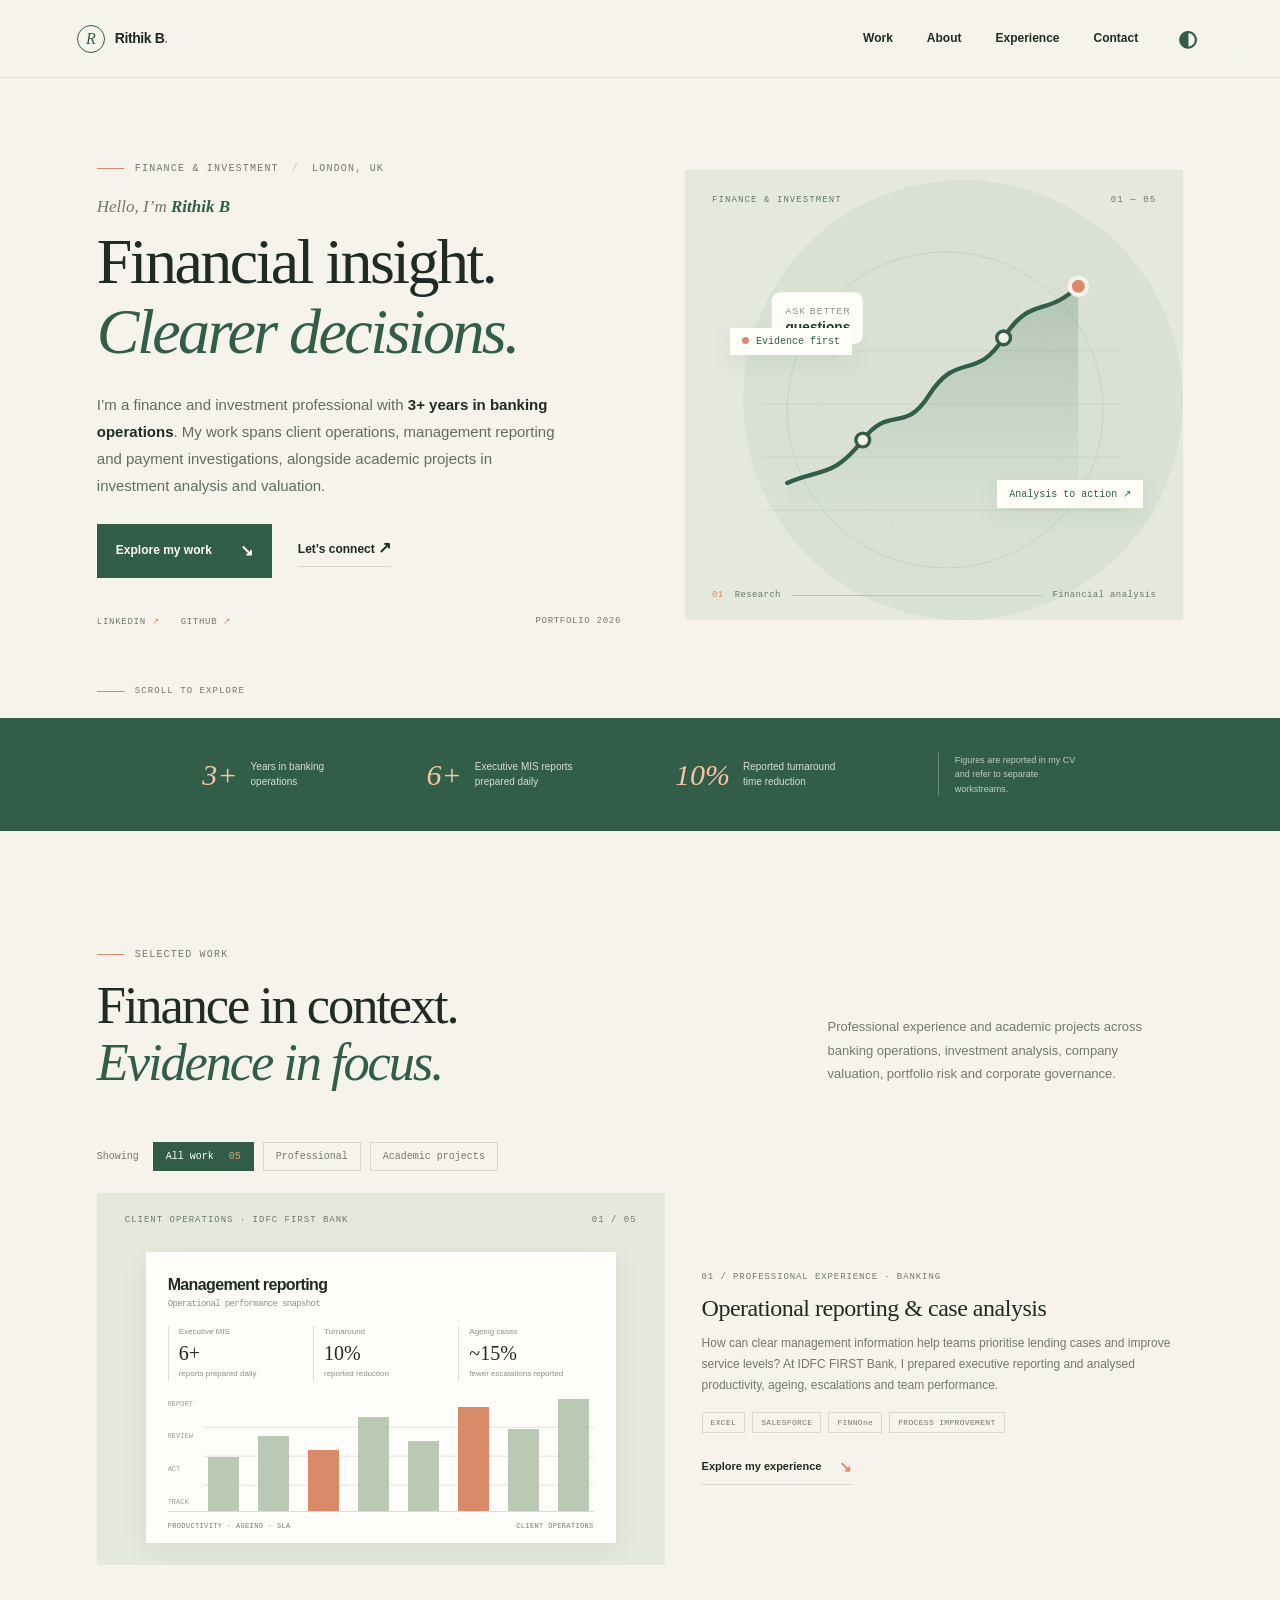
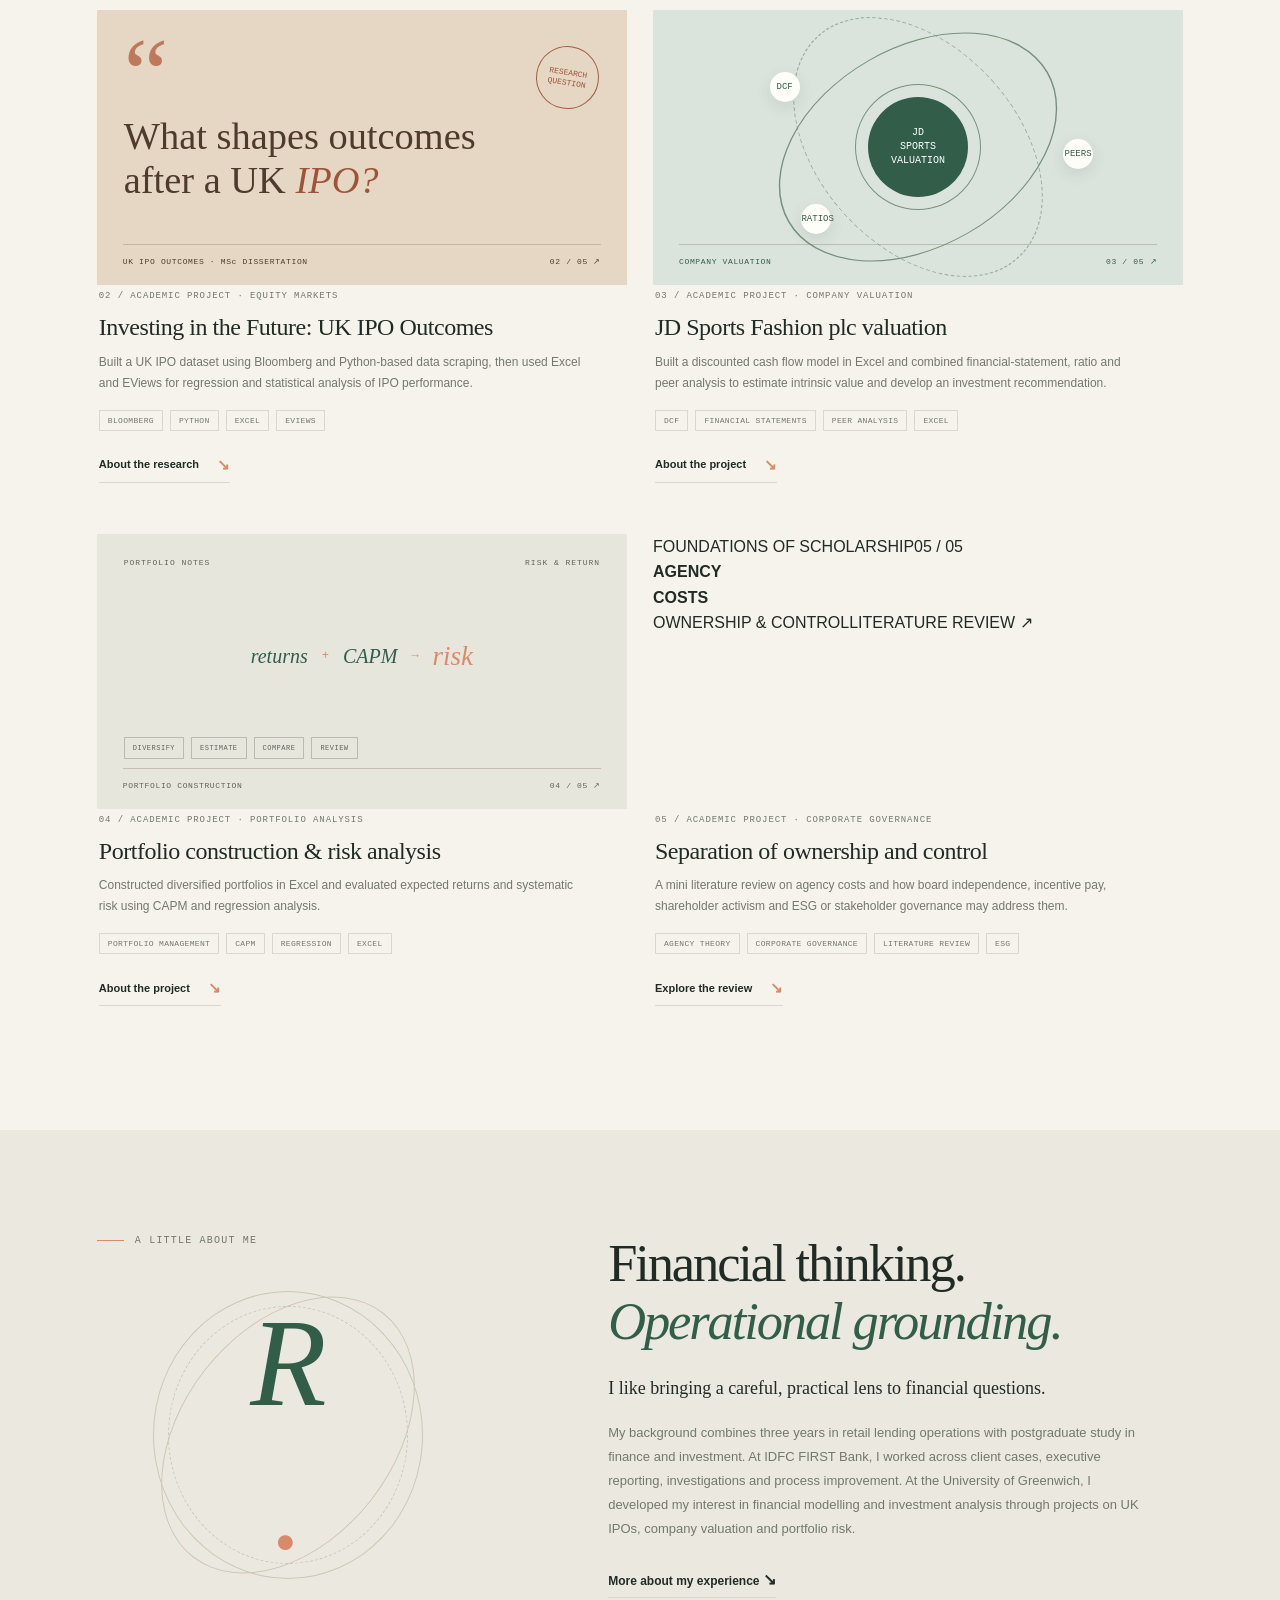
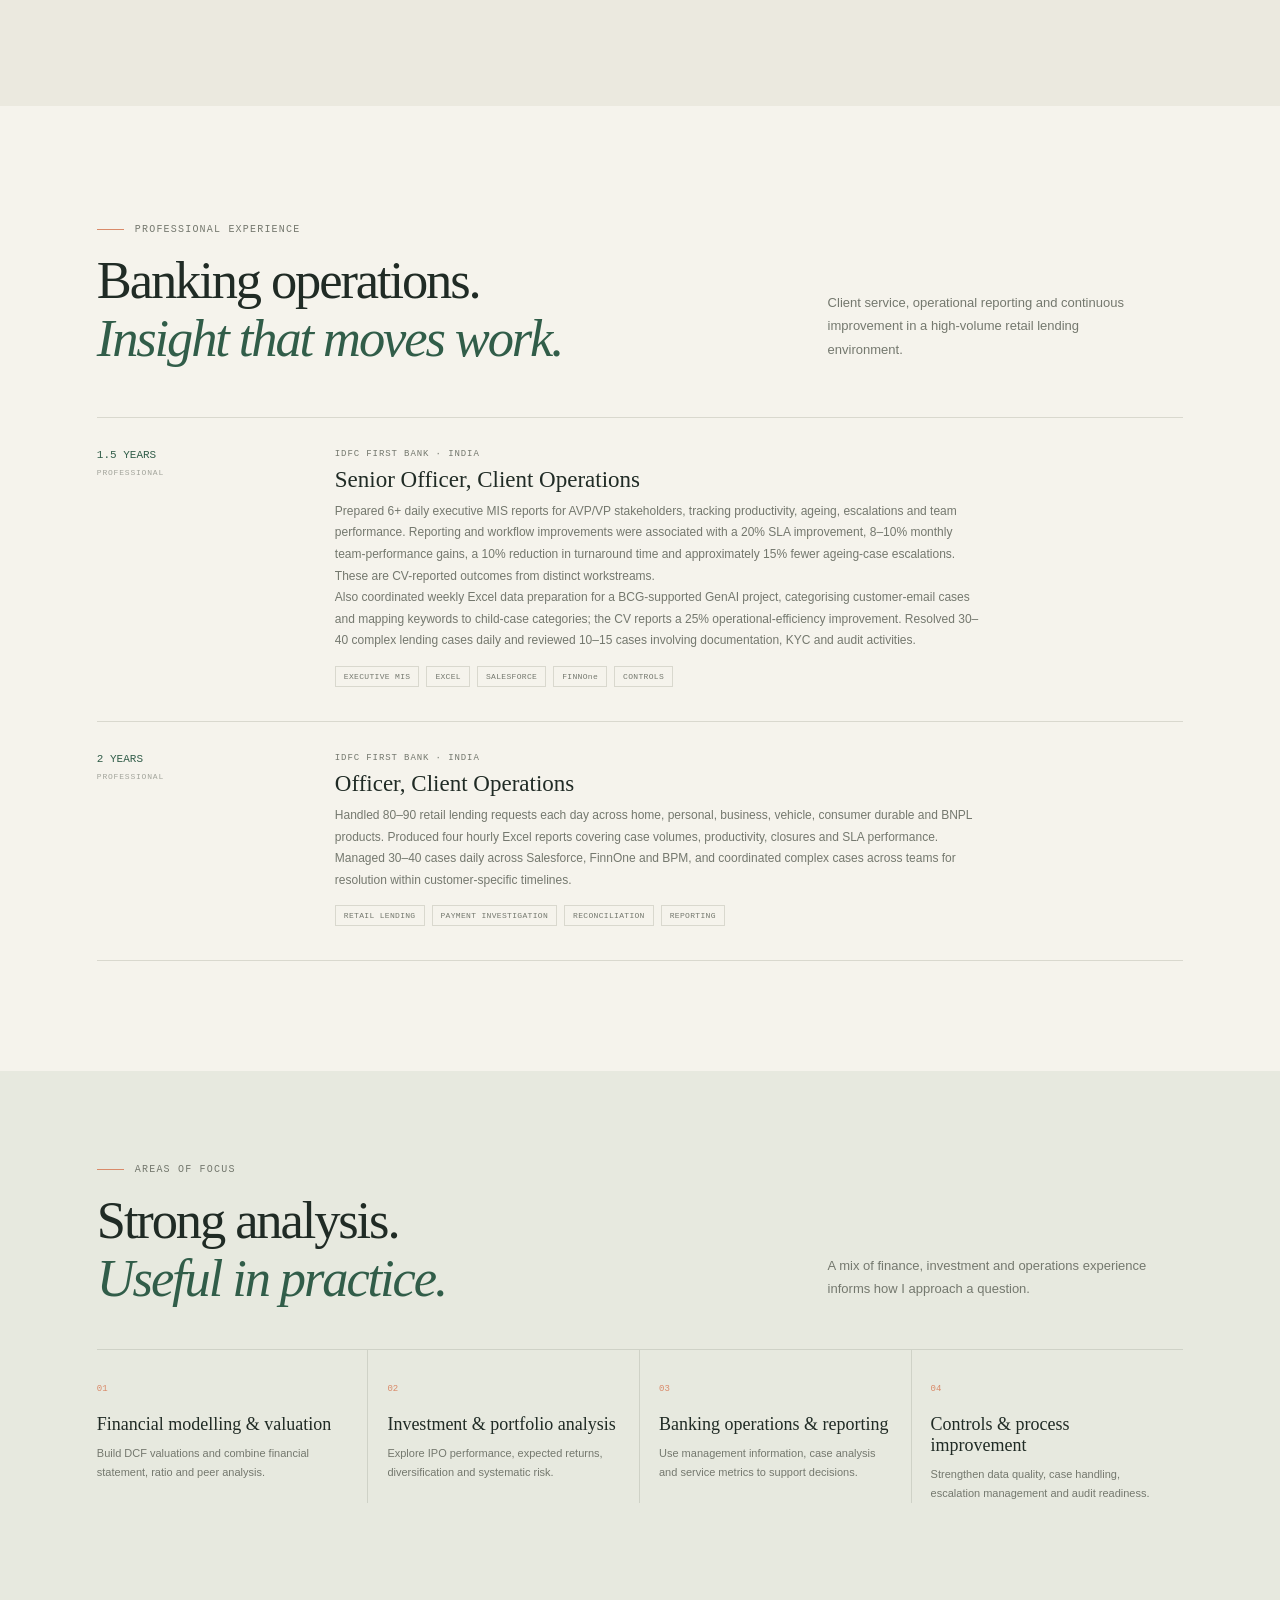
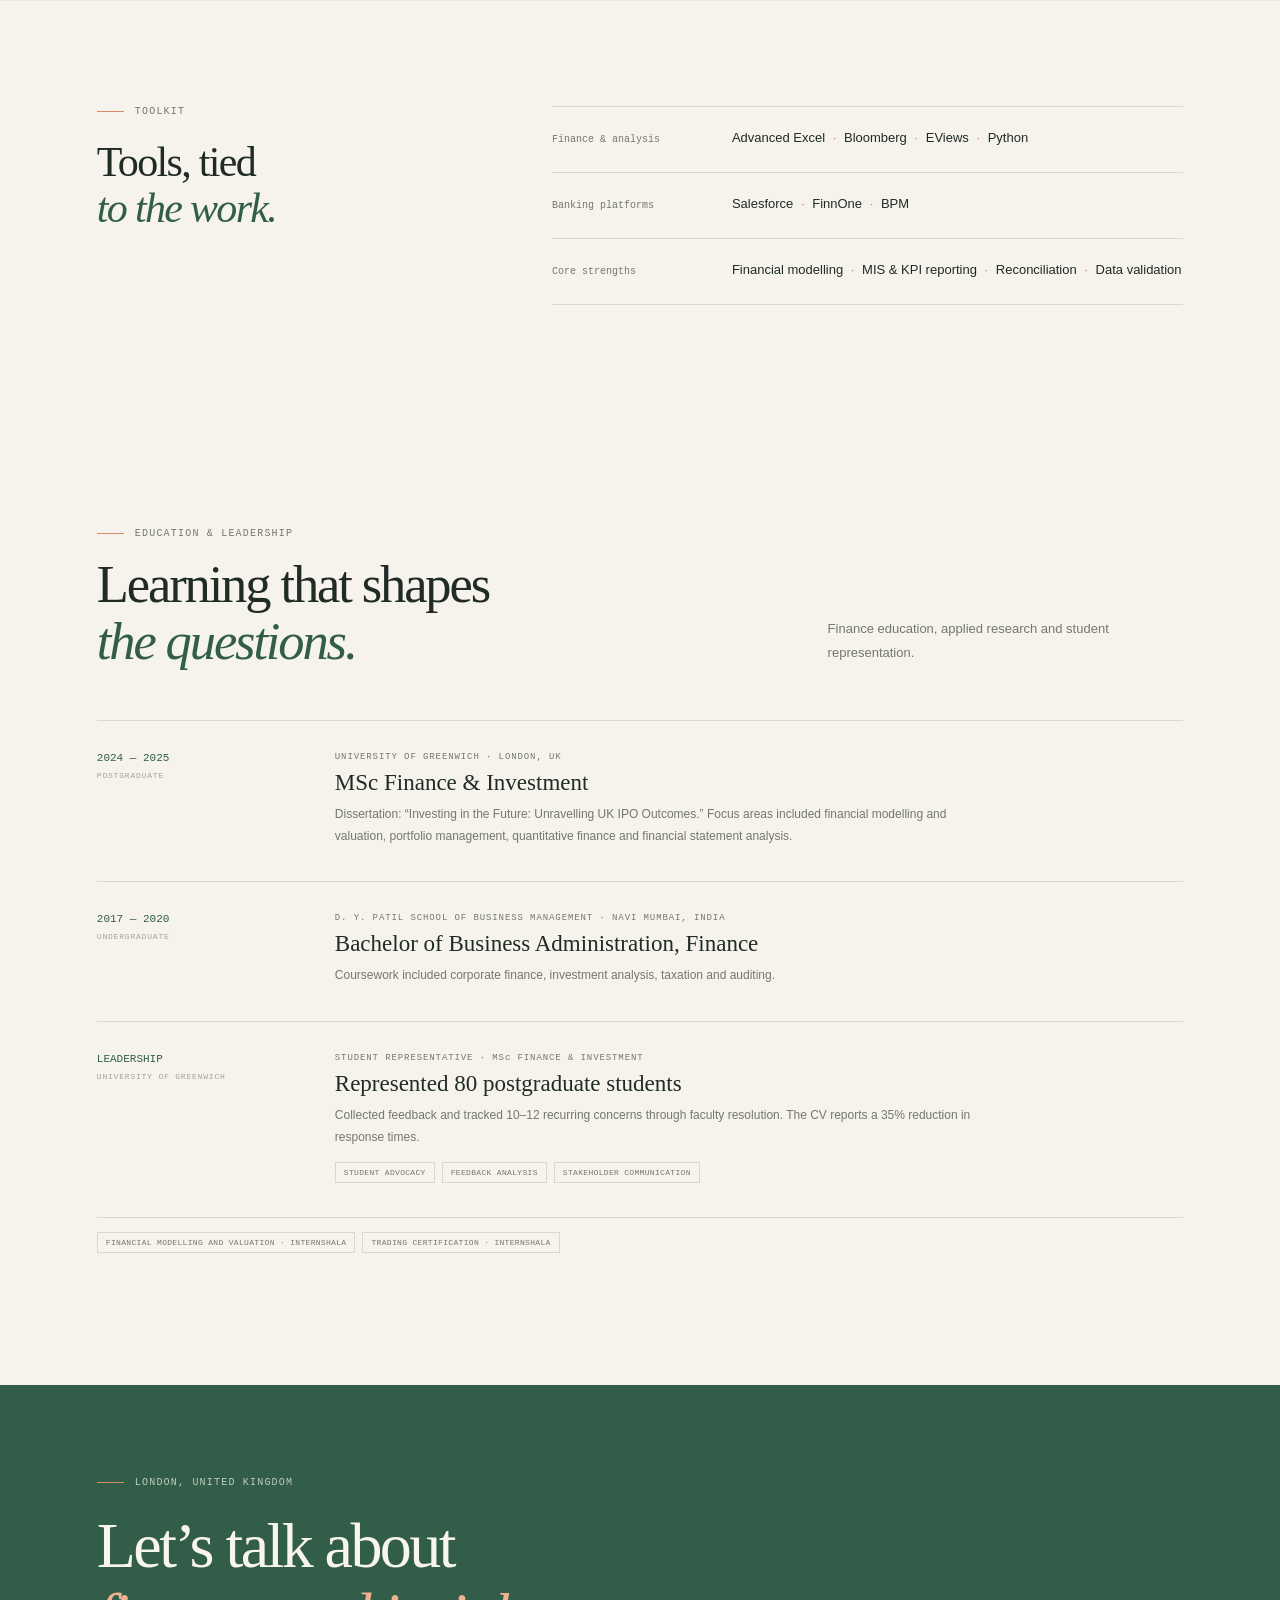
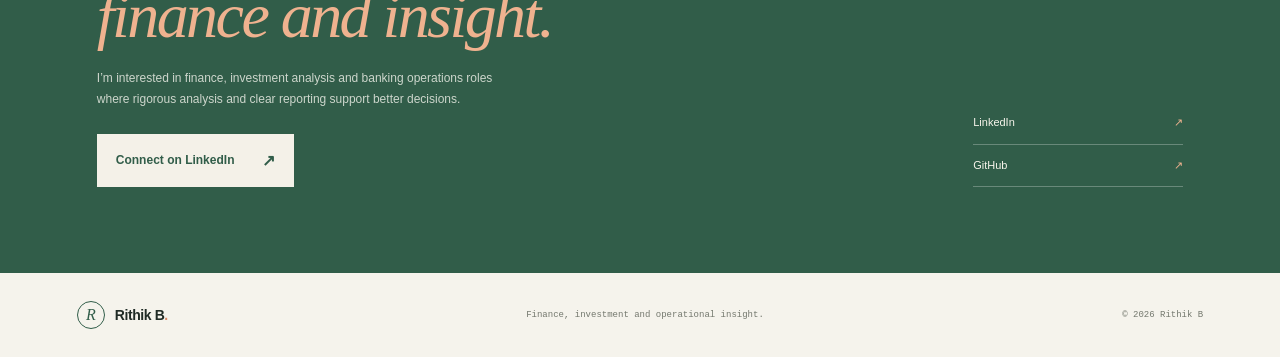
==== index.html @ cd656a94 "Add corporate governance coursework to portfolio" ====
<!doctype html>
<html lang="en">
  <head>
    <meta charset="utf-8" />
    <meta name="viewport" content="width=device-width, initial-scale=1" />
    <meta name="theme-color" content="#f5f3ec" />
    <meta name="description" content="Rithik B — finance, investment analysis and banking operations portfolio." />
    <title>Rithik B — Finance &amp; Investment</title>
    <link rel="stylesheet" href="styles.css" />
    <script src="script.js" defer></script>
  </head>
  <body>
    <a class="skip-link" href="#main">Skip to content</a>
    <header class="site-header">
      <a class="wordmark" href="#home" aria-label="Rithik B home"><span class="wordmark-mark">R</span><span>Rithik B<span class="wordmark-dot">.</span></span></a>
      <button class="menu-toggle" type="button" aria-expanded="false" aria-controls="site-nav" aria-label="Open navigation"><span></span><span></span></button>
      <nav class="site-nav" id="site-nav" aria-label="Main navigation">
        <a href="#work">Work</a><a href="#about">About</a><a href="#experience">Experience</a><a href="#contact">Contact</a>
        <button class="theme-toggle" type="button" aria-label="Switch to dark theme" title="Switch theme"><span class="theme-icon" aria-hidden="true">◐</span></button>
      </nav>
    </header>

    <main id="main">
      <section class="hero section-wrap" id="home">
        <div class="hero-copy">
          <p class="eyebrow"><span class="eyebrow-line"></span> FINANCE &amp; INVESTMENT <span class="eyebrow-separator">/</span> LONDON, UK</p>
          <p class="hero-kicker">Hello, I’m <span>Rithik B</span></p>
          <h1>Financial insight.<br /><em>Clearer decisions.</em></h1>
          <p class="hero-description">I’m a finance and investment professional with <strong>3+ years in banking operations</strong>. My work spans client operations, management reporting and payment investigations, alongside academic projects in investment analysis and valuation.</p>
          <div class="hero-actions"><a class="button button-dark" href="#work">Explore my work <span aria-hidden="true">↘</span></a><a class="text-link" href="#contact">Let’s connect <span aria-hidden="true">↗</span></a></div>
          <div class="hero-socials"><a href="https://www.linkedin.com/in/rithik-besare-7a39161ab" target="_blank" rel="noreferrer">LinkedIn <span aria-hidden="true">↗</span></a><a href="https://github.com/rithikbesare-code" target="_blank" rel="noreferrer">GitHub <span aria-hidden="true">↗</span></a><span>Portfolio <span id="current-year">2026</span></span></div>
        </div>
        <div class="hero-art" aria-label="Illustrated chart representing financial analysis" role="img">
          <div class="art-topline"><span>FINANCE &amp; INVESTMENT</span><span>01 — 05</span></div>
          <div class="art-label art-label-one"><span class="art-label-dot"></span>Evidence first</div>
          <div class="art-label art-label-two">Analysis to action <span aria-hidden="true">↗</span></div>
          <svg class="chart-art" viewBox="0 0 580 440" fill="none" xmlns="http://www.w3.org/2000/svg" aria-hidden="true">
            <circle cx="303" cy="220" r="184" stroke="currentColor" stroke-opacity=".14" />
            <circle cx="303" cy="220" r="145" stroke="currentColor" stroke-opacity=".12" stroke-dasharray="2 8" />
            <path d="M91 337H508M91 275H508M91 213H508M91 151H508" stroke="currentColor" stroke-opacity=".11" />
            <path d="M119 305C158 288 173 299 207 255C239 213 255 249 284 203C318 150 338 188 371 136C403 86 419 113 458 76" stroke="#315d49" stroke-width="5" stroke-linecap="round" />
            <path d="M119 305C158 288 173 299 207 255C239 213 255 249 284 203C318 150 338 188 371 136C403 86 419 113 458 76V340H119V305Z" fill="url(#fill)" />
            <circle cx="207" cy="255" r="8" fill="#f5f3ec" stroke="#315d49" stroke-width="4" />
            <circle cx="371" cy="136" r="8" fill="#f5f3ec" stroke="#315d49" stroke-width="4" />
            <circle cx="458" cy="76" r="10" fill="#d98a69" stroke="#f5f3ec" stroke-width="5" />
            <rect x="101" y="83" width="106" height="60" rx="10" fill="#fffdf8" />
            <text x="117" y="108" fill="#8a8b80" font-size="10" font-family="sans-serif" letter-spacing="1.4">ASK BETTER</text>
            <text x="117" y="129" fill="#23372f" font-size="16" font-family="sans-serif" font-weight="600">questions</text>
            <defs><linearGradient id="fill" x1="290" y1="76" x2="290" y2="340" gradientUnits="userSpaceOnUse"><stop stop-color="#315d49" stop-opacity=".22"/><stop offset="1" stop-color="#315d49" stop-opacity="0"/></linearGradient></defs>
          </svg>
          <div class="art-caption"><span class="caption-number">01</span><span>Research</span><span class="caption-rule"></span><span>Financial analysis</span></div>
        </div>
        <a class="scroll-cue" href="#work"><span class="scroll-line"></span>Scroll to explore</a>
      </section>

      <section class="proof-strip" aria-label="Experience at a glance">
        <div class="proof-item"><span class="proof-value">3+</span><span class="proof-label">Years in banking<br />operations</span></div>
        <div class="proof-item"><span class="proof-value">6+</span><span class="proof-label">Executive MIS reports<br />prepared daily</span></div>
        <div class="proof-item"><span class="proof-value">10%</span><span class="proof-label">Reported turnaround<br />time reduction</span></div>
        <p class="proof-note">Figures are reported in my CV and refer to separate workstreams.</p>
      </section>

      <section class="section section-wrap work-section" id="work">
        <div class="section-heading"><div><p class="eyebrow"><span class="eyebrow-line"></span> SELECTED WORK</p><h2>Finance in context.<br /><em>Evidence in focus.</em></h2></div><p class="section-intro">Professional experience and academic projects across banking operations, investment analysis, company valuation, portfolio risk and corporate governance.</p></div>
        <div class="filter-row" role="group" aria-label="Filter projects"><span>Showing</span><button class="filter-chip is-active" type="button" data-filter="all" aria-pressed="true">All work <span>05</span></button><button class="filter-chip" type="button" data-filter="business" aria-pressed="false">Professional</button><button class="filter-chip" type="button" data-filter="technical" aria-pressed="false">Academic projects</button></div>
        <div class="project-grid">
          <article class="project-card project-feature" data-category="business">
            <a class="project-visual visual-retail" href="#experience" aria-label="Read about banking operations and reporting experience">
              <div class="visual-head"><span>CLIENT OPERATIONS · IDFC FIRST BANK</span><span>01 / 05</span></div><div class="visual-dashboard"><div class="dash-title">Management reporting<span>Operational performance snapshot</span></div><div class="dash-metrics"><div><small>Executive MIS</small><b>6+</b><i>reports prepared daily</i></div><div><small>Turnaround</small><b>10%</b><i>reported reduction</i></div><div><small>Ageing cases</small><b>~15%</b><i>fewer escalations reported</i></div></div><div class="dash-chart"><div class="chart-axis"><span>REPORT</span><span>REVIEW</span><span>ACT</span><span>TRACK</span></div><div class="bar-set"><i style="--h:48%"></i><i style="--h:67%"></i><i style="--h:54%"></i><i style="--h:84%"></i><i style="--h:62%"></i><i style="--h:93%"></i><i style="--h:73%"></i><i style="--h:100%"></i></div></div><div class="dash-footer"><span>PRODUCTIVITY · AGEING · SLA</span><span>CLIENT OPERATIONS</span></div></div>
            </a>
            <div class="project-copy"><p class="project-meta">01 / PROFESSIONAL EXPERIENCE · BANKING</p><h3>Operational reporting &amp; case analysis</h3><p>How can clear management information help teams prioritise lending cases and improve service levels? At IDFC FIRST Bank, I prepared executive reporting and analysed productivity, ageing, escalations and team performance.</p><div class="tag-row"><span>EXCEL</span><span>SALESFORCE</span><span>FINNOne</span><span>PROCESS IMPROVEMENT</span></div><a class="project-link" href="#experience">Explore my experience <span aria-hidden="true">↘</span></a></div>
          </article>
          <article class="project-card" data-category="technical"><a class="project-visual visual-customer" href="#education" aria-label="Read about the UK IPO outcomes academic project"><div class="quote-mark">“</div><p class="quote-preview">What shapes outcomes<br />after a UK <em>IPO?</em></p><div class="quote-bottom"><span>UK IPO OUTCOMES · MSc DISSERTATION</span><span>02 / 05 ↗</span></div><div class="quote-stamp">RESEARCH<br />QUESTION</div></a><div class="project-copy"><p class="project-meta">02 / ACADEMIC PROJECT · EQUITY MARKETS</p><h3>Investing in the Future: UK IPO Outcomes</h3><p>Built a UK IPO dataset using Bloomberg and Python-based data scraping, then used Excel and EViews for regression and statistical analysis of IPO performance.</p><div class="tag-row"><span>BLOOMBERG</span><span>PYTHON</span><span>EXCEL</span><span>EVIEWS</span></div><a class="project-link" href="#education">About the research <span aria-hidden="true">↘</span></a></div></article>
          <article class="project-card" data-category="technical"><a class="project-visual visual-data" href="#education" aria-label="Read about the JD Sports valuation project"><div class="data-orbit orbit-a"></div><div class="data-orbit orbit-b"></div><div class="data-core">JD<br />SPORTS<br />VALUATION</div><span class="data-node node-a">DCF</span><span class="data-node node-b">PEERS</span><span class="data-node node-c">RATIOS</span><div class="quote-bottom"><span>COMPANY VALUATION</span><span>03 / 05 ↗</span></div></a><div class="project-copy"><p class="project-meta">03 / ACADEMIC PROJECT · COMPANY VALUATION</p><h3>JD Sports Fashion plc valuation</h3><p>Built a discounted cash flow model in Excel and combined financial-statement, ratio and peer analysis to estimate intrinsic value and develop an investment recommendation.</p><div class="tag-row"><span>DCF</span><span>FINANCIAL STATEMENTS</span><span>PEER ANALYSIS</span><span>EXCEL</span></div><a class="project-link" href="#education">About the project <span aria-hidden="true">↘</span></a></div></article>
          <article class="project-card" data-category="technical"><a class="project-visual visual-model" href="#education" aria-label="Read about the portfolio construction and risk analysis project"><div class="model-label">PORTFOLIO NOTES <span>RISK &amp; RETURN</span></div><div class="model-equation"><span>returns</span><b>+</b><span>CAPM</span><b>→</b><em>risk</em></div><div class="model-grid"><span>DIVERSIFY</span><span>ESTIMATE</span><span>COMPARE</span><span>REVIEW</span></div><div class="quote-bottom"><span>PORTFOLIO CONSTRUCTION</span><span>04 / 05 ↗</span></div></a><div class="project-copy"><p class="project-meta">04 / ACADEMIC PROJECT · PORTFOLIO ANALYSIS</p><h3>Portfolio construction &amp; risk analysis</h3><p>Constructed diversified portfolios in Excel and evaluated expected returns and systematic risk using CAPM and regression analysis.</p><div class="tag-row"><span>PORTFOLIO MANAGEMENT</span><span>CAPM</span><span>REGRESSION</span><span>EXCEL</span></div><a class="project-link" href="#education">About the project <span aria-hidden="true">↘</span></a></div></article>
          <article class="project-card" data-category="technical">
            <a class="project-visual visual-governance" href="projects/agency-costs/" aria-label="Read the literature review on ownership, control and agency costs">
              <div class="governance-head"><span>FOUNDATIONS OF SCHOLARSHIP</span><span>05 / 05</span></div>
              <div class="governance-orbit"><i></i><i></i><b>AGENCY<br />COSTS</b></div>
              <div class="governance-footer"><span>OWNERSHIP &amp; CONTROL</span><span>LITERATURE REVIEW ↗</span></div>
            </a>
            <div class="project-copy"><p class="project-meta">05 / ACADEMIC PROJECT · CORPORATE GOVERNANCE</p><h3>Separation of ownership and control</h3><p>A mini literature review on agency costs and how board independence, incentive pay, shareholder activism and ESG or stakeholder governance may address them.</p><div class="tag-row"><span>AGENCY THEORY</span><span>CORPORATE GOVERNANCE</span><span>LITERATURE REVIEW</span><span>ESG</span></div><a class="project-link" href="projects/agency-costs/">Explore the review <span aria-hidden="true">↘</span></a></div>
          </article>
        </div>
      </section>

      <section class="about-band" id="about"><div class="section-wrap about-inner"><div class="about-aside"><p class="eyebrow"><span class="eyebrow-line"></span> A LITTLE ABOUT ME</p><div class="about-monogram" aria-hidden="true">R<span>.</span></div></div><div class="about-copy"><h2>Financial thinking.<br /><em>Operational grounding.</em></h2><p class="about-lead">I like bringing a careful, practical lens to financial questions.</p><p>My background combines three years in retail lending operations with postgraduate study in finance and investment. At IDFC FIRST Bank, I worked across client cases, executive reporting, investigations and process improvement. At the University of Greenwich, I developed my interest in financial modelling and investment analysis through projects on UK IPOs, company valuation and portfolio risk.</p><a class="text-link" href="#experience">More about my experience <span aria-hidden="true">↘</span></a></div></div></section>

      <section class="section section-wrap experience-section" id="experience"><div class="section-heading"><div><p class="eyebrow"><span class="eyebrow-line"></span> PROFESSIONAL EXPERIENCE</p><h2>Banking operations.<br /><em>Insight that moves work.</em></h2></div><p class="section-intro">Client service, operational reporting and continuous improvement in a high-volume retail lending environment.</p></div><div class="timeline">
        <article class="timeline-entry"><div class="timeline-date">1.5 YEARS<span>PROFESSIONAL</span></div><div class="timeline-body"><p class="timeline-type">IDFC FIRST BANK · INDIA</p><h3>Senior Officer, Client Operations</h3><p>Prepared 6+ daily executive MIS reports for AVP/VP stakeholders, tracking productivity, ageing, escalations and team performance. Reporting and workflow improvements were associated with a 20% SLA improvement, 8–10% monthly team-performance gains, a 10% reduction in turnaround time and approximately 15% fewer ageing-case escalations. These are CV-reported outcomes from distinct workstreams.</p><p>Also coordinated weekly Excel data preparation for a BCG-supported GenAI project, categorising customer-email cases and mapping keywords to child-case categories; the CV reports a 25% operational-efficiency improvement. Resolved 30–40 complex lending cases daily and reviewed 10–15 cases involving documentation, KYC and audit activities.</p><div class="tag-row"><span>EXECUTIVE MIS</span><span>EXCEL</span><span>SALESFORCE</span><span>FINNOne</span><span>CONTROLS</span></div></div></article>
        <article class="timeline-entry"><div class="timeline-date">2 YEARS<span>PROFESSIONAL</span></div><div class="timeline-body"><p class="timeline-type">IDFC FIRST BANK · INDIA</p><h3>Officer, Client Operations</h3><p>Handled 80–90 retail lending requests each day across home, personal, business, vehicle, consumer durable and BNPL products. Produced four hourly Excel reports covering case volumes, productivity, closures and SLA performance. Managed 30–40 cases daily across Salesforce, FinnOne and BPM, and coordinated complex cases across teams for resolution within customer-specific timelines.</p><div class="tag-row"><span>RETAIL LENDING</span><span>PAYMENT INVESTIGATION</span><span>RECONCILIATION</span><span>REPORTING</span></div></div></article>
      </div></section>

      <section class="capabilities-section"><div class="section-wrap"><div class="section-heading"><div><p class="eyebrow"><span class="eyebrow-line"></span> AREAS OF FOCUS</p><h2>Strong analysis.<br /><em>Useful in practice.</em></h2></div><p class="section-intro">A mix of finance, investment and operations experience informs how I approach a question.</p></div><div class="capability-grid"><article><span class="cap-number">01</span><h3>Financial modelling &amp; valuation</h3><p>Build DCF valuations and combine financial statement, ratio and peer analysis.</p></article><article><span class="cap-number">02</span><h3>Investment &amp; portfolio analysis</h3><p>Explore IPO performance, expected returns, diversification and systematic risk.</p></article><article><span class="cap-number">03</span><h3>Banking operations &amp; reporting</h3><p>Use management information, case analysis and service metrics to support decisions.</p></article><article><span class="cap-number">04</span><h3>Controls &amp; process improvement</h3><p>Strengthen data quality, case handling, escalation management and audit readiness.</p></article></div></div></section>

      <section class="toolkit-section section-wrap"><div class="toolkit-title"><p class="eyebrow"><span class="eyebrow-line"></span> TOOLKIT</p><h2>Tools, tied<br /><em>to the work.</em></h2></div><div class="toolkit-list"><div><h3>Finance &amp; analysis</h3><p>Advanced Excel <span>·</span> Bloomberg <span>·</span> EViews <span>·</span> Python</p></div><div><h3>Banking platforms</h3><p>Salesforce <span>·</span> FinnOne <span>·</span> BPM</p></div><div><h3>Core strengths</h3><p>Financial modelling <span>·</span> MIS &amp; KPI reporting <span>·</span> Reconciliation <span>·</span> Data validation</p></div></div></section>

      <section class="section section-wrap" id="education"><div class="section-heading"><div><p class="eyebrow"><span class="eyebrow-line"></span> EDUCATION &amp; LEADERSHIP</p><h2>Learning that shapes<br /><em>the questions.</em></h2></div><p class="section-intro">Finance education, applied research and student representation.</p></div><div class="timeline">
        <article class="timeline-entry"><div class="timeline-date">2024 — 2025<span>POSTGRADUATE</span></div><div class="timeline-body"><p class="timeline-type">UNIVERSITY OF GREENWICH · LONDON, UK</p><h3>MSc Finance &amp; Investment</h3><p>Dissertation: “Investing in the Future: Unravelling UK IPO Outcomes.” Focus areas included financial modelling and valuation, portfolio management, quantitative finance and financial statement analysis.</p></div></article>
        <article class="timeline-entry"><div class="timeline-date">2017 — 2020<span>UNDERGRADUATE</span></div><div class="timeline-body"><p class="timeline-type">D. Y. PATIL SCHOOL OF BUSINESS MANAGEMENT · NAVI MUMBAI, INDIA</p><h3>Bachelor of Business Administration, Finance</h3><p>Coursework included corporate finance, investment analysis, taxation and auditing.</p></div></article>
        <article class="timeline-entry"><div class="timeline-date">LEADERSHIP<span>UNIVERSITY OF GREENWICH</span></div><div class="timeline-body"><p class="timeline-type">STUDENT REPRESENTATIVE · MSc FINANCE &amp; INVESTMENT</p><h3>Represented 80 postgraduate students</h3><p>Collected feedback and tracked 10–12 recurring concerns through faculty resolution. The CV reports a 35% reduction in response times.</p><div class="tag-row"><span>STUDENT ADVOCACY</span><span>FEEDBACK ANALYSIS</span><span>STAKEHOLDER COMMUNICATION</span></div></div></article>
      </div><div class="tag-row education-certs"><span>FINANCIAL MODELLING AND VALUATION · INTERNSHALA</span><span>TRADING CERTIFICATION · INTERNSHALA</span></div></section>

      <section class="contact-section" id="contact"><div class="section-wrap contact-inner"><div><p class="eyebrow"><span class="eyebrow-line"></span> LONDON, UNITED KINGDOM</p><h2>Let’s talk about<br /><em>finance and insight.</em></h2><p>I’m interested in finance, investment analysis and banking operations roles where rigorous analysis and clear reporting support better decisions.</p><a class="button button-light" href="https://www.linkedin.com/in/rithik-besare-7a39161ab" target="_blank" rel="noreferrer">Connect on LinkedIn <span aria-hidden="true">↗</span></a></div><div class="contact-links"><a href="https://www.linkedin.com/in/rithik-besare-7a39161ab" target="_blank" rel="noreferrer">LinkedIn <span>↗</span></a><a href="https://github.com/rithikbesare-code" target="_blank" rel="noreferrer">GitHub <span>↗</span></a></div></div></section>
    </main>
    <footer class="site-footer"><a class="wordmark" href="#home"><span class="wordmark-mark">R</span><span>Rithik B<span class="wordmark-dot">.</span></span></a><p>Finance, investment and operational insight.</p><span>© <span id="footer-year">2026</span> Rithik B</span></footer>
  </body>
</html>
---- styles.css ----
:root{--paper:#f5f3ec;--paper-2:#ebe9df;--surface:#fffdf8;--ink:#202b25;--muted:#74786e;--green:#315d49;--green-dark:#203e31;--coral:#d98a69;--line:#d9d8ce;--shadow:0 16px 45px rgba(38,49,41,.08);--serif:'Playfair Display',Georgia,serif;--sans:'DM Sans',Arial,sans-serif;--mono:'DM Mono',monospace;color-scheme:light}
*{box-sizing:border-box}html{scroll-behavior:smooth;scroll-padding-top:88px}body{margin:0;background:var(--paper);color:var(--ink);font:16px/1.6 var(--sans);-webkit-font-smoothing:antialiased}a{color:inherit;text-decoration:none}button{font:inherit;color:inherit}.skip-link{position:absolute;top:-60px;left:18px;z-index:99;padding:10px 16px;background:var(--ink);color:white}.skip-link:focus{top:12px}.site-header{height:78px;padding:0 max(calc((100vw - 1240px)/2),6vw);display:flex;align-items:center;justify-content:space-between;border-bottom:1px solid rgba(217,216,206,.6);position:sticky;top:0;background:color-mix(in srgb,var(--paper) 92%,transparent);backdrop-filter:blur(16px);z-index:20}.wordmark{display:flex;align-items:center;gap:10px;font-size:14px;font-weight:700;letter-spacing:-.03em}.wordmark-mark{width:28px;height:28px;border:1px solid var(--green);color:var(--green);border-radius:50%;display:grid;place-items:center;font:italic 16px var(--serif)}.wordmark-dot{color:var(--coral)}.site-nav{display:flex;align-items:center;gap:34px;font-size:12px;font-weight:600}.site-nav>a{transition:color .2s}.site-nav>a:hover,.hero-socials a:hover,.text-link:hover{color:var(--green)}.theme-toggle,.menu-toggle{border:0;background:transparent;cursor:pointer}.theme-toggle{font-size:22px;padding:6px;color:var(--green)}.menu-toggle{display:none}.section-wrap{max-width:1240px;margin:0 auto;padding-left:6vw;padding-right:6vw}.hero{position:relative;min-height:640px;padding-top:78px;padding-bottom:84px;display:grid;grid-template-columns:1fr .95fr;align-items:center;gap:5vw}.eyebrow{font:10px var(--mono);letter-spacing:.12em;color:var(--muted);display:flex;align-items:center;gap:11px;margin:0 0 23px}.eyebrow-line{width:27px;height:1px;background:var(--coral);display:inline-block}.eyebrow-separator{color:#c0bfb5;margin:0 2px}.hero-kicker{font:italic 17px var(--serif);margin:0 0 10px;color:#73786f}.hero-kicker span{color:var(--green);font-weight:600}.hero h1,.section-heading h2,.about-copy h2,.toolkit-title h2,.contact-inner h2{font:500 clamp(45px,5vw,70px)/1.09 var(--serif);letter-spacing:-.04em;margin:0}.hero h1 em,.section-heading h2 em,.about-copy h2 em,.toolkit-title h2 em,.contact-inner h2 em{color:var(--green);font-weight:500}.hero-description{font-size:15px;color:#646b62;max-width:470px;margin:24px 0 25px;line-height:1.8}.hero-description strong{color:var(--ink);font-weight:600}.hero-actions{display:flex;align-items:center;gap:26px}.button{display:inline-flex;align-items:center;justify-content:center;gap:28px;padding:14px 19px;font-size:12px;font-weight:600;transition:transform .2s,background .2s}.button:hover{transform:translateY(-2px)}.button-dark{background:var(--green);color:#fffdf8}.button-dark:hover{background:var(--green-dark)}.button span,.text-link span{font-size:16px}.text-link{font-size:12px;font-weight:600;border-bottom:1px solid var(--line);padding-bottom:5px;transition:color .2s}.hero-socials{display:flex;align-items:center;gap:20px;margin-top:38px;font:9px var(--mono);text-transform:uppercase;letter-spacing:.08em;color:var(--muted)}.hero-socials a span{color:var(--coral)}.hero-socials>span{margin-left:auto}.hero-art{position:relative;min-height:450px;background:#e5e9dc;overflow:hidden;display:flex;align-items:center;justify-content:center;color:var(--green);isolation:isolate}.hero-art:before{content:'';position:absolute;width:440px;height:440px;border-radius:50%;background:#d9e2d2;top:10px;right:0;z-index:-1}.art-topline{position:absolute;top:25px;left:27px;right:27px;display:flex;justify-content:space-between;font:9px var(--mono);letter-spacing:.12em;color:#687869}.chart-art{width:100%;height:auto;max-height:390px;margin-top:30px}.art-label{position:absolute;z-index:2;background:var(--surface);padding:8px 12px;font:10px var(--mono);box-shadow:0 7px 24px #203e3114}.art-label-one{left:9%;top:35%}.art-label-dot{display:inline-block;width:7px;height:7px;border-radius:50%;background:var(--coral);margin-right:7px}.art-label-two{right:8%;bottom:25%;color:var(--green)}.art-caption{position:absolute;bottom:20px;left:27px;right:27px;display:flex;gap:11px;align-items:center;font:9px var(--mono);letter-spacing:.04em;color:#687869}.caption-number{color:var(--coral)}.caption-rule{height:1px;background:#b8c1b4;flex:1}.scroll-cue{position:absolute;left:6vw;bottom:22px;display:flex;align-items:center;gap:10px;text-transform:uppercase;letter-spacing:.12em;font:9px var(--mono);color:var(--muted)}.scroll-line{width:28px;height:1px;background:var(--coral)}.proof-strip{background:var(--green);color:#f7f5ed;display:flex;align-items:center;justify-content:center;gap:clamp(35px,8vw,115px);padding:26px 6vw;min-height:112px}.proof-item{display:flex;align-items:center;gap:13px}.proof-value{font:italic 30px var(--serif);color:#f4c4a7}.proof-label{font-size:10px;line-height:1.45;color:#d5dfd5}.proof-note{max-width:140px;border-left:1px solid #ffffff47;padding-left:16px;font-size:9px;line-height:1.6;color:#bfcdbf}.section{padding-top:118px;padding-bottom:118px}.section-heading{display:flex;align-items:flex-end;justify-content:space-between;gap:30px;margin-bottom:50px}.section-heading .eyebrow{margin-bottom:17px}.section-heading h2,.about-copy h2,.toolkit-title h2{font-size:clamp(38px,4.1vw,56px)}.section-intro{max-width:330px;margin:0 2vw 6px 0;font-size:13px;line-height:1.8;color:var(--muted)}.filter-row{display:flex;gap:9px;align-items:center;margin-bottom:22px;font:10px var(--mono);color:var(--muted)}.filter-row>span{margin-right:5px}.filter-chip{border:1px solid var(--line);background:transparent;padding:8px 12px;font:10px var(--mono);cursor:pointer;color:var(--muted);transition:all .2s}.filter-chip span{padding-left:9px;color:#dca185}.filter-chip.is-active,.filter-chip:hover{border-color:var(--green);background:var(--green);color:#fff}.project-grid{display:grid;grid-template-columns:1fr 1fr;gap:45px 26px}.project-card{min-width:0}.project-feature{grid-column:span 2;display:grid;grid-template-columns:1.08fr .92fr;gap:35px;align-items:center}.project-visual{position:relative;display:block;overflow:hidden;min-height:275px;transition:transform .3s,box-shadow .3s}.project-visual:hover{transform:translateY(-4px);box-shadow:var(--shadow)}.visual-retail{min-height:365px;background:#e5e9dc;padding:22px 28px}.visual-head{display:flex;justify-content:space-between;color:#6d796d;font:9px var(--mono);letter-spacing:.11em}.visual-dashboard{max-width:470px;margin:27px auto 0;background:#fffdf9;box-shadow:0 8px 25px #344b3913;padding:20px 22px 13px}.dash-title{font-size:16px;font-weight:700;letter-spacing:-.04em}.dash-title span{display:block;font:9px var(--mono);color:#8c9288;margin-top:2px}.dash-metrics{display:grid;grid-template-columns:repeat(3,1fr);margin:17px 0 18px;gap:10px}.dash-metrics>div{border-left:1px solid #daddd4;padding-left:10px}.dash-metrics small,.dash-metrics i{display:block;font-size:8px;color:#8c9288;font-style:normal}.dash-metrics b{font:500 20px var(--serif);display:block;margin:3px 0}.dash-chart{height:113px;display:flex;border-bottom:1px solid #daddd4;position:relative}.chart-axis{display:flex;flex-direction:column;justify-content:space-between;padding:1px 10px 5px 0;font:7px var(--mono);color:#9ca198}.bar-set{display:flex;align-items:end;justify-content:space-around;gap:9px;width:100%;background:repeating-linear-gradient(to bottom,transparent 0,transparent 27px,#eaede6 28px,#eaede6 29px)}.bar-set i{width:8%;height:var(--h);background:#b9c9b3;display:block;position:relative}.bar-set i:nth-child(3n){background:#d98a69}.dash-footer{display:flex;justify-content:space-between;padding-top:10px;color:#748071;font:7px var(--mono);letter-spacing:.05em}.project-copy{padding:6px 2px}.project-meta{font:9px var(--mono);letter-spacing:.1em;color:var(--muted);margin:0 0 12px}.project-copy h3{font:500 24px/1.2 var(--serif);letter-spacing:-.02em;margin:0 0 10px}.project-copy>p:not(.project-meta){font-size:12px;color:var(--muted);max-width:490px;margin:0 0 16px;line-height:1.75}.tag-row{display:flex;flex-wrap:wrap;gap:7px;margin:14px 0}.tag-row span{border:1px solid var(--line);padding:5px 8px;font:8px var(--mono);color:var(--muted);letter-spacing:.04em}.project-link{display:inline-flex;align-items:center;gap:18px;margin-top:8px;font-size:11px;font-weight:600;border-bottom:1px solid var(--line);padding-bottom:5px}.project-link span{color:var(--coral);font-size:15px}.visual-customer{background:#e6d7c5;padding:24px 27px;color:#4f3a2c}.quote-mark{font:100px/.8 var(--serif);color:#bd795a;height:60px}.quote-preview{font:500 clamp(27px,3vw,42px)/1.15 var(--serif);margin:20px 0}.quote-preview em{color:#9e543a}.quote-bottom{position:absolute;left:26px;right:26px;bottom:19px;border-top:1px solid #846b5b55;padding-top:12px;display:flex;justify-content:space-between;font:8px var(--mono);letter-spacing:.08em}.quote-stamp{position:absolute;right:28px;top:36px;width:63px;height:63px;border:1px solid #a15d42;border-radius:50%;display:grid;place-items:center;text-align:center;font:8px/1.2 var(--mono);color:#9e543a;transform:rotate(9deg)}.visual-data{background:#dbe4dc;color:var(--green);display:grid;place-items:center}.data-orbit{position:absolute;width:200px;height:200px;border:1px solid #77907d;border-radius:50%;transform:rotate(-30deg) scaleX(1.5)}.orbit-b{transform:rotate(48deg) scaleX(1.5);border-style:dashed;opacity:.6}.data-core{width:100px;height:100px;border-radius:50%;display:grid;place-items:center;text-align:center;background:var(--green);color:#fff;font:10px/1.4 var(--mono);z-index:1;box-shadow:0 0 0 12px #dbe4dc,0 0 0 13px #77907d}.data-node{position:absolute;background:#fffdf8;width:30px;height:30px;border-radius:50%;display:grid;place-items:center;font:9px var(--mono);box-shadow:0 5px 15px #203e311c}.node-a{top:62px;left:22%}.node-b{right:17%;top:47%}.node-c{bottom:51px;left:28%}.visual-model{background:#e7e6dd;padding:24px 27px;color:#5d655a}.model-label{display:flex;justify-content:space-between;font:8px var(--mono);letter-spacing:.12em}.model-equation{display:flex;align-items:center;justify-content:center;gap:14px;margin:74px auto 65px;font:italic 20px var(--serif);color:var(--green)}.model-equation b{font:12px var(--mono);color:#d98a69}.model-equation em{font:italic 27px var(--serif);color:#d98a69}.model-grid{display:flex;gap:7px}.model-grid span{border:1px solid #b9bbae;padding:6px 8px;font:7px var(--mono);letter-spacing:.07em}.about-band{background:var(--paper-2)}.about-inner{padding-top:105px;padding-bottom:108px;display:grid;grid-template-columns:.8fr 1.2fr;gap:10vw}.about-aside{position:relative}.about-monogram{width:min(270px,75%);aspect-ratio:1;border-radius:50%;border:1px solid #c7c9ba;display:grid;place-items:center;margin:45px auto 0;font:italic 125px var(--serif);color:var(--green);position:relative}.about-monogram:before,.about-monogram:after{content:'';position:absolute;inset:14px;border:1px dashed #c7c9ba;border-radius:50%}.about-monogram:after{inset:-12px 28px;transform:rotate(38deg);border-style:solid;border-color:#d1c5b5}.about-monogram span{color:var(--coral)}.about-copy h2{margin-bottom:25px}.about-copy>p{max-width:545px;font-size:13px;line-height:1.85;color:var(--muted)}.about-copy .about-lead{font:500 18px/1.55 var(--serif);color:var(--ink);max-width:440px}.about-copy .text-link{display:inline-block;margin-top:13px}.experience-section{padding-bottom:110px}.timeline{border-top:1px solid var(--line)}.timeline-entry{display:grid;grid-template-columns:200px 1fr;gap:38px;padding:31px 0 34px;border-bottom:1px solid var(--line)}.timeline-date{font:11px var(--mono);color:var(--green)}.timeline-date span{display:block;margin-top:7px;font-size:8px;letter-spacing:.1em;color:#a2a49b}.timeline-type{font:9px var(--mono);letter-spacing:.1em;color:var(--muted);margin:0 0 8px}.timeline-body h3{font:500 23px var(--serif);margin:0 0 8px}.timeline-body>p:not(.timeline-type){font-size:12px;color:var(--muted);max-width:650px;margin:0;line-height:1.8}.timeline-body .tag-row{margin-bottom:0}.capabilities-section{background:#e7e9df;padding:93px 0 98px}.capabilities-section .section-heading{margin-bottom:42px}.capability-grid{display:grid;grid-template-columns:repeat(4,1fr);border-top:1px solid #cfd2c7}.capability-grid article{padding:23px 18px 0 0;border-right:1px solid #cfd2c7}.capability-grid article+article{padding-left:19px}.capability-grid article:last-child{border-right:0}.cap-number{font:9px var(--mono);color:var(--coral)}.capability-grid h3{font:500 18px var(--serif);margin:16px 0 9px}.capability-grid p{font-size:11px;line-height:1.7;color:var(--muted);margin:0;max-width:230px}.toolkit-section{display:grid;grid-template-columns:.7fr 1.3fr;gap:9vw;padding-top:105px;padding-bottom:105px}.toolkit-title h2{font-size:42px}.toolkit-list>div{display:grid;grid-template-columns:180px 1fr;align-items:baseline;padding:17px 0;border-bottom:1px solid var(--line)}.toolkit-list>div:first-child{border-top:1px solid var(--line)}.toolkit-list h3{font:10px var(--mono);color:var(--muted);font-weight:400}.toolkit-list p{font-size:13px;margin:0}.toolkit-list p span{color:var(--coral);padding:0 4px}.contact-section{background:var(--green);color:#f8f5ec}.contact-inner{padding-top:92px;padding-bottom:86px;display:flex;justify-content:space-between;gap:50px}.contact-inner .eyebrow{color:#c1cbbf}.contact-inner h2{font-size:clamp(43px,5vw,65px);margin-bottom:17px}.contact-inner h2 em{color:#efb28f}.contact-inner>div:first-child>p:not(.eyebrow){max-width:430px;font-size:12px;color:#cdd6cc;line-height:1.8;margin:0 0 23px}.button-light{background:#f4f1e8;color:var(--green)}.contact-links{align-self:end;min-width:210px;display:flex;flex-direction:column}.contact-links a{display:flex;justify-content:space-between;padding:12px 0;border-bottom:1px solid #ffffff45;font-size:11px}.contact-links a span{color:#efb28f}.site-footer{min-height:84px;padding:19px max(calc((100vw - 1240px)/2),6vw);display:flex;align-items:center;justify-content:space-between;gap:15px;color:var(--muted)}.site-footer p,.site-footer>span{font:9px var(--mono)}.site-footer .wordmark{color:var(--ink)}[hidden]{display:none!important}
body[data-theme=dark]{--paper:#202a24;--paper-2:#28342c;--surface:#303b33;--ink:#f2f1e7;--muted:#b3b9ad;--green:#94b79a;--green-dark:#728e77;--line:#455047;--shadow:0 16px 45px rgba(0,0,0,.2);color-scheme:dark}body[data-theme=dark] .hero-art{background:#334238}body[data-theme=dark] .hero-art:before{background:#3b5141}body[data-theme=dark] .chart-art circle,body[data-theme=dark] .chart-art path{color:#acc6ac}body[data-theme=dark] .chart-art rect{fill:#394a3e}body[data-theme=dark] .chart-art text{fill:#e1e9de}body[data-theme=dark] .project-visual{filter:brightness(.87)}body[data-theme=dark] .visual-retail{background:#35473a}body[data-theme=dark] .visual-customer{background:#514239;color:#f4dfcf}body[data-theme=dark] .visual-data{background:#34463a}body[data-theme=dark] .visual-model{background:#3b4238}body[data-theme=dark] .visual-retail .visual-dashboard{background:#e9e8dd;color:#24342a}body[data-theme=dark] .data-core{background:#293d31;color:#f4f1e8}body[data-theme=dark] .data-node{background:#e8e9df;color:#24342a}body[data-theme=dark] .button-dark{color:#17251c}body[data-theme=dark] .button-light{color:#263a2e}body[data-theme=dark] .proof-strip{background:#18241d}body[data-theme=dark] .capabilities-section{background:#2c382f}body[data-theme=dark] .about-monogram{color:#a7c5a9}
@media(max-width:900px){.hero{grid-template-columns:1fr .85fr;gap:3vw}.hero-art{min-height:380px}.site-nav{gap:23px}.project-feature{gap:23px}.visual-retail{min-height:330px}.about-inner{gap:6vw}.capability-grid{grid-template-columns:repeat(2,1fr);row-gap:27px}.capability-grid article:nth-child(2){border-right:0}.capability-grid article:nth-child(3){padding-left:0}.toolkit-section{gap:5vw}}
@media(max-width:680px){html{scroll-padding-top:72px}.site-header{height:68px;padding:0 22px}.menu-toggle{display:grid;gap:5px;padding:10px}.menu-toggle span{width:19px;height:1px;background:var(--ink)}.site-nav{display:none;position:absolute;top:67px;left:0;right:0;padding:16px 22px 22px;background:var(--paper);border-bottom:1px solid var(--line);align-items:flex-start;flex-direction:column;gap:15px}.site-nav.is-open{display:flex}.theme-toggle{padding:0}.section-wrap{padding-left:22px;padding-right:22px}.hero{display:flex;flex-direction:column;align-items:stretch;padding-top:55px;padding-bottom:70px;gap:38px}.hero h1{font-size:50px}.hero-description{font-size:14px}.hero-art{min-height:310px}.chart-art{max-height:280px}.art-topline{top:17px;left:18px;right:18px}.art-caption{left:18px;right:18px;bottom:14px}.art-label-one{left:5%;top:33%}.art-label-two{right:5%;bottom:23%}.hero-socials{margin-top:28px;gap:15px}.hero-socials>span{display:none}.scroll-cue{left:22px;bottom:22px}.proof-strip{padding:22px;gap:15px;justify-content:space-between;flex-wrap:wrap}.proof-item{gap:7px}.proof-value{font-size:24px}.proof-label{font-size:8px}.proof-note{width:100%;max-width:none;border-left:0;border-top:1px solid #ffffff47;padding:10px 0 0;margin:0}.section{padding-top:78px;padding-bottom:78px}.section-heading{display:block;margin-bottom:34px}.section-heading h2,.about-copy h2{font-size:43px}.section-intro{margin:18px 0 0;font-size:12px}.filter-row{overflow:auto;white-space:nowrap;padding-bottom:5px}.filter-chip{padding:7px 9px}.project-grid{grid-template-columns:1fr;gap:34px}.project-feature{grid-column:auto;grid-template-columns:1fr;gap:16px}.visual-retail{min-height:300px;padding:18px}.visual-dashboard{margin-top:22px;padding:17px}.project-copy h3{font-size:22px}.project-visual{min-height:260px}.visual-retail{min-height:300px}.about-inner{display:block;padding-top:73px;padding-bottom:77px}.about-aside .eyebrow{margin-bottom:25px}.about-monogram{width:140px;margin:0 0 30px 6px;font-size:65px}.about-copy h2{margin-bottom:19px}.about-copy .about-lead{font-size:17px}.timeline-entry{grid-template-columns:1fr;gap:10px;padding:24px 0}.timeline-date span{display:inline;margin-left:8px}.timeline-body h3{font-size:21px}.capabilities-section{padding:72px 0}.capability-grid{grid-template-columns:1fr 1fr;row-gap:24px}.capability-grid article{padding-right:13px}.capability-grid article+article{padding-left:13px}.capability-grid article:nth-child(odd){padding-left:0}.capability-grid article:nth-child(even){border-right:0}.capability-grid h3{font-size:16px}.toolkit-section{display:block;padding-top:76px;padding-bottom:76px}.toolkit-title{margin-bottom:28px}.toolkit-title h2{font-size:40px}.toolkit-list>div{grid-template-columns:120px 1fr;gap:12px}.toolkit-list h3{font-size:9px}.toolkit-list p{font-size:11px}.contact-inner{display:block;padding-top:73px;padding-bottom:65px}.contact-inner h2{font-size:48px}.contact-inner>div:first-child>p:not(.eyebrow){max-width:350px}.contact-links{margin-top:33px}.site-footer{padding:21px 22px;flex-wrap:wrap}.site-footer p{width:100%;order:3;margin:0}.site-footer>span{font-size:8px}}
@media(prefers-reduced-motion:reduce){*,*::before,*::after{scroll-behavior:auto!important;transition:none!important}}
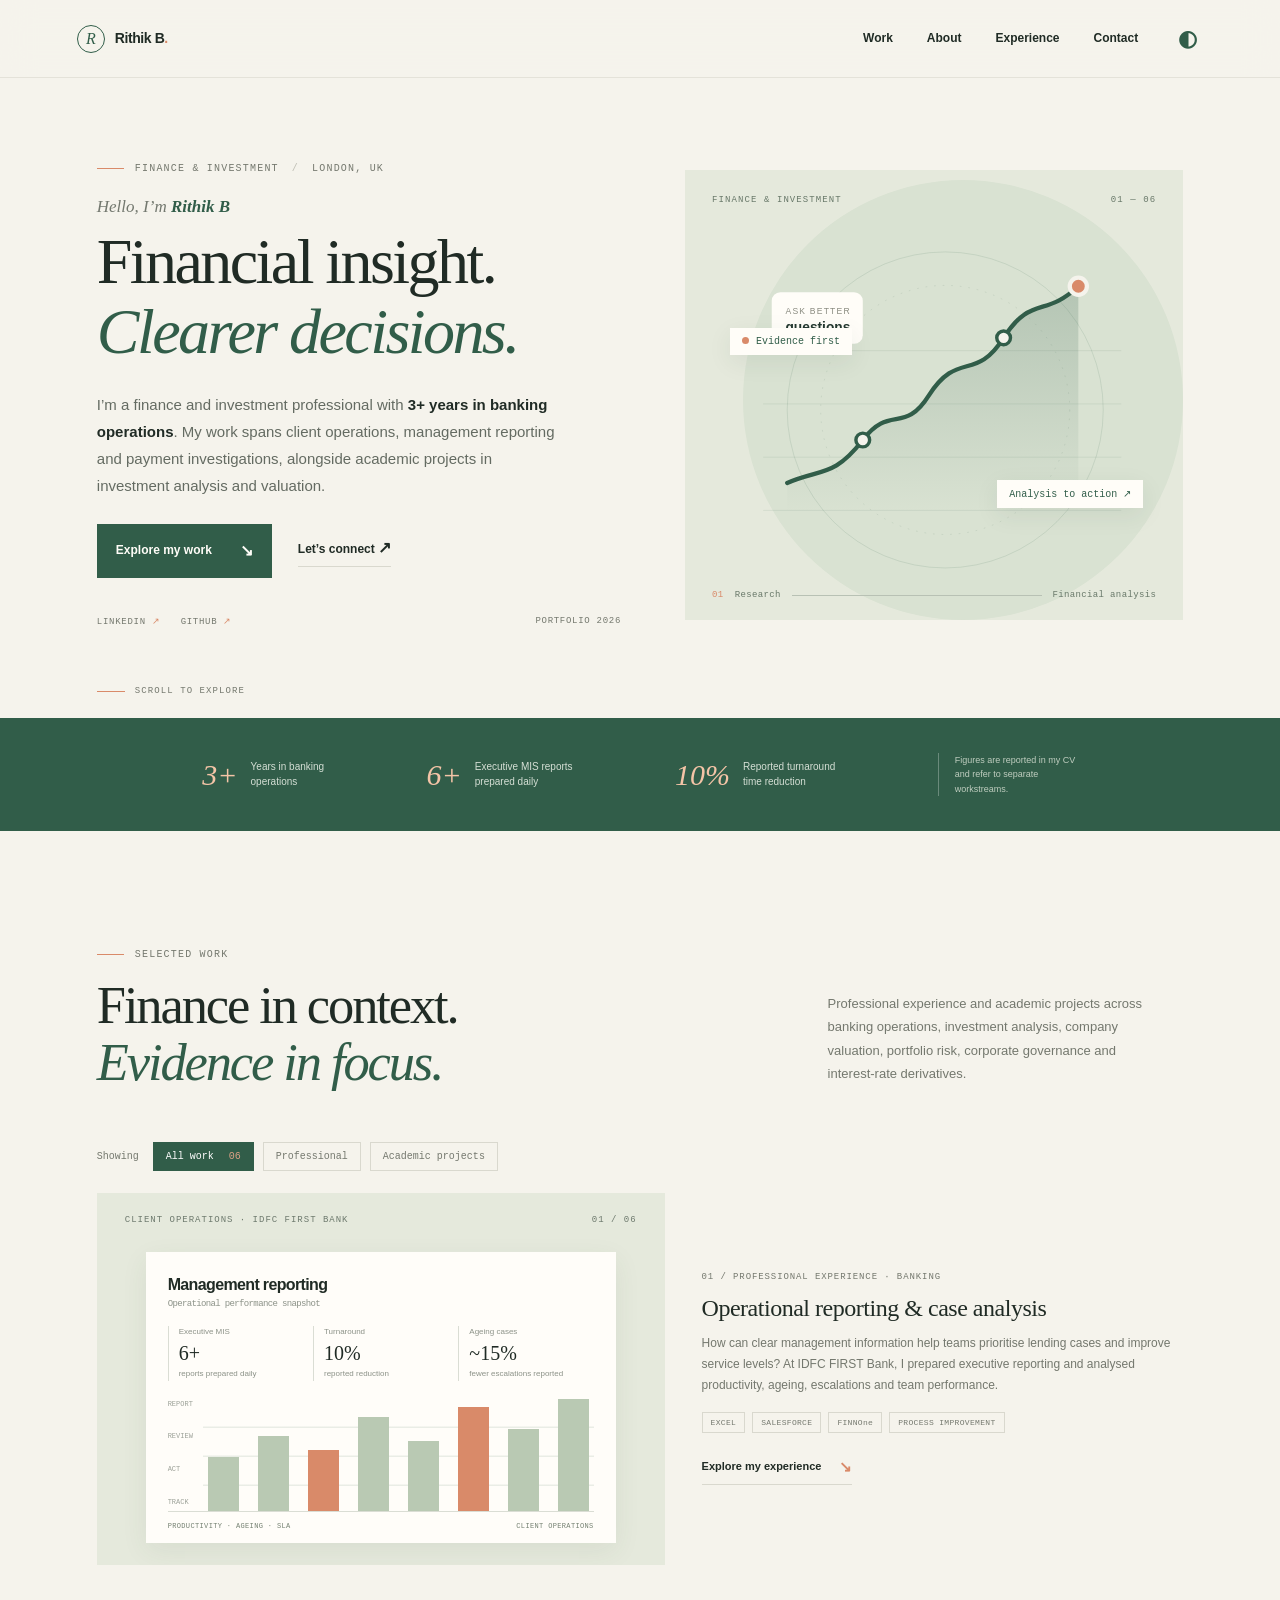
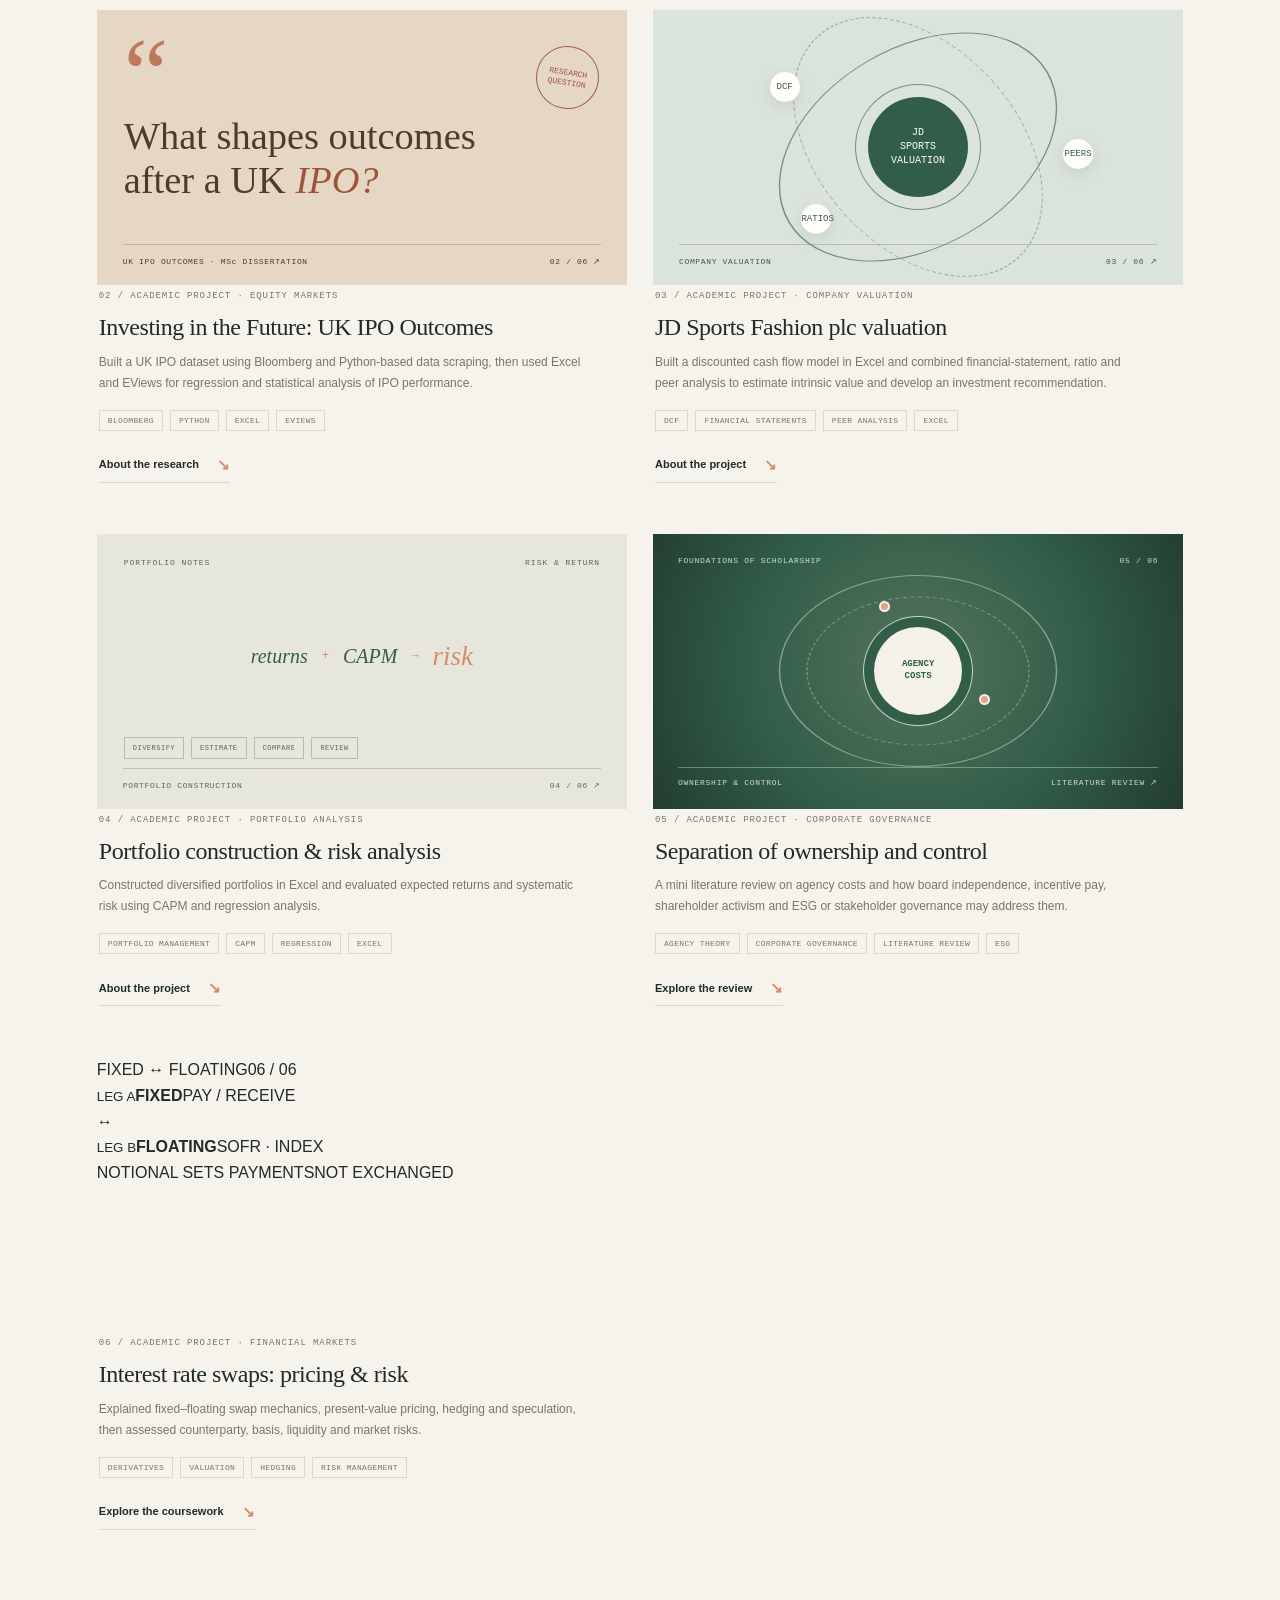
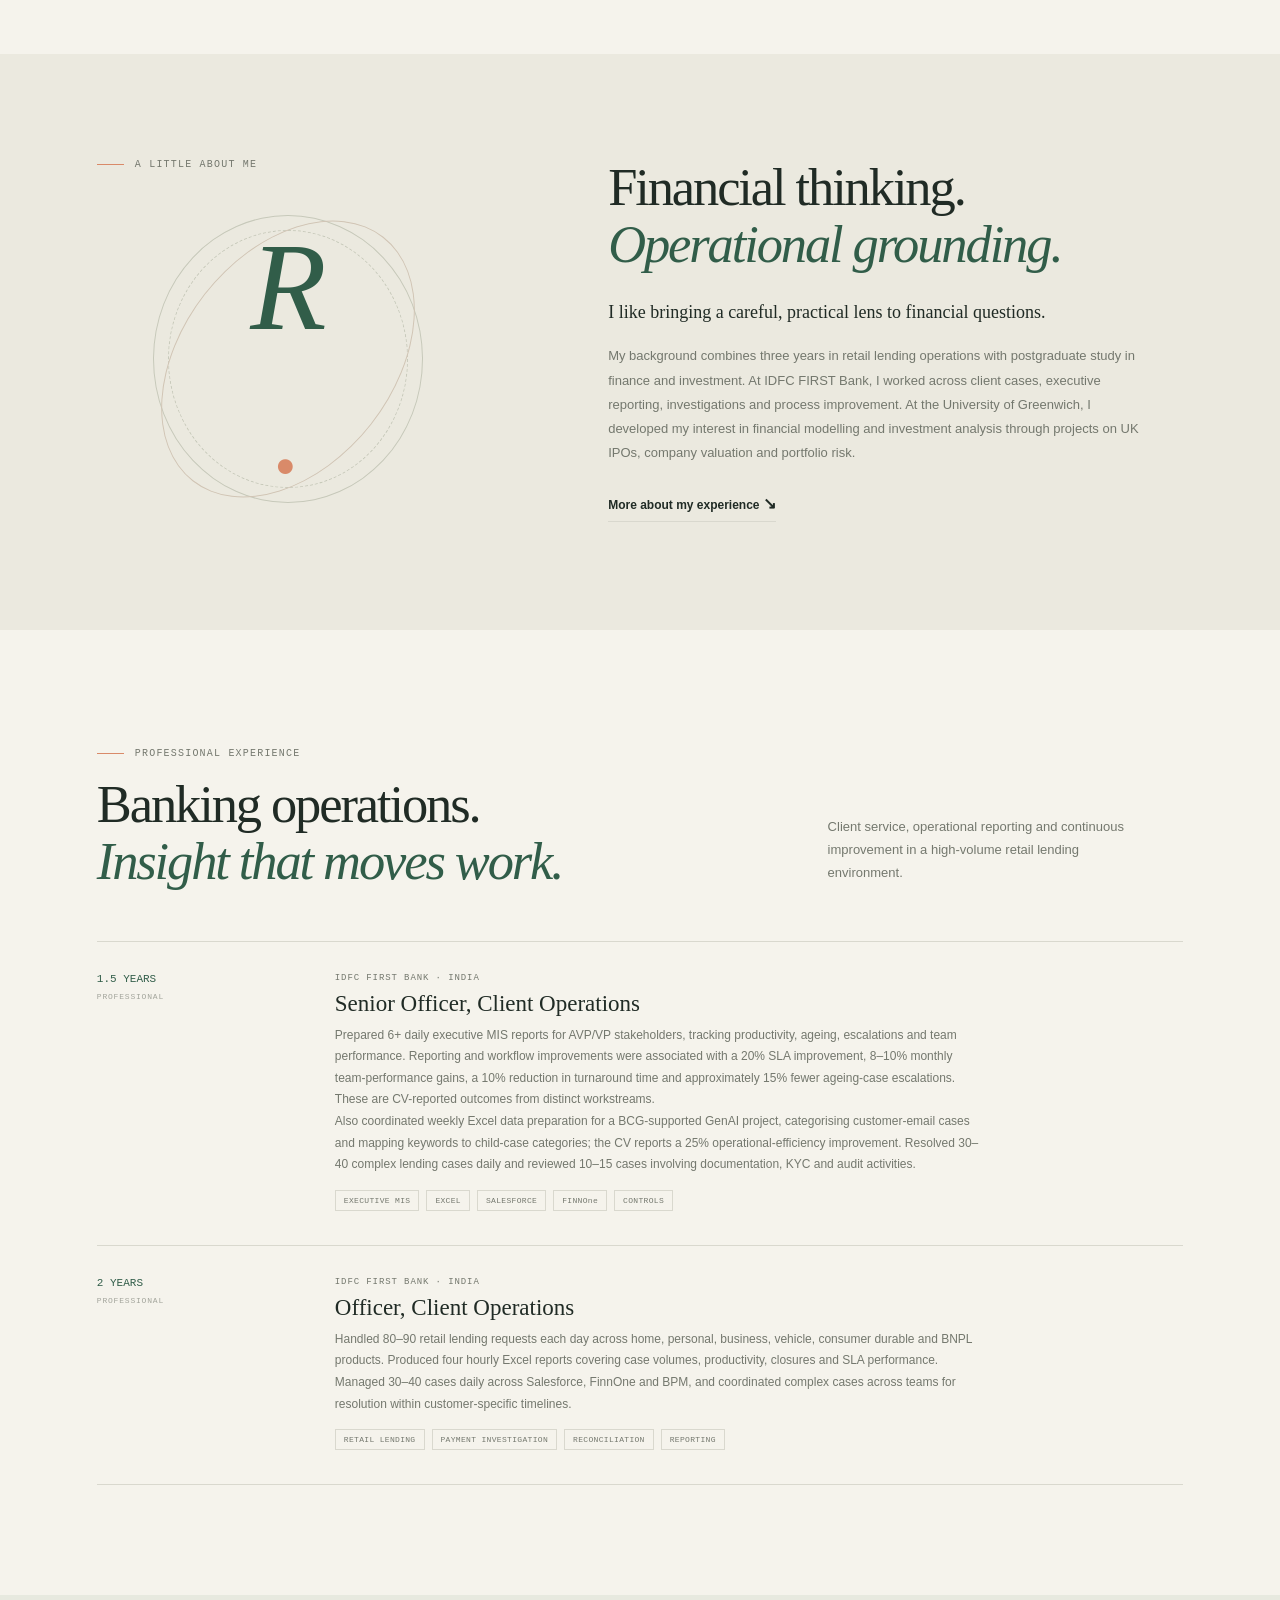
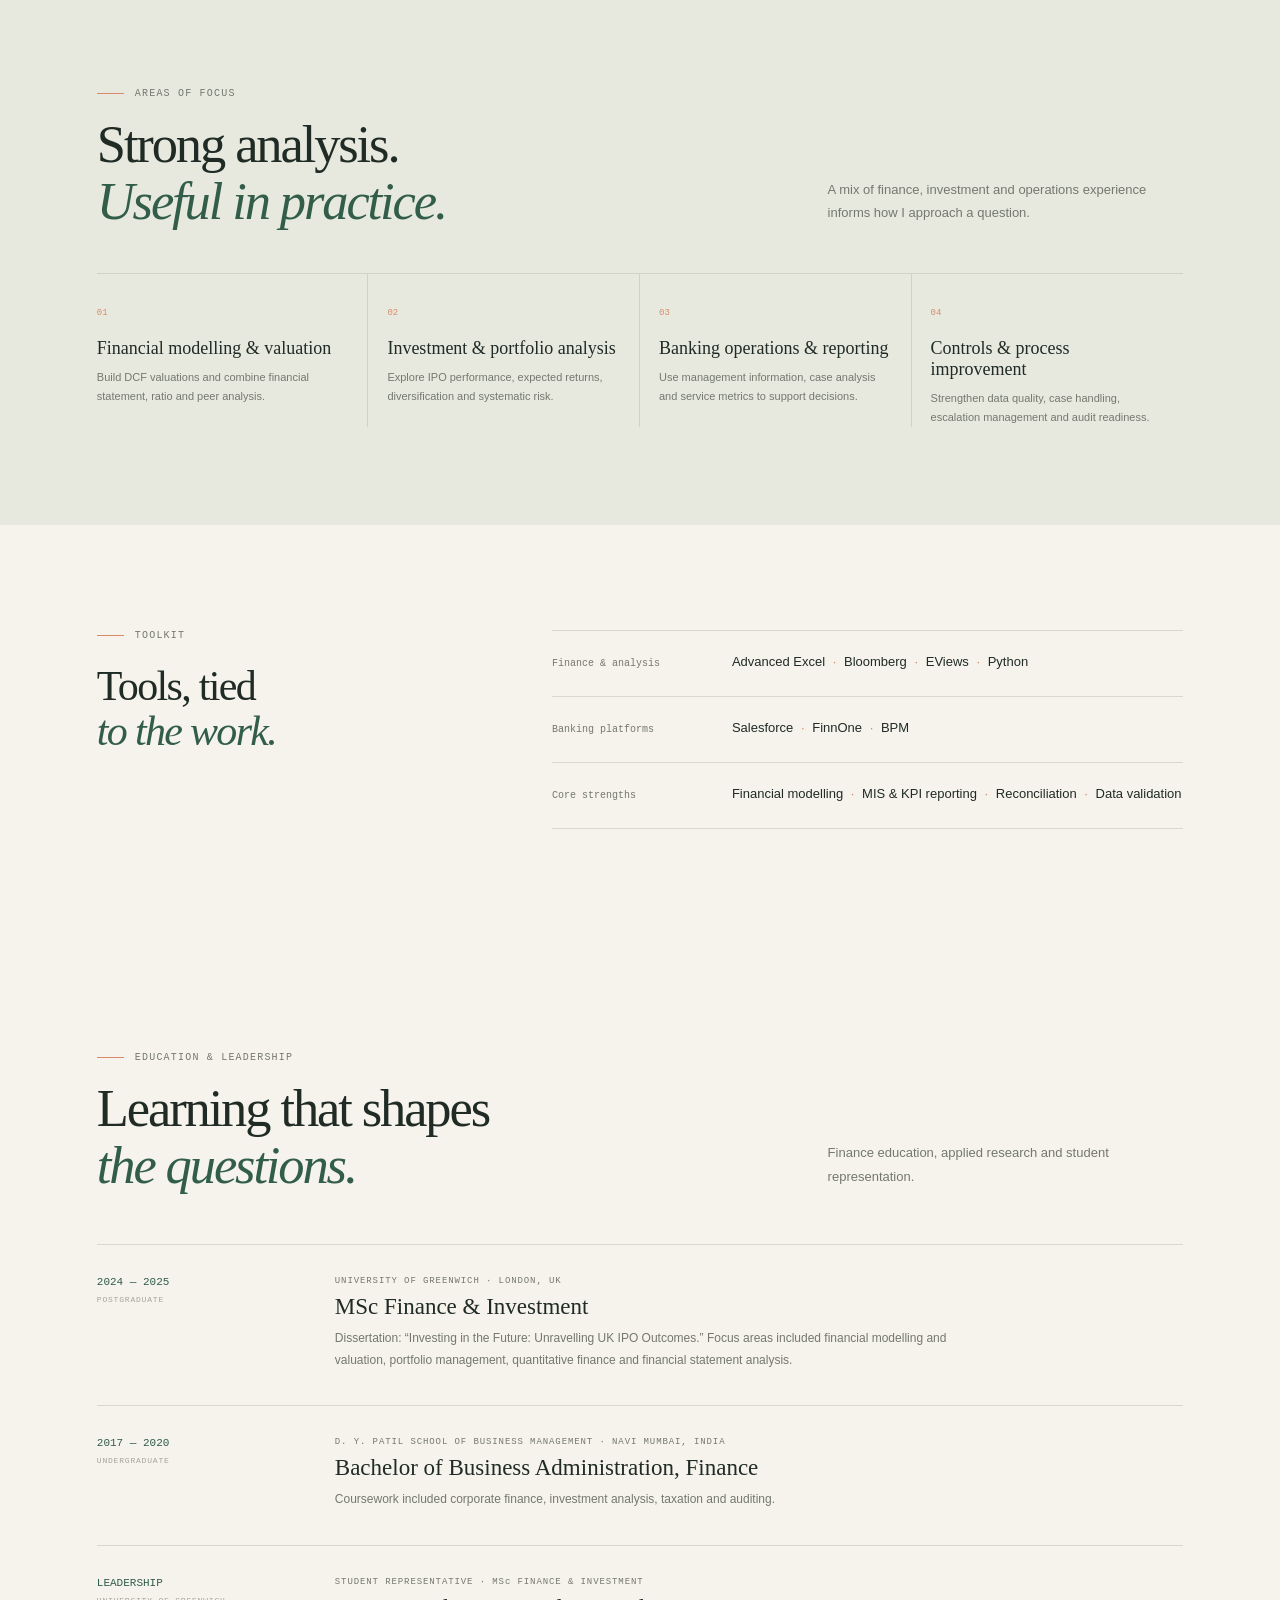
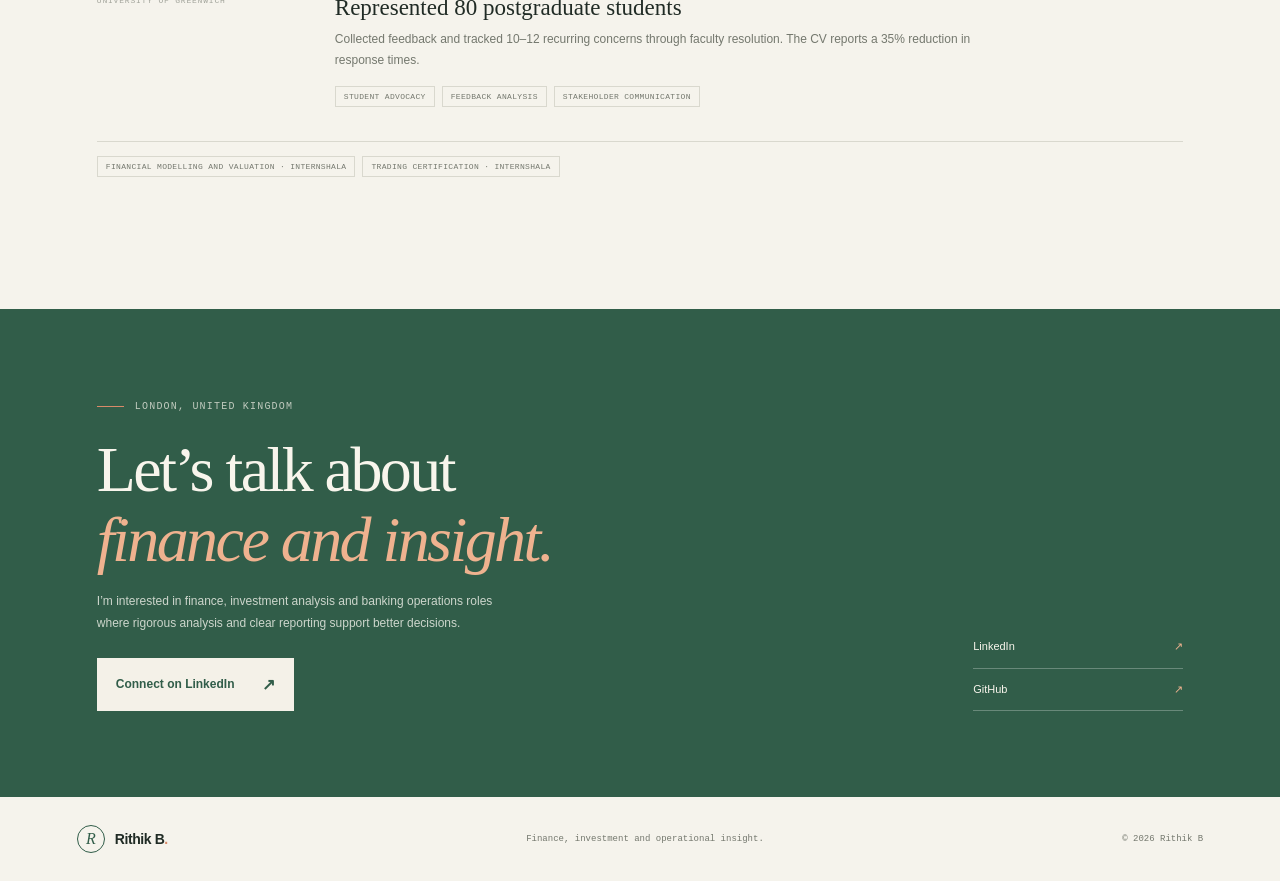
==== commit 2dd80899: "Add interest rate swaps coursework project" ====
--- a/index.html
+++ b/index.html
@@ -31,7 +31,7 @@
           <div class="hero-socials"><a href="https://www.linkedin.com/in/rithik-besare-7a39161ab" target="_blank" rel="noreferrer">LinkedIn <span aria-hidden="true">↗</span></a><a href="https://github.com/rithikbesare-code" target="_blank" rel="noreferrer">GitHub <span aria-hidden="true">↗</span></a><span>Portfolio <span id="current-year">2026</span></span></div>
         </div>
         <div class="hero-art" aria-label="Illustrated chart representing financial analysis" role="img">
-          <div class="art-topline"><span>FINANCE &amp; INVESTMENT</span><span>01 — 05</span></div>
+          <div class="art-topline"><span>FINANCE &amp; INVESTMENT</span><span>01 — 06</span></div>
           <div class="art-label art-label-one"><span class="art-label-dot"></span>Evidence first</div>
           <div class="art-label art-label-two">Analysis to action <span aria-hidden="true">↗</span></div>
           <svg class="chart-art" viewBox="0 0 580 440" fill="none" xmlns="http://www.w3.org/2000/svg" aria-hidden="true">
@@ -61,25 +61,33 @@
       </section>
 
       <section class="section section-wrap work-section" id="work">
-        <div class="section-heading"><div><p class="eyebrow"><span class="eyebrow-line"></span> SELECTED WORK</p><h2>Finance in context.<br /><em>Evidence in focus.</em></h2></div><p class="section-intro">Professional experience and academic projects across banking operations, investment analysis, company valuation, portfolio risk and corporate governance.</p></div>
-        <div class="filter-row" role="group" aria-label="Filter projects"><span>Showing</span><button class="filter-chip is-active" type="button" data-filter="all" aria-pressed="true">All work <span>05</span></button><button class="filter-chip" type="button" data-filter="business" aria-pressed="false">Professional</button><button class="filter-chip" type="button" data-filter="technical" aria-pressed="false">Academic projects</button></div>
+        <div class="section-heading"><div><p class="eyebrow"><span class="eyebrow-line"></span> SELECTED WORK</p><h2>Finance in context.<br /><em>Evidence in focus.</em></h2></div><p class="section-intro">Professional experience and academic projects across banking operations, investment analysis, company valuation, portfolio risk, corporate governance and interest-rate derivatives.</p></div>
+        <div class="filter-row" role="group" aria-label="Filter projects"><span>Showing</span><button class="filter-chip is-active" type="button" data-filter="all" aria-pressed="true">All work <span>06</span></button><button class="filter-chip" type="button" data-filter="business" aria-pressed="false">Professional</button><button class="filter-chip" type="button" data-filter="technical" aria-pressed="false">Academic projects</button></div>
         <div class="project-grid">
           <article class="project-card project-feature" data-category="business">
             <a class="project-visual visual-retail" href="#experience" aria-label="Read about banking operations and reporting experience">
-              <div class="visual-head"><span>CLIENT OPERATIONS · IDFC FIRST BANK</span><span>01 / 05</span></div><div class="visual-dashboard"><div class="dash-title">Management reporting<span>Operational performance snapshot</span></div><div class="dash-metrics"><div><small>Executive MIS</small><b>6+</b><i>reports prepared daily</i></div><div><small>Turnaround</small><b>10%</b><i>reported reduction</i></div><div><small>Ageing cases</small><b>~15%</b><i>fewer escalations reported</i></div></div><div class="dash-chart"><div class="chart-axis"><span>REPORT</span><span>REVIEW</span><span>ACT</span><span>TRACK</span></div><div class="bar-set"><i style="--h:48%"></i><i style="--h:67%"></i><i style="--h:54%"></i><i style="--h:84%"></i><i style="--h:62%"></i><i style="--h:93%"></i><i style="--h:73%"></i><i style="--h:100%"></i></div></div><div class="dash-footer"><span>PRODUCTIVITY · AGEING · SLA</span><span>CLIENT OPERATIONS</span></div></div>
+              <div class="visual-head"><span>CLIENT OPERATIONS · IDFC FIRST BANK</span><span>01 / 06</span></div><div class="visual-dashboard"><div class="dash-title">Management reporting<span>Operational performance snapshot</span></div><div class="dash-metrics"><div><small>Executive MIS</small><b>6+</b><i>reports prepared daily</i></div><div><small>Turnaround</small><b>10%</b><i>reported reduction</i></div><div><small>Ageing cases</small><b>~15%</b><i>fewer escalations reported</i></div></div><div class="dash-chart"><div class="chart-axis"><span>REPORT</span><span>REVIEW</span><span>ACT</span><span>TRACK</span></div><div class="bar-set"><i style="--h:48%"></i><i style="--h:67%"></i><i style="--h:54%"></i><i style="--h:84%"></i><i style="--h:62%"></i><i style="--h:93%"></i><i style="--h:73%"></i><i style="--h:100%"></i></div></div><div class="dash-footer"><span>PRODUCTIVITY · AGEING · SLA</span><span>CLIENT OPERATIONS</span></div></div>
             </a>
             <div class="project-copy"><p class="project-meta">01 / PROFESSIONAL EXPERIENCE · BANKING</p><h3>Operational reporting &amp; case analysis</h3><p>How can clear management information help teams prioritise lending cases and improve service levels? At IDFC FIRST Bank, I prepared executive reporting and analysed productivity, ageing, escalations and team performance.</p><div class="tag-row"><span>EXCEL</span><span>SALESFORCE</span><span>FINNOne</span><span>PROCESS IMPROVEMENT</span></div><a class="project-link" href="#experience">Explore my experience <span aria-hidden="true">↘</span></a></div>
           </article>
-          <article class="project-card" data-category="technical"><a class="project-visual visual-customer" href="#education" aria-label="Read about the UK IPO outcomes academic project"><div class="quote-mark">“</div><p class="quote-preview">What shapes outcomes<br />after a UK <em>IPO?</em></p><div class="quote-bottom"><span>UK IPO OUTCOMES · MSc DISSERTATION</span><span>02 / 05 ↗</span></div><div class="quote-stamp">RESEARCH<br />QUESTION</div></a><div class="project-copy"><p class="project-meta">02 / ACADEMIC PROJECT · EQUITY MARKETS</p><h3>Investing in the Future: UK IPO Outcomes</h3><p>Built a UK IPO dataset using Bloomberg and Python-based data scraping, then used Excel and EViews for regression and statistical analysis of IPO performance.</p><div class="tag-row"><span>BLOOMBERG</span><span>PYTHON</span><span>EXCEL</span><span>EVIEWS</span></div><a class="project-link" href="#education">About the research <span aria-hidden="true">↘</span></a></div></article>
-          <article class="project-card" data-category="technical"><a class="project-visual visual-data" href="#education" aria-label="Read about the JD Sports valuation project"><div class="data-orbit orbit-a"></div><div class="data-orbit orbit-b"></div><div class="data-core">JD<br />SPORTS<br />VALUATION</div><span class="data-node node-a">DCF</span><span class="data-node node-b">PEERS</span><span class="data-node node-c">RATIOS</span><div class="quote-bottom"><span>COMPANY VALUATION</span><span>03 / 05 ↗</span></div></a><div class="project-copy"><p class="project-meta">03 / ACADEMIC PROJECT · COMPANY VALUATION</p><h3>JD Sports Fashion plc valuation</h3><p>Built a discounted cash flow model in Excel and combined financial-statement, ratio and peer analysis to estimate intrinsic value and develop an investment recommendation.</p><div class="tag-row"><span>DCF</span><span>FINANCIAL STATEMENTS</span><span>PEER ANALYSIS</span><span>EXCEL</span></div><a class="project-link" href="#education">About the project <span aria-hidden="true">↘</span></a></div></article>
-          <article class="project-card" data-category="technical"><a class="project-visual visual-model" href="#education" aria-label="Read about the portfolio construction and risk analysis project"><div class="model-label">PORTFOLIO NOTES <span>RISK &amp; RETURN</span></div><div class="model-equation"><span>returns</span><b>+</b><span>CAPM</span><b>→</b><em>risk</em></div><div class="model-grid"><span>DIVERSIFY</span><span>ESTIMATE</span><span>COMPARE</span><span>REVIEW</span></div><div class="quote-bottom"><span>PORTFOLIO CONSTRUCTION</span><span>04 / 05 ↗</span></div></a><div class="project-copy"><p class="project-meta">04 / ACADEMIC PROJECT · PORTFOLIO ANALYSIS</p><h3>Portfolio construction &amp; risk analysis</h3><p>Constructed diversified portfolios in Excel and evaluated expected returns and systematic risk using CAPM and regression analysis.</p><div class="tag-row"><span>PORTFOLIO MANAGEMENT</span><span>CAPM</span><span>REGRESSION</span><span>EXCEL</span></div><a class="project-link" href="#education">About the project <span aria-hidden="true">↘</span></a></div></article>
+          <article class="project-card" data-category="technical"><a class="project-visual visual-customer" href="#education" aria-label="Read about the UK IPO outcomes academic project"><div class="quote-mark">“</div><p class="quote-preview">What shapes outcomes<br />after a UK <em>IPO?</em></p><div class="quote-bottom"><span>UK IPO OUTCOMES · MSc DISSERTATION</span><span>02 / 06 ↗</span></div><div class="quote-stamp">RESEARCH<br />QUESTION</div></a><div class="project-copy"><p class="project-meta">02 / ACADEMIC PROJECT · EQUITY MARKETS</p><h3>Investing in the Future: UK IPO Outcomes</h3><p>Built a UK IPO dataset using Bloomberg and Python-based data scraping, then used Excel and EViews for regression and statistical analysis of IPO performance.</p><div class="tag-row"><span>BLOOMBERG</span><span>PYTHON</span><span>EXCEL</span><span>EVIEWS</span></div><a class="project-link" href="#education">About the research <span aria-hidden="true">↘</span></a></div></article>
+          <article class="project-card" data-category="technical"><a class="project-visual visual-data" href="#education" aria-label="Read about the JD Sports valuation project"><div class="data-orbit orbit-a"></div><div class="data-orbit orbit-b"></div><div class="data-core">JD<br />SPORTS<br />VALUATION</div><span class="data-node node-a">DCF</span><span class="data-node node-b">PEERS</span><span class="data-node node-c">RATIOS</span><div class="quote-bottom"><span>COMPANY VALUATION</span><span>03 / 06 ↗</span></div></a><div class="project-copy"><p class="project-meta">03 / ACADEMIC PROJECT · COMPANY VALUATION</p><h3>JD Sports Fashion plc valuation</h3><p>Built a discounted cash flow model in Excel and combined financial-statement, ratio and peer analysis to estimate intrinsic value and develop an investment recommendation.</p><div class="tag-row"><span>DCF</span><span>FINANCIAL STATEMENTS</span><span>PEER ANALYSIS</span><span>EXCEL</span></div><a class="project-link" href="#education">About the project <span aria-hidden="true">↘</span></a></div></article>
+          <article class="project-card" data-category="technical"><a class="project-visual visual-model" href="#education" aria-label="Read about the portfolio construction and risk analysis project"><div class="model-label">PORTFOLIO NOTES <span>RISK &amp; RETURN</span></div><div class="model-equation"><span>returns</span><b>+</b><span>CAPM</span><b>→</b><em>risk</em></div><div class="model-grid"><span>DIVERSIFY</span><span>ESTIMATE</span><span>COMPARE</span><span>REVIEW</span></div><div class="quote-bottom"><span>PORTFOLIO CONSTRUCTION</span><span>04 / 06 ↗</span></div></a><div class="project-copy"><p class="project-meta">04 / ACADEMIC PROJECT · PORTFOLIO ANALYSIS</p><h3>Portfolio construction &amp; risk analysis</h3><p>Constructed diversified portfolios in Excel and evaluated expected returns and systematic risk using CAPM and regression analysis.</p><div class="tag-row"><span>PORTFOLIO MANAGEMENT</span><span>CAPM</span><span>REGRESSION</span><span>EXCEL</span></div><a class="project-link" href="#education">About the project <span aria-hidden="true">↘</span></a></div></article>
           <article class="project-card" data-category="technical">
             <a class="project-visual visual-governance" href="projects/agency-costs/" aria-label="Read the literature review on ownership, control and agency costs">
-              <div class="governance-head"><span>FOUNDATIONS OF SCHOLARSHIP</span><span>05 / 05</span></div>
+              <div class="governance-head"><span>FOUNDATIONS OF SCHOLARSHIP</span><span>05 / 06</span></div>
               <div class="governance-orbit"><i></i><i></i><b>AGENCY<br />COSTS</b></div>
               <div class="governance-footer"><span>OWNERSHIP &amp; CONTROL</span><span>LITERATURE REVIEW ↗</span></div>
             </a>
             <div class="project-copy"><p class="project-meta">05 / ACADEMIC PROJECT · CORPORATE GOVERNANCE</p><h3>Separation of ownership and control</h3><p>A mini literature review on agency costs and how board independence, incentive pay, shareholder activism and ESG or stakeholder governance may address them.</p><div class="tag-row"><span>AGENCY THEORY</span><span>CORPORATE GOVERNANCE</span><span>LITERATURE REVIEW</span><span>ESG</span></div><a class="project-link" href="projects/agency-costs/">Explore the review <span aria-hidden="true">↘</span></a></div>
+          </article>
+          <article class="project-card" data-category="technical">
+            <a class="project-visual visual-swap" href="projects/interest-rate-swaps/" aria-label="Read about interest rate swap structure, pricing and risk">
+              <div class="swap-head"><span>FIXED ↔ FLOATING</span><span>06 / 06</span></div>
+              <div class="swap-flow"><div class="swap-leg"><small>LEG A</small><b>FIXED</b><span>PAY / RECEIVE</span></div><div class="swap-arrow" aria-hidden="true">↔</div><div class="swap-leg"><small>LEG B</small><b>FLOATING</b><span>SOFR · INDEX</span></div></div>
+              <div class="swap-foot"><span>NOTIONAL SETS PAYMENTS</span><span>NOT EXCHANGED</span></div>
+            </a>
+            <div class="project-copy"><p class="project-meta">06 / ACADEMIC PROJECT · FINANCIAL MARKETS</p><h3>Interest rate swaps: pricing &amp; risk</h3><p>Explained fixed–floating swap mechanics, present-value pricing, hedging and speculation, then assessed counterparty, basis, liquidity and market risks.</p><div class="tag-row"><span>DERIVATIVES</span><span>VALUATION</span><span>HEDGING</span><span>RISK MANAGEMENT</span></div><a class="project-link" href="projects/interest-rate-swaps/">Explore the coursework <span aria-hidden="true">↘</span></a></div>
           </article>
         </div>
       </section>
--- a/styles.css
+++ b/styles.css
@@ -5,3 +5,13 @@
 @media(max-width:680px){html{scroll-padding-top:72px}.site-header{height:68px;padding:0 22px}.menu-toggle{display:grid;gap:5px;padding:10px}.menu-toggle span{width:19px;height:1px;background:var(--ink)}.site-nav{display:none;position:absolute;top:67px;left:0;right:0;padding:16px 22px 22px;background:var(--paper);border-bottom:1px solid var(--line);align-items:flex-start;flex-direction:column;gap:15px}.site-nav.is-open{display:flex}.theme-toggle{padding:0}.section-wrap{padding-left:22px;padding-right:22px}.hero{display:flex;flex-direction:column;align-items:stretch;padding-top:55px;padding-bottom:70px;gap:38px}.hero h1{font-size:50px}.hero-description{font-size:14px}.hero-art{min-height:310px}.chart-art{max-height:280px}.art-topline{top:17px;left:18px;right:18px}.art-caption{left:18px;right:18px;bottom:14px}.art-label-one{left:5%;top:33%}.art-label-two{right:5%;bottom:23%}.hero-socials{margin-top:28px;gap:15px}.hero-socials>span{display:none}.scroll-cue{left:22px;bottom:22px}.proof-strip{padding:22px;gap:15px;justify-content:space-between;flex-wrap:wrap}.proof-item{gap:7px}.proof-value{font-size:24px}.proof-label{font-size:8px}.proof-note{width:100%;max-width:none;border-left:0;border-top:1px solid #ffffff47;padding:10px 0 0;margin:0}.section{padding-top:78px;padding-bottom:78px}.section-heading{display:block;margin-bottom:34px}.section-heading h2,.about-copy h2{font-size:43px}.section-intro{margin:18px 0 0;font-size:12px}.filter-row{overflow:auto;white-space:nowrap;padding-bottom:5px}.filter-chip{padding:7px 9px}.project-grid{grid-template-columns:1fr;gap:34px}.project-feature{grid-column:auto;grid-template-columns:1fr;gap:16px}.visual-retail{min-height:300px;padding:18px}.visual-dashboard{margin-top:22px;padding:17px}.project-copy h3{font-size:22px}.project-visual{min-height:260px}.visual-retail{min-height:300px}.about-inner{display:block;padding-top:73px;padding-bottom:77px}.about-aside .eyebrow{margin-bottom:25px}.about-monogram{width:140px;margin:0 0 30px 6px;font-size:65px}.about-copy h2{margin-bottom:19px}.about-copy .about-lead{font-size:17px}.timeline-entry{grid-template-columns:1fr;gap:10px;padding:24px 0}.timeline-date span{display:inline;margin-left:8px}.timeline-body h3{font-size:21px}.capabilities-section{padding:72px 0}.capability-grid{grid-template-columns:1fr 1fr;row-gap:24px}.capability-grid article{padding-right:13px}.capability-grid article+article{padding-left:13px}.capability-grid article:nth-child(odd){padding-left:0}.capability-grid article:nth-child(even){border-right:0}.capability-grid h3{font-size:16px}.toolkit-section{display:block;padding-top:76px;padding-bottom:76px}.toolkit-title{margin-bottom:28px}.toolkit-title h2{font-size:40px}.toolkit-list>div{grid-template-columns:120px 1fr;gap:12px}.toolkit-list h3{font-size:9px}.toolkit-list p{font-size:11px}.contact-inner{display:block;padding-top:73px;padding-bottom:65px}.contact-inner h2{font-size:48px}.contact-inner>div:first-child>p:not(.eyebrow){max-width:350px}.contact-links{margin-top:33px}.site-footer{padding:21px 22px;flex-wrap:wrap}.site-footer p{width:100%;order:3;margin:0}.site-footer>span{font-size:8px}}
 @media(prefers-reduced-motion:reduce){*,*::before,*::after{scroll-behavior:auto!important;transition:none!important}}
 
+
+.visual-governance{background:radial-gradient(circle at 50% 47%,#55745d 0,#315d49 55%,#233d31 100%);padding:22px 25px;color:#f3f4e9;display:flex;flex-direction:column;justify-content:space-between;isolation:isolate}
+.visual-governance:before,.visual-governance:after{content:"";position:absolute;width:190px;height:190px;border:1px solid #d9e2d280;border-radius:50%;left:50%;top:50%;transform:translate(-50%,-50%) scaleX(1.45) rotate(27deg);z-index:-1}
+.visual-governance:after{width:147px;height:147px;border-style:dashed;transform:translate(-50%,-50%) scaleX(1.5) rotate(-35deg);opacity:.75}
+.governance-head,.governance-footer{position:relative;z-index:1;display:flex;justify-content:space-between;font:8px var(--mono);letter-spacing:.09em;color:#d1ddce}
+.governance-orbit{position:absolute;left:50%;top:50%;width:88px;height:88px;transform:translate(-50%,-50%);border-radius:50%;background:#f4f1e8;color:#315d49;display:grid;place-items:center;text-align:center;box-shadow:0 0 0 10px #315d49,0 0 0 11px #c9d5c5;font:9px/1.3 var(--mono);z-index:1}
+.governance-orbit i{position:absolute;width:11px;height:11px;border-radius:50%;background:#e5a184;border:2px solid #f4f1e8}
+.governance-orbit i:first-child{top:-26px;left:5px}.governance-orbit i:nth-child(2){right:-28px;bottom:10px}
+.governance-footer{border-top:1px solid #d9e2d266;padding-top:10px}
+body[data-theme=dark] .visual-governance{background:radial-gradient(circle at 50% 47%,#49664f 0,#2f4937 58%,#253a2d 100%)}
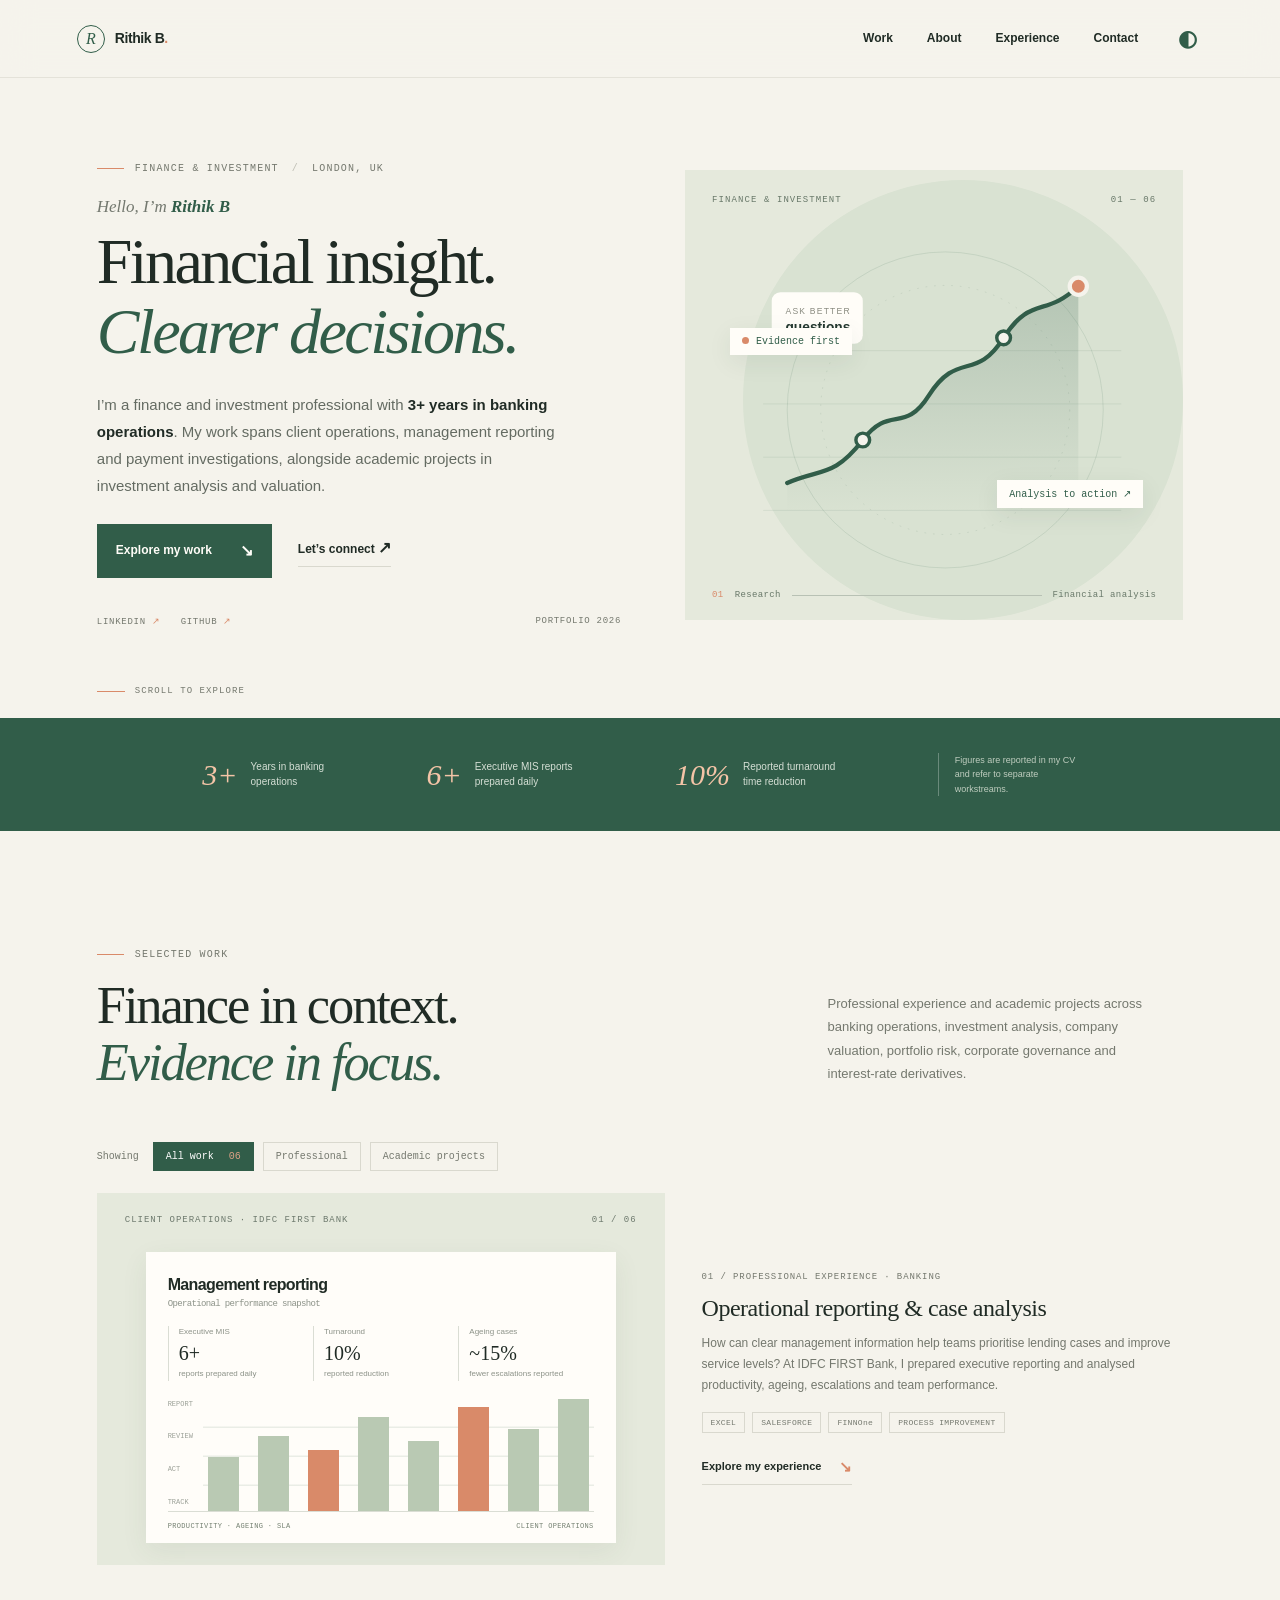
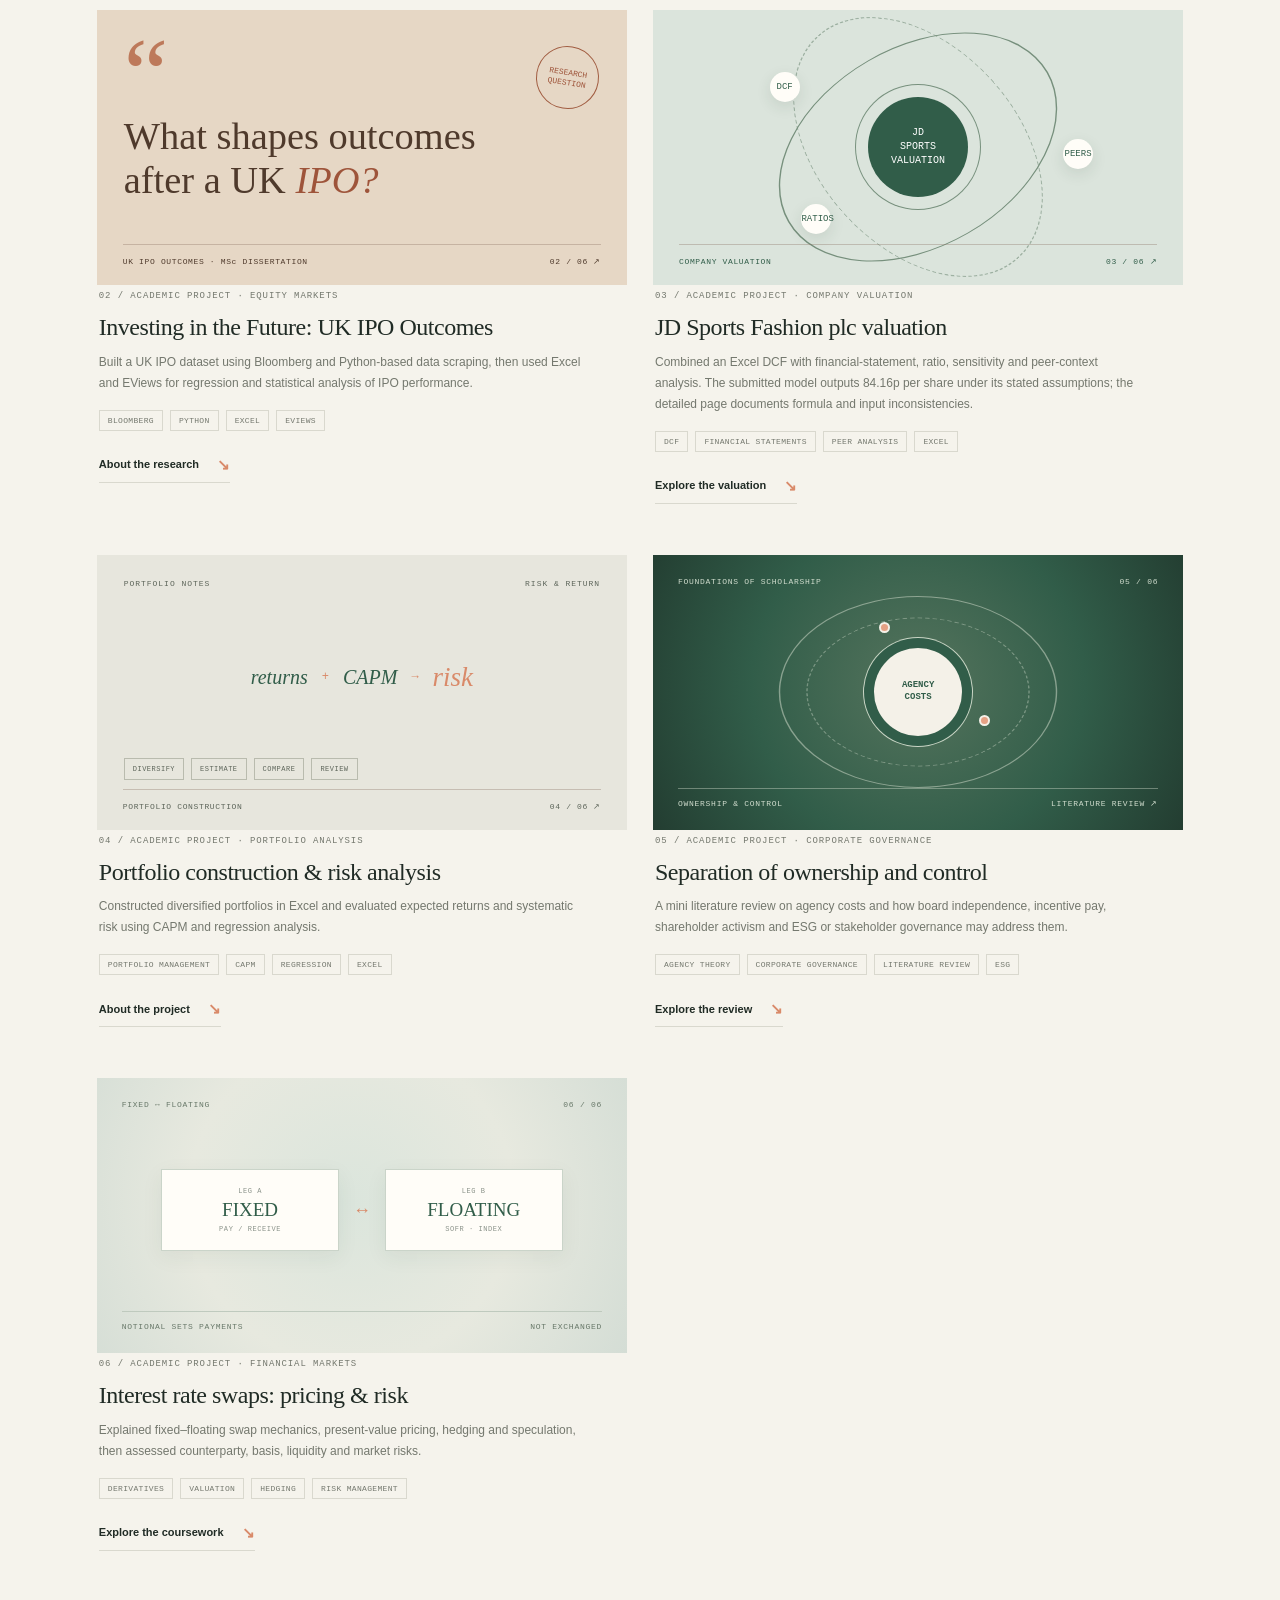
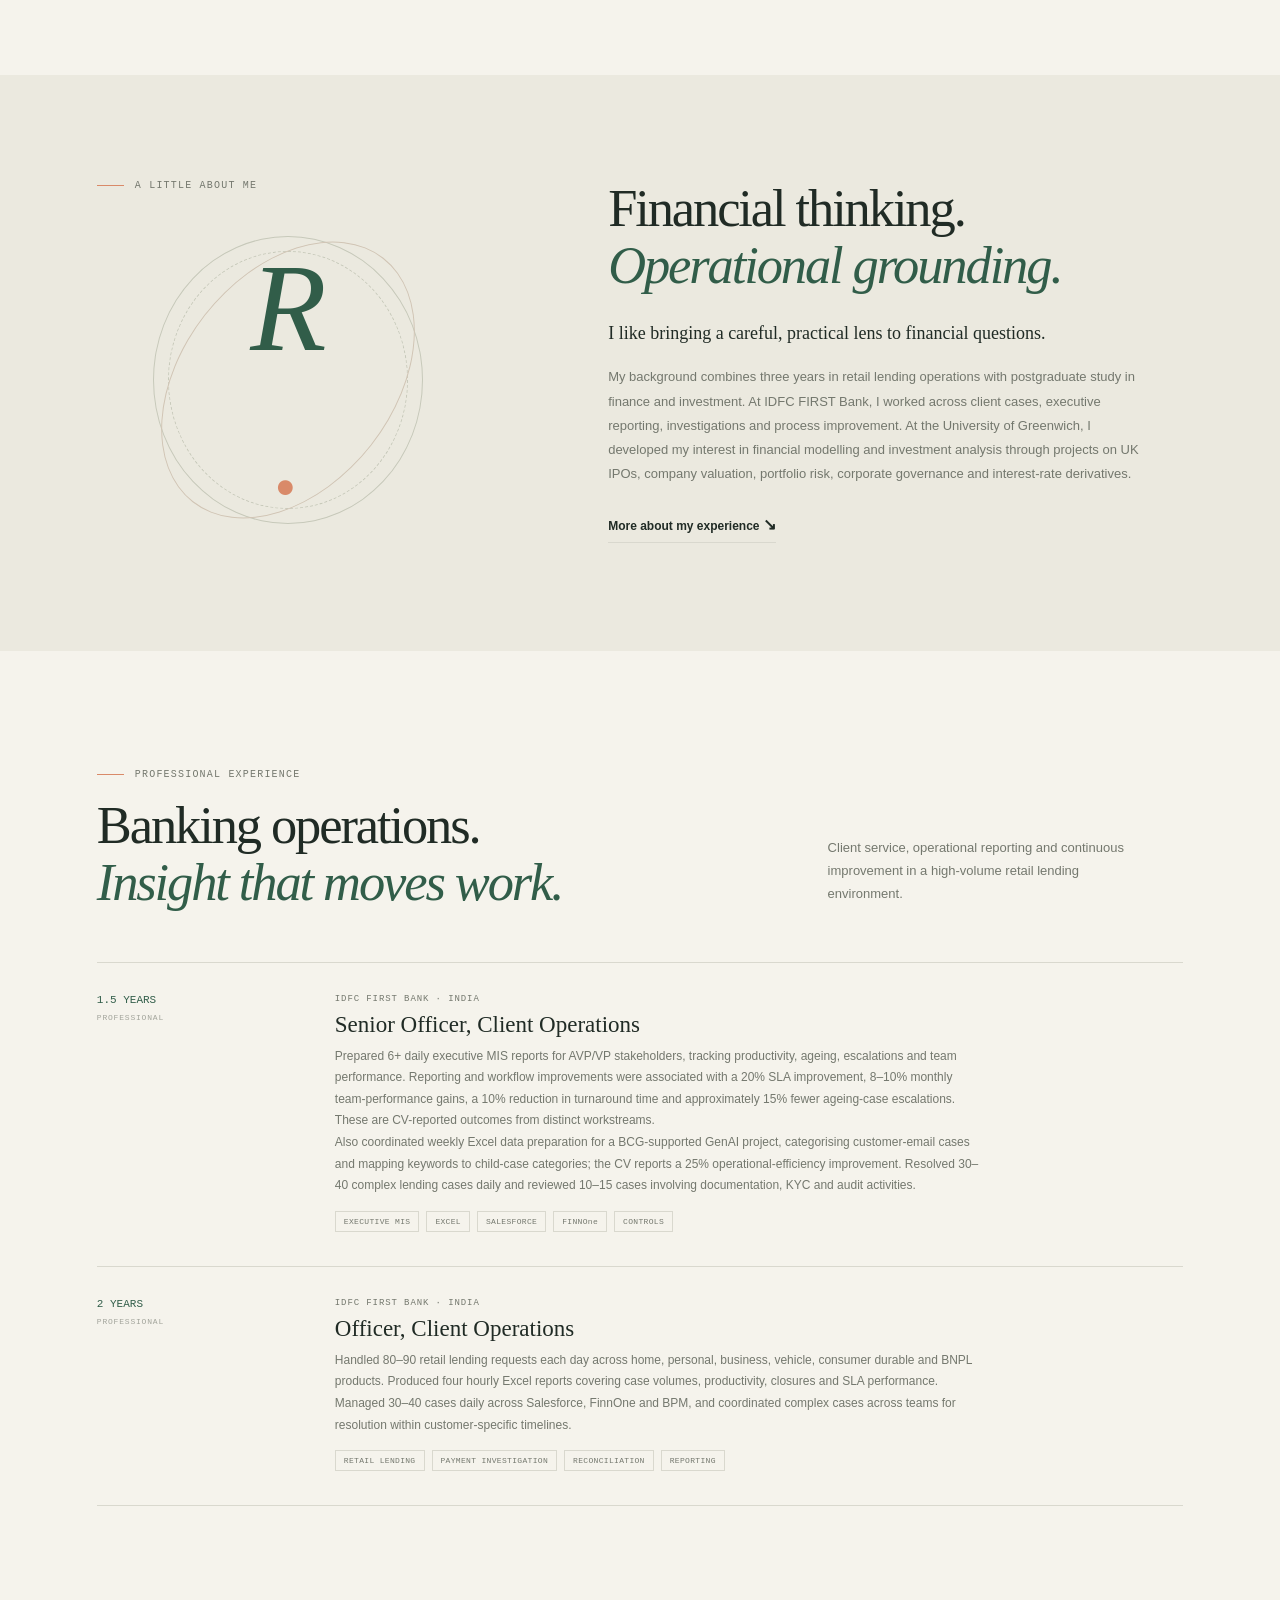
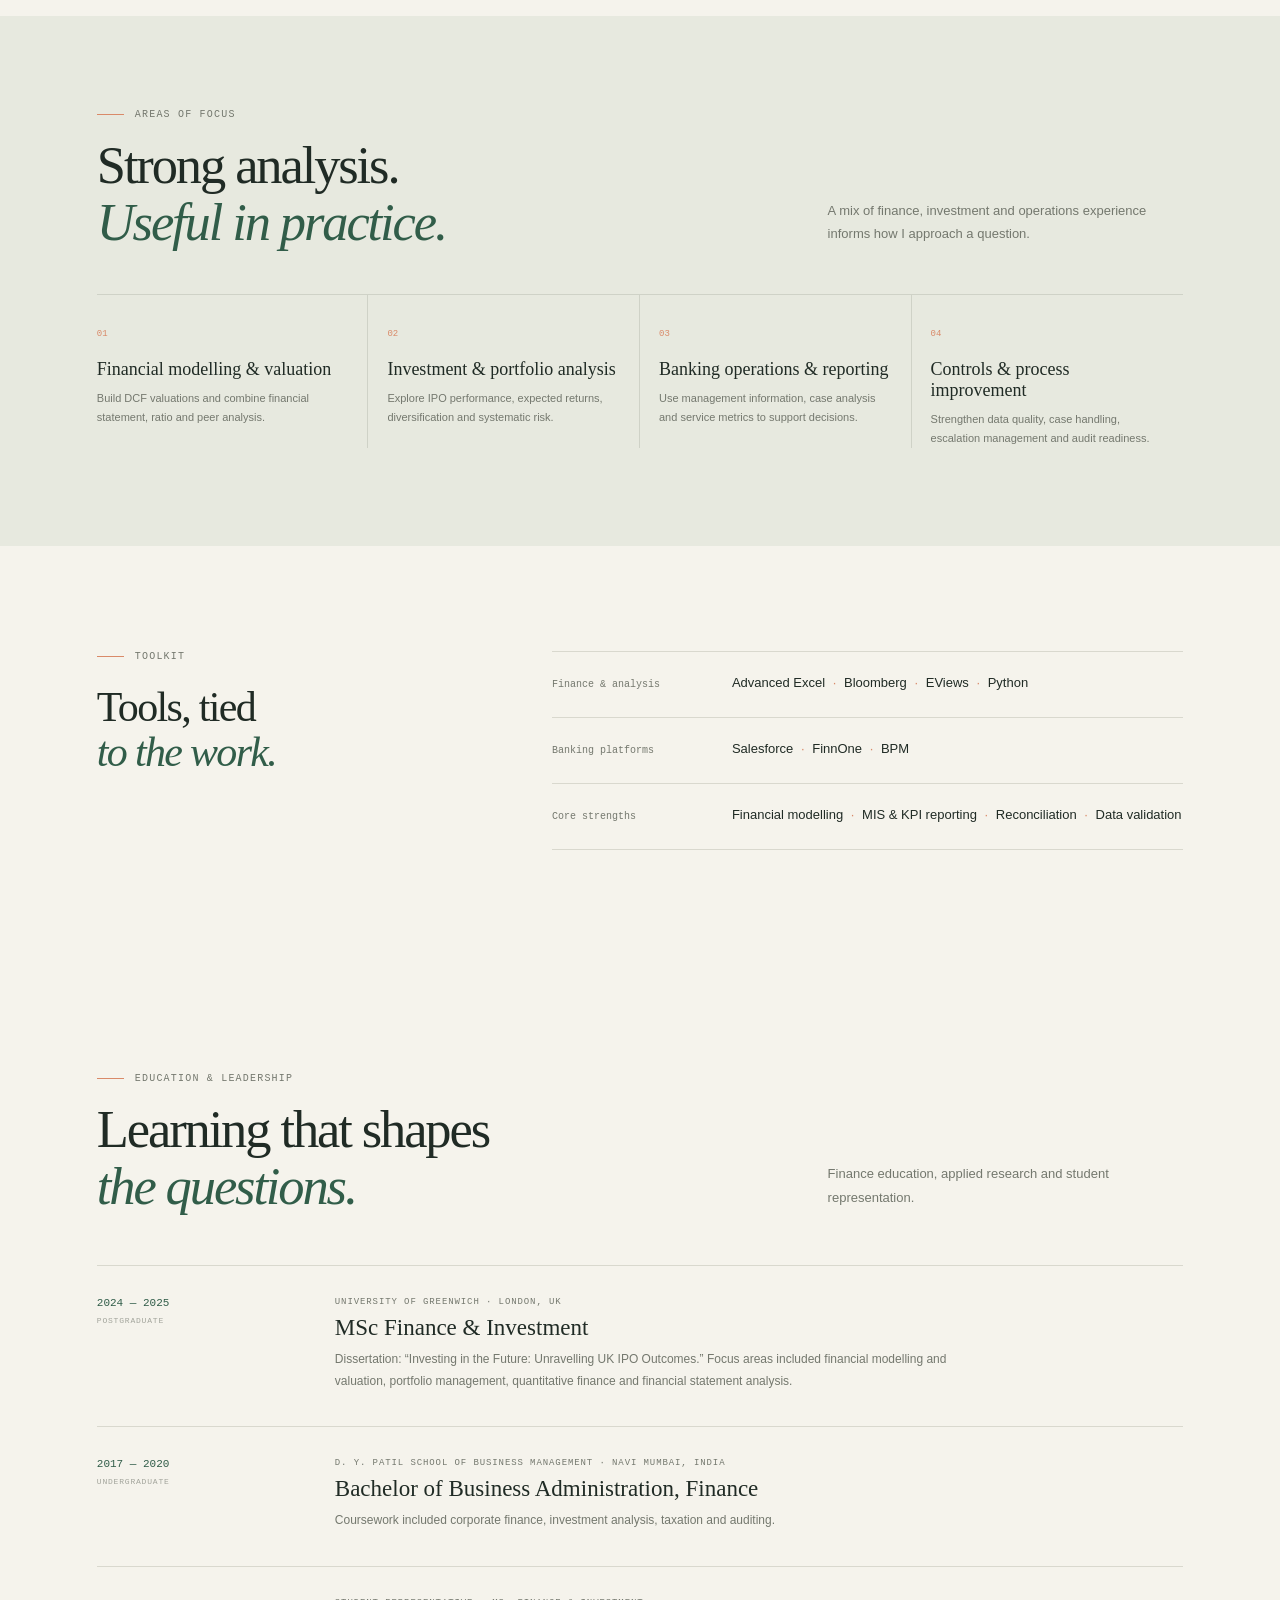
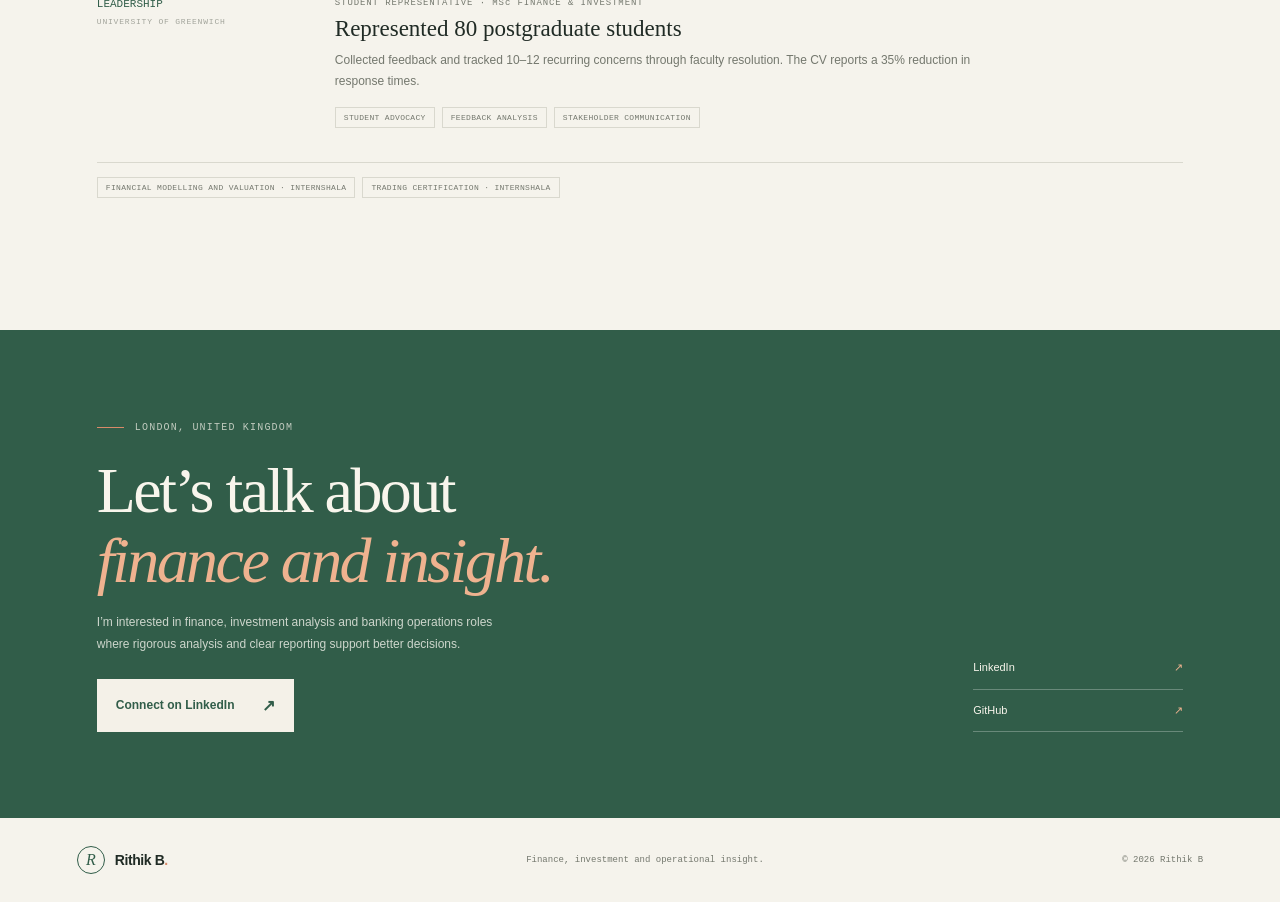
==== commit 937e5139: "Link JD Sports valuation from portfolio" ====
--- a/index.html
+++ b/index.html
@@ -71,7 +71,7 @@
             <div class="project-copy"><p class="project-meta">01 / PROFESSIONAL EXPERIENCE · BANKING</p><h3>Operational reporting &amp; case analysis</h3><p>How can clear management information help teams prioritise lending cases and improve service levels? At IDFC FIRST Bank, I prepared executive reporting and analysed productivity, ageing, escalations and team performance.</p><div class="tag-row"><span>EXCEL</span><span>SALESFORCE</span><span>FINNOne</span><span>PROCESS IMPROVEMENT</span></div><a class="project-link" href="#experience">Explore my experience <span aria-hidden="true">↘</span></a></div>
           </article>
           <article class="project-card" data-category="technical"><a class="project-visual visual-customer" href="#education" aria-label="Read about the UK IPO outcomes academic project"><div class="quote-mark">“</div><p class="quote-preview">What shapes outcomes<br />after a UK <em>IPO?</em></p><div class="quote-bottom"><span>UK IPO OUTCOMES · MSc DISSERTATION</span><span>02 / 06 ↗</span></div><div class="quote-stamp">RESEARCH<br />QUESTION</div></a><div class="project-copy"><p class="project-meta">02 / ACADEMIC PROJECT · EQUITY MARKETS</p><h3>Investing in the Future: UK IPO Outcomes</h3><p>Built a UK IPO dataset using Bloomberg and Python-based data scraping, then used Excel and EViews for regression and statistical analysis of IPO performance.</p><div class="tag-row"><span>BLOOMBERG</span><span>PYTHON</span><span>EXCEL</span><span>EVIEWS</span></div><a class="project-link" href="#education">About the research <span aria-hidden="true">↘</span></a></div></article>
-          <article class="project-card" data-category="technical"><a class="project-visual visual-data" href="#education" aria-label="Read about the JD Sports valuation project"><div class="data-orbit orbit-a"></div><div class="data-orbit orbit-b"></div><div class="data-core">JD<br />SPORTS<br />VALUATION</div><span class="data-node node-a">DCF</span><span class="data-node node-b">PEERS</span><span class="data-node node-c">RATIOS</span><div class="quote-bottom"><span>COMPANY VALUATION</span><span>03 / 06 ↗</span></div></a><div class="project-copy"><p class="project-meta">03 / ACADEMIC PROJECT · COMPANY VALUATION</p><h3>JD Sports Fashion plc valuation</h3><p>Built a discounted cash flow model in Excel and combined financial-statement, ratio and peer analysis to estimate intrinsic value and develop an investment recommendation.</p><div class="tag-row"><span>DCF</span><span>FINANCIAL STATEMENTS</span><span>PEER ANALYSIS</span><span>EXCEL</span></div><a class="project-link" href="#education">About the project <span aria-hidden="true">↘</span></a></div></article>
+          <article class="project-card" data-category="technical"><a class="project-visual visual-data" href="projects/jd-sports-valuation/" aria-label="Read the detailed JD Sports Fashion plc valuation project"><div class="data-orbit orbit-a"></div><div class="data-orbit orbit-b"></div><div class="data-core">JD<br />SPORTS<br />VALUATION</div><span class="data-node node-a">DCF</span><span class="data-node node-b">PEERS</span><span class="data-node node-c">RATIOS</span><div class="quote-bottom"><span>COMPANY VALUATION</span><span>03 / 06 ↗</span></div></a><div class="project-copy"><p class="project-meta">03 / ACADEMIC PROJECT · COMPANY VALUATION</p><h3>JD Sports Fashion plc valuation</h3><p>Combined an Excel DCF with financial-statement, ratio, sensitivity and peer-context analysis. The submitted model outputs 84.16p per share under its stated assumptions; the detailed page documents formula and input inconsistencies.</p><div class="tag-row"><span>DCF</span><span>FINANCIAL STATEMENTS</span><span>PEER ANALYSIS</span><span>EXCEL</span></div><a class="project-link" href="projects/jd-sports-valuation/">Explore the valuation <span aria-hidden="true">↘</span></a></div></article>
           <article class="project-card" data-category="technical"><a class="project-visual visual-model" href="#education" aria-label="Read about the portfolio construction and risk analysis project"><div class="model-label">PORTFOLIO NOTES <span>RISK &amp; RETURN</span></div><div class="model-equation"><span>returns</span><b>+</b><span>CAPM</span><b>→</b><em>risk</em></div><div class="model-grid"><span>DIVERSIFY</span><span>ESTIMATE</span><span>COMPARE</span><span>REVIEW</span></div><div class="quote-bottom"><span>PORTFOLIO CONSTRUCTION</span><span>04 / 06 ↗</span></div></a><div class="project-copy"><p class="project-meta">04 / ACADEMIC PROJECT · PORTFOLIO ANALYSIS</p><h3>Portfolio construction &amp; risk analysis</h3><p>Constructed diversified portfolios in Excel and evaluated expected returns and systematic risk using CAPM and regression analysis.</p><div class="tag-row"><span>PORTFOLIO MANAGEMENT</span><span>CAPM</span><span>REGRESSION</span><span>EXCEL</span></div><a class="project-link" href="#education">About the project <span aria-hidden="true">↘</span></a></div></article>
           <article class="project-card" data-category="technical">
             <a class="project-visual visual-governance" href="projects/agency-costs/" aria-label="Read the literature review on ownership, control and agency costs">
@@ -92,7 +92,7 @@
         </div>
       </section>
 
-      <section class="about-band" id="about"><div class="section-wrap about-inner"><div class="about-aside"><p class="eyebrow"><span class="eyebrow-line"></span> A LITTLE ABOUT ME</p><div class="about-monogram" aria-hidden="true">R<span>.</span></div></div><div class="about-copy"><h2>Financial thinking.<br /><em>Operational grounding.</em></h2><p class="about-lead">I like bringing a careful, practical lens to financial questions.</p><p>My background combines three years in retail lending operations with postgraduate study in finance and investment. At IDFC FIRST Bank, I worked across client cases, executive reporting, investigations and process improvement. At the University of Greenwich, I developed my interest in financial modelling and investment analysis through projects on UK IPOs, company valuation and portfolio risk.</p><a class="text-link" href="#experience">More about my experience <span aria-hidden="true">↘</span></a></div></div></section>
+      <section class="about-band" id="about"><div class="section-wrap about-inner"><div class="about-aside"><p class="eyebrow"><span class="eyebrow-line"></span> A LITTLE ABOUT ME</p><div class="about-monogram" aria-hidden="true">R<span>.</span></div></div><div class="about-copy"><h2>Financial thinking.<br /><em>Operational grounding.</em></h2><p class="about-lead">I like bringing a careful, practical lens to financial questions.</p><p>My background combines three years in retail lending operations with postgraduate study in finance and investment. At IDFC FIRST Bank, I worked across client cases, executive reporting, investigations and process improvement. At the University of Greenwich, I developed my interest in financial modelling and investment analysis through projects on UK IPOs, company valuation, portfolio risk, corporate governance and interest-rate derivatives.</p><a class="text-link" href="#experience">More about my experience <span aria-hidden="true">↘</span></a></div></div></section>
 
       <section class="section section-wrap experience-section" id="experience"><div class="section-heading"><div><p class="eyebrow"><span class="eyebrow-line"></span> PROFESSIONAL EXPERIENCE</p><h2>Banking operations.<br /><em>Insight that moves work.</em></h2></div><p class="section-intro">Client service, operational reporting and continuous improvement in a high-volume retail lending environment.</p></div><div class="timeline">
         <article class="timeline-entry"><div class="timeline-date">1.5 YEARS<span>PROFESSIONAL</span></div><div class="timeline-body"><p class="timeline-type">IDFC FIRST BANK · INDIA</p><h3>Senior Officer, Client Operations</h3><p>Prepared 6+ daily executive MIS reports for AVP/VP stakeholders, tracking productivity, ageing, escalations and team performance. Reporting and workflow improvements were associated with a 20% SLA improvement, 8–10% monthly team-performance gains, a 10% reduction in turnaround time and approximately 15% fewer ageing-case escalations. These are CV-reported outcomes from distinct workstreams.</p><p>Also coordinated weekly Excel data preparation for a BCG-supported GenAI project, categorising customer-email cases and mapping keywords to child-case categories; the CV reports a 25% operational-efficiency improvement. Resolved 30–40 complex lending cases daily and reviewed 10–15 cases involving documentation, KYC and audit activities.</p><div class="tag-row"><span>EXECUTIVE MIS</span><span>EXCEL</span><span>SALESFORCE</span><span>FINNOne</span><span>CONTROLS</span></div></div></article>
@@ -113,5 +113,4 @@
     </main>
     <footer class="site-footer"><a class="wordmark" href="#home"><span class="wordmark-mark">R</span><span>Rithik B<span class="wordmark-dot">.</span></span></a><p>Finance, investment and operational insight.</p><span>© <span id="footer-year">2026</span> Rithik B</span></footer>
   </body>
-</html>
-
+</html>
--- a/styles.css
+++ b/styles.css
@@ -15,3 +15,14 @@
 .governance-orbit i:first-child{top:-26px;left:5px}.governance-orbit i:nth-child(2){right:-28px;bottom:10px}
 .governance-footer{border-top:1px solid #d9e2d266;padding-top:10px}
 body[data-theme=dark] .visual-governance{background:radial-gradient(circle at 50% 47%,#49664f 0,#2f4937 58%,#253a2d 100%)}
+
+.visual-swap{background:radial-gradient(circle at 48% 45%,#dbe5dc 0,#e7e9df 52%,#d4ddd5 100%);padding:22px 25px;color:var(--green);display:flex;flex-direction:column;justify-content:space-between}
+.swap-head,.swap-foot{display:flex;justify-content:space-between;font:8px var(--mono);letter-spacing:.09em;color:#687869}
+.swap-flow{display:flex;align-items:center;justify-content:center;gap:14px}
+.swap-leg{width:37%;min-height:82px;background:#fffdf8;border:1px solid #cad4c9;display:flex;flex-direction:column;align-items:center;justify-content:center;gap:4px;box-shadow:0 6px 20px #203e3110}
+.swap-leg small,.swap-leg span{font:7px var(--mono);letter-spacing:.08em;color:#8b938a}
+.swap-leg b{font:500 19px var(--serif);color:var(--green)}
+.swap-arrow{font:18px var(--sans);color:var(--coral)}
+.swap-foot{border-top:1px solid #bfcabe;padding-top:10px;color:#687869}
+body[data-theme=dark] .visual-swap{background:linear-gradient(140deg,#35473a,#303d34)}
+body[data-theme=dark] .swap-leg{background:#e9e8dd;color:#24342a}
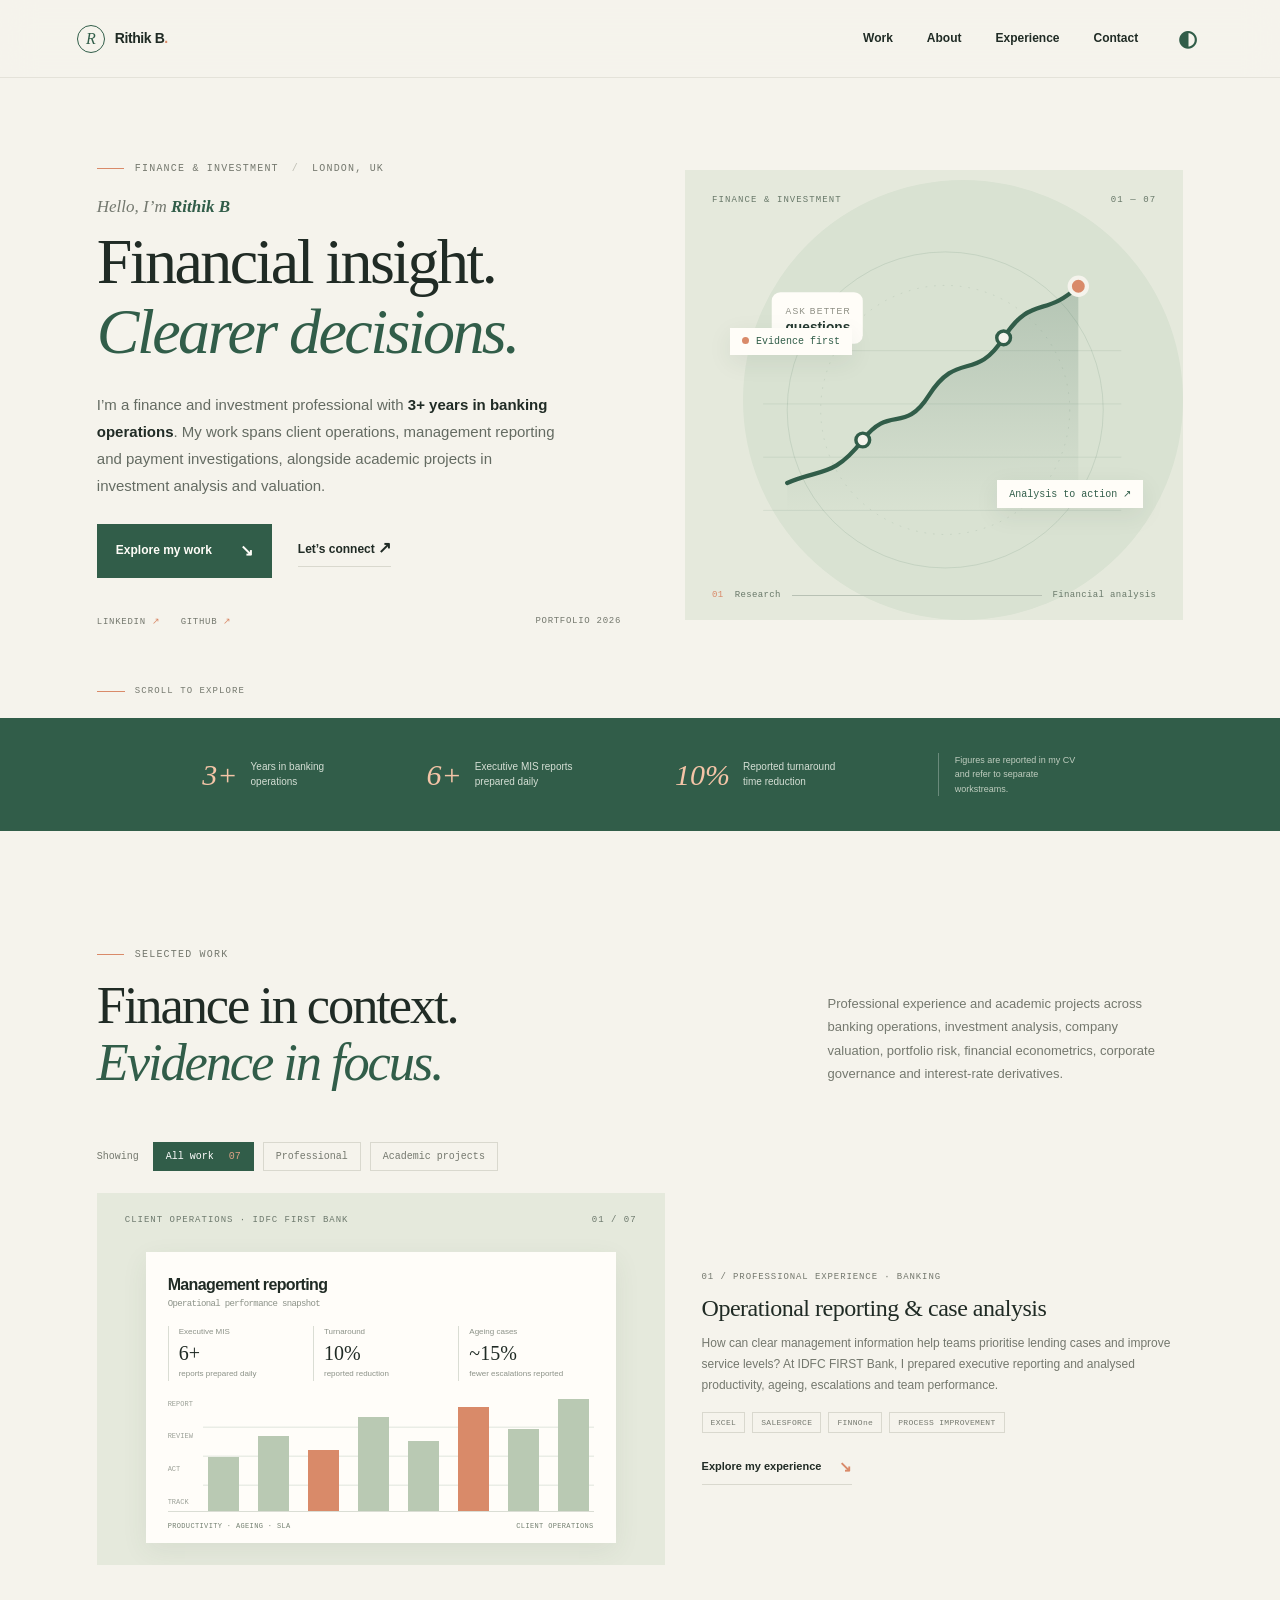
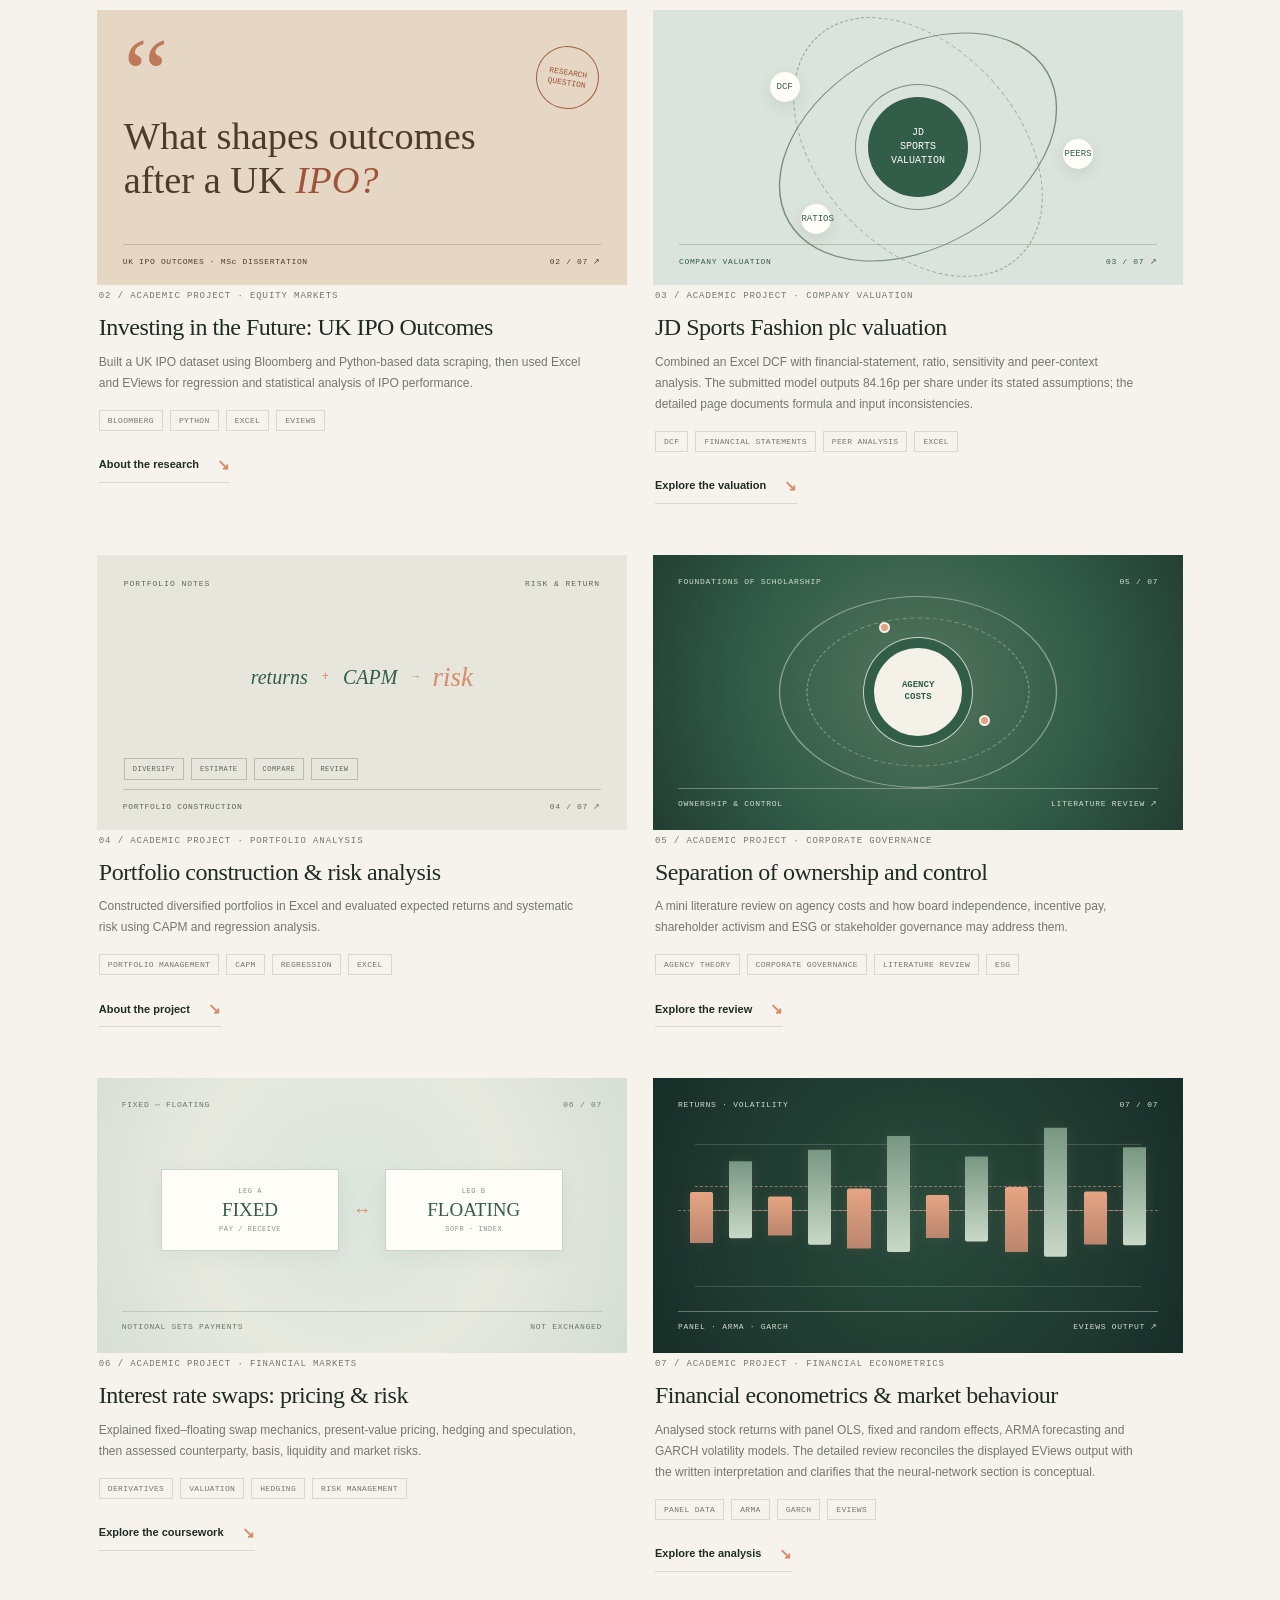
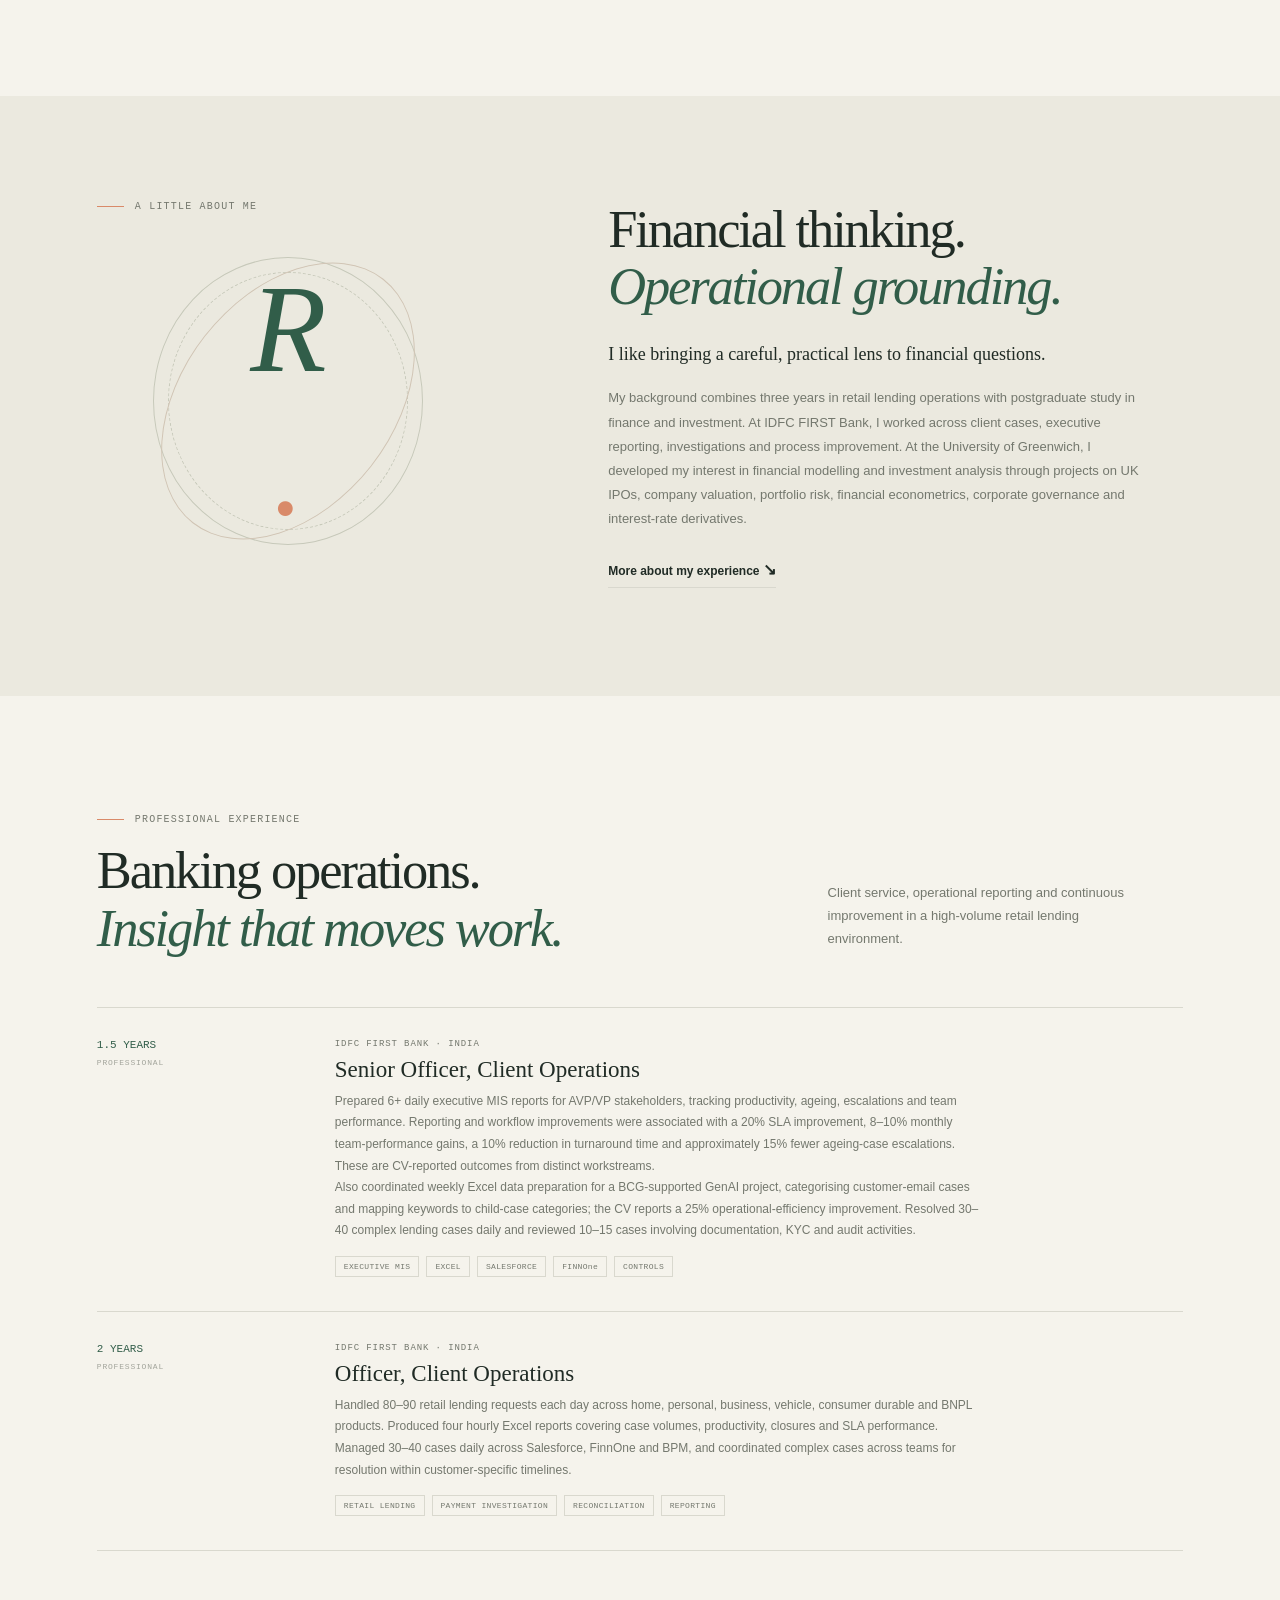
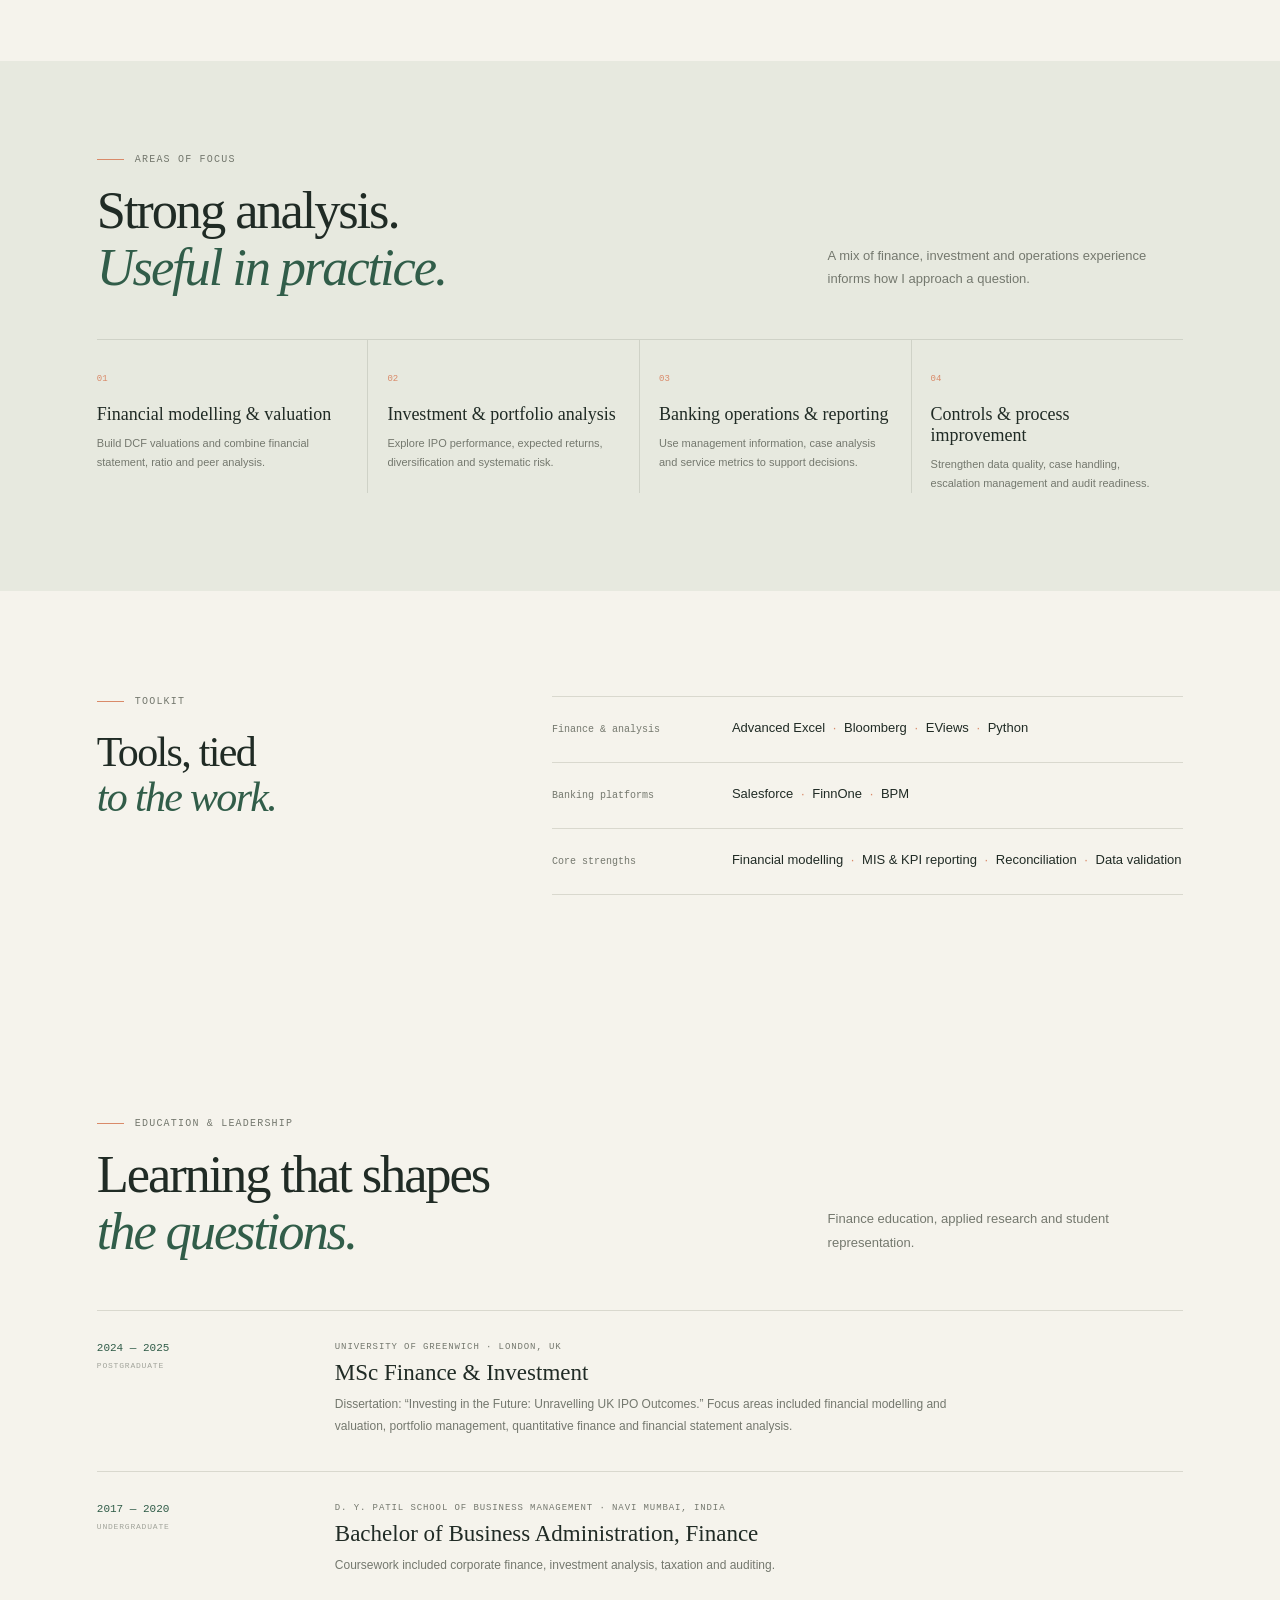
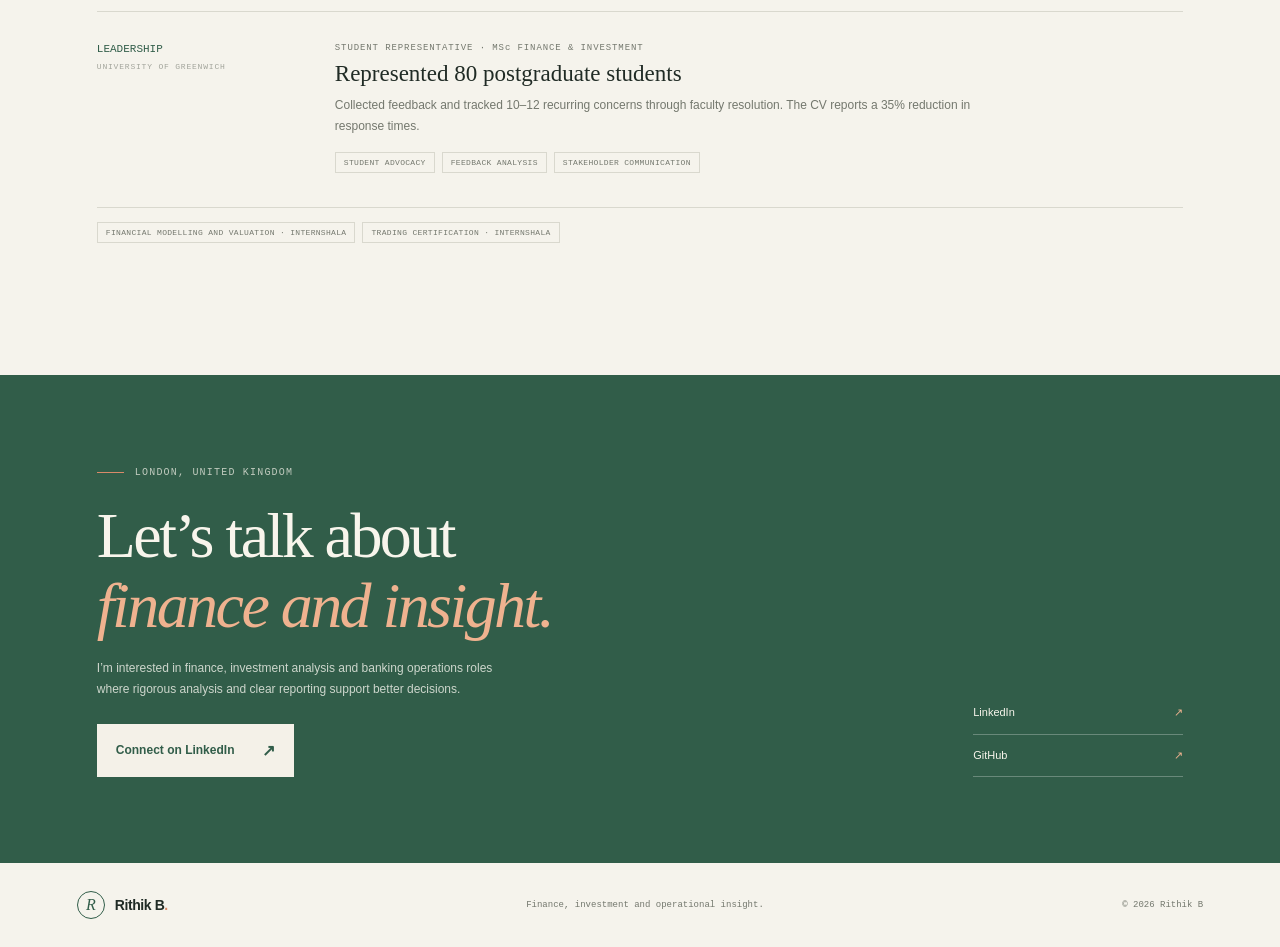
==== commit 6fe4d7b2: "Add financial econometrics project to portfolio" ====
--- a/index.html
+++ b/index.html
@@ -31,7 +31,7 @@
           <div class="hero-socials"><a href="https://www.linkedin.com/in/rithik-besare-7a39161ab" target="_blank" rel="noreferrer">LinkedIn <span aria-hidden="true">↗</span></a><a href="https://github.com/rithikbesare-code" target="_blank" rel="noreferrer">GitHub <span aria-hidden="true">↗</span></a><span>Portfolio <span id="current-year">2026</span></span></div>
         </div>
         <div class="hero-art" aria-label="Illustrated chart representing financial analysis" role="img">
-          <div class="art-topline"><span>FINANCE &amp; INVESTMENT</span><span>01 — 06</span></div>
+          <div class="art-topline"><span>FINANCE &amp; INVESTMENT</span><span>01 — 07</span></div>
           <div class="art-label art-label-one"><span class="art-label-dot"></span>Evidence first</div>
           <div class="art-label art-label-two">Analysis to action <span aria-hidden="true">↗</span></div>
           <svg class="chart-art" viewBox="0 0 580 440" fill="none" xmlns="http://www.w3.org/2000/svg" aria-hidden="true">
@@ -61,21 +61,21 @@
       </section>
 
       <section class="section section-wrap work-section" id="work">
-        <div class="section-heading"><div><p class="eyebrow"><span class="eyebrow-line"></span> SELECTED WORK</p><h2>Finance in context.<br /><em>Evidence in focus.</em></h2></div><p class="section-intro">Professional experience and academic projects across banking operations, investment analysis, company valuation, portfolio risk, corporate governance and interest-rate derivatives.</p></div>
-        <div class="filter-row" role="group" aria-label="Filter projects"><span>Showing</span><button class="filter-chip is-active" type="button" data-filter="all" aria-pressed="true">All work <span>06</span></button><button class="filter-chip" type="button" data-filter="business" aria-pressed="false">Professional</button><button class="filter-chip" type="button" data-filter="technical" aria-pressed="false">Academic projects</button></div>
+        <div class="section-heading"><div><p class="eyebrow"><span class="eyebrow-line"></span> SELECTED WORK</p><h2>Finance in context.<br /><em>Evidence in focus.</em></h2></div><p class="section-intro">Professional experience and academic projects across banking operations, investment analysis, company valuation, portfolio risk, financial econometrics, corporate governance and interest-rate derivatives.</p></div>
+        <div class="filter-row" role="group" aria-label="Filter projects"><span>Showing</span><button class="filter-chip is-active" type="button" data-filter="all" aria-pressed="true">All work <span>07</span></button><button class="filter-chip" type="button" data-filter="business" aria-pressed="false">Professional</button><button class="filter-chip" type="button" data-filter="technical" aria-pressed="false">Academic projects</button></div>
         <div class="project-grid">
           <article class="project-card project-feature" data-category="business">
             <a class="project-visual visual-retail" href="#experience" aria-label="Read about banking operations and reporting experience">
-              <div class="visual-head"><span>CLIENT OPERATIONS · IDFC FIRST BANK</span><span>01 / 06</span></div><div class="visual-dashboard"><div class="dash-title">Management reporting<span>Operational performance snapshot</span></div><div class="dash-metrics"><div><small>Executive MIS</small><b>6+</b><i>reports prepared daily</i></div><div><small>Turnaround</small><b>10%</b><i>reported reduction</i></div><div><small>Ageing cases</small><b>~15%</b><i>fewer escalations reported</i></div></div><div class="dash-chart"><div class="chart-axis"><span>REPORT</span><span>REVIEW</span><span>ACT</span><span>TRACK</span></div><div class="bar-set"><i style="--h:48%"></i><i style="--h:67%"></i><i style="--h:54%"></i><i style="--h:84%"></i><i style="--h:62%"></i><i style="--h:93%"></i><i style="--h:73%"></i><i style="--h:100%"></i></div></div><div class="dash-footer"><span>PRODUCTIVITY · AGEING · SLA</span><span>CLIENT OPERATIONS</span></div></div>
+              <div class="visual-head"><span>CLIENT OPERATIONS · IDFC FIRST BANK</span><span>01 / 07</span></div><div class="visual-dashboard"><div class="dash-title">Management reporting<span>Operational performance snapshot</span></div><div class="dash-metrics"><div><small>Executive MIS</small><b>6+</b><i>reports prepared daily</i></div><div><small>Turnaround</small><b>10%</b><i>reported reduction</i></div><div><small>Ageing cases</small><b>~15%</b><i>fewer escalations reported</i></div></div><div class="dash-chart"><div class="chart-axis"><span>REPORT</span><span>REVIEW</span><span>ACT</span><span>TRACK</span></div><div class="bar-set"><i style="--h:48%"></i><i style="--h:67%"></i><i style="--h:54%"></i><i style="--h:84%"></i><i style="--h:62%"></i><i style="--h:93%"></i><i style="--h:73%"></i><i style="--h:100%"></i></div></div><div class="dash-footer"><span>PRODUCTIVITY · AGEING · SLA</span><span>CLIENT OPERATIONS</span></div></div>
             </a>
             <div class="project-copy"><p class="project-meta">01 / PROFESSIONAL EXPERIENCE · BANKING</p><h3>Operational reporting &amp; case analysis</h3><p>How can clear management information help teams prioritise lending cases and improve service levels? At IDFC FIRST Bank, I prepared executive reporting and analysed productivity, ageing, escalations and team performance.</p><div class="tag-row"><span>EXCEL</span><span>SALESFORCE</span><span>FINNOne</span><span>PROCESS IMPROVEMENT</span></div><a class="project-link" href="#experience">Explore my experience <span aria-hidden="true">↘</span></a></div>
           </article>
-          <article class="project-card" data-category="technical"><a class="project-visual visual-customer" href="#education" aria-label="Read about the UK IPO outcomes academic project"><div class="quote-mark">“</div><p class="quote-preview">What shapes outcomes<br />after a UK <em>IPO?</em></p><div class="quote-bottom"><span>UK IPO OUTCOMES · MSc DISSERTATION</span><span>02 / 06 ↗</span></div><div class="quote-stamp">RESEARCH<br />QUESTION</div></a><div class="project-copy"><p class="project-meta">02 / ACADEMIC PROJECT · EQUITY MARKETS</p><h3>Investing in the Future: UK IPO Outcomes</h3><p>Built a UK IPO dataset using Bloomberg and Python-based data scraping, then used Excel and EViews for regression and statistical analysis of IPO performance.</p><div class="tag-row"><span>BLOOMBERG</span><span>PYTHON</span><span>EXCEL</span><span>EVIEWS</span></div><a class="project-link" href="#education">About the research <span aria-hidden="true">↘</span></a></div></article>
-          <article class="project-card" data-category="technical"><a class="project-visual visual-data" href="projects/jd-sports-valuation/" aria-label="Read the detailed JD Sports Fashion plc valuation project"><div class="data-orbit orbit-a"></div><div class="data-orbit orbit-b"></div><div class="data-core">JD<br />SPORTS<br />VALUATION</div><span class="data-node node-a">DCF</span><span class="data-node node-b">PEERS</span><span class="data-node node-c">RATIOS</span><div class="quote-bottom"><span>COMPANY VALUATION</span><span>03 / 06 ↗</span></div></a><div class="project-copy"><p class="project-meta">03 / ACADEMIC PROJECT · COMPANY VALUATION</p><h3>JD Sports Fashion plc valuation</h3><p>Combined an Excel DCF with financial-statement, ratio, sensitivity and peer-context analysis. The submitted model outputs 84.16p per share under its stated assumptions; the detailed page documents formula and input inconsistencies.</p><div class="tag-row"><span>DCF</span><span>FINANCIAL STATEMENTS</span><span>PEER ANALYSIS</span><span>EXCEL</span></div><a class="project-link" href="projects/jd-sports-valuation/">Explore the valuation <span aria-hidden="true">↘</span></a></div></article>
-          <article class="project-card" data-category="technical"><a class="project-visual visual-model" href="#education" aria-label="Read about the portfolio construction and risk analysis project"><div class="model-label">PORTFOLIO NOTES <span>RISK &amp; RETURN</span></div><div class="model-equation"><span>returns</span><b>+</b><span>CAPM</span><b>→</b><em>risk</em></div><div class="model-grid"><span>DIVERSIFY</span><span>ESTIMATE</span><span>COMPARE</span><span>REVIEW</span></div><div class="quote-bottom"><span>PORTFOLIO CONSTRUCTION</span><span>04 / 06 ↗</span></div></a><div class="project-copy"><p class="project-meta">04 / ACADEMIC PROJECT · PORTFOLIO ANALYSIS</p><h3>Portfolio construction &amp; risk analysis</h3><p>Constructed diversified portfolios in Excel and evaluated expected returns and systematic risk using CAPM and regression analysis.</p><div class="tag-row"><span>PORTFOLIO MANAGEMENT</span><span>CAPM</span><span>REGRESSION</span><span>EXCEL</span></div><a class="project-link" href="#education">About the project <span aria-hidden="true">↘</span></a></div></article>
+          <article class="project-card" data-category="technical"><a class="project-visual visual-customer" href="#education" aria-label="Read about the UK IPO outcomes academic project"><div class="quote-mark">“</div><p class="quote-preview">What shapes outcomes<br />after a UK <em>IPO?</em></p><div class="quote-bottom"><span>UK IPO OUTCOMES · MSc DISSERTATION</span><span>02 / 07 ↗</span></div><div class="quote-stamp">RESEARCH<br />QUESTION</div></a><div class="project-copy"><p class="project-meta">02 / ACADEMIC PROJECT · EQUITY MARKETS</p><h3>Investing in the Future: UK IPO Outcomes</h3><p>Built a UK IPO dataset using Bloomberg and Python-based data scraping, then used Excel and EViews for regression and statistical analysis of IPO performance.</p><div class="tag-row"><span>BLOOMBERG</span><span>PYTHON</span><span>EXCEL</span><span>EVIEWS</span></div><a class="project-link" href="#education">About the research <span aria-hidden="true">↘</span></a></div></article>
+          <article class="project-card" data-category="technical"><a class="project-visual visual-data" href="projects/jd-sports-valuation/" aria-label="Read the detailed JD Sports Fashion plc valuation project"><div class="data-orbit orbit-a"></div><div class="data-orbit orbit-b"></div><div class="data-core">JD<br />SPORTS<br />VALUATION</div><span class="data-node node-a">DCF</span><span class="data-node node-b">PEERS</span><span class="data-node node-c">RATIOS</span><div class="quote-bottom"><span>COMPANY VALUATION</span><span>03 / 07 ↗</span></div></a><div class="project-copy"><p class="project-meta">03 / ACADEMIC PROJECT · COMPANY VALUATION</p><h3>JD Sports Fashion plc valuation</h3><p>Combined an Excel DCF with financial-statement, ratio, sensitivity and peer-context analysis. The submitted model outputs 84.16p per share under its stated assumptions; the detailed page documents formula and input inconsistencies.</p><div class="tag-row"><span>DCF</span><span>FINANCIAL STATEMENTS</span><span>PEER ANALYSIS</span><span>EXCEL</span></div><a class="project-link" href="projects/jd-sports-valuation/">Explore the valuation <span aria-hidden="true">↘</span></a></div></article>
+          <article class="project-card" data-category="technical"><a class="project-visual visual-model" href="#education" aria-label="Read about the portfolio construction and risk analysis project"><div class="model-label">PORTFOLIO NOTES <span>RISK &amp; RETURN</span></div><div class="model-equation"><span>returns</span><b>+</b><span>CAPM</span><b>→</b><em>risk</em></div><div class="model-grid"><span>DIVERSIFY</span><span>ESTIMATE</span><span>COMPARE</span><span>REVIEW</span></div><div class="quote-bottom"><span>PORTFOLIO CONSTRUCTION</span><span>04 / 07 ↗</span></div></a><div class="project-copy"><p class="project-meta">04 / ACADEMIC PROJECT · PORTFOLIO ANALYSIS</p><h3>Portfolio construction &amp; risk analysis</h3><p>Constructed diversified portfolios in Excel and evaluated expected returns and systematic risk using CAPM and regression analysis.</p><div class="tag-row"><span>PORTFOLIO MANAGEMENT</span><span>CAPM</span><span>REGRESSION</span><span>EXCEL</span></div><a class="project-link" href="#education">About the project <span aria-hidden="true">↘</span></a></div></article>
           <article class="project-card" data-category="technical">
             <a class="project-visual visual-governance" href="projects/agency-costs/" aria-label="Read the literature review on ownership, control and agency costs">
-              <div class="governance-head"><span>FOUNDATIONS OF SCHOLARSHIP</span><span>05 / 06</span></div>
+              <div class="governance-head"><span>FOUNDATIONS OF SCHOLARSHIP</span><span>05 / 07</span></div>
               <div class="governance-orbit"><i></i><i></i><b>AGENCY<br />COSTS</b></div>
               <div class="governance-footer"><span>OWNERSHIP &amp; CONTROL</span><span>LITERATURE REVIEW ↗</span></div>
             </a>
@@ -83,16 +83,23 @@
           </article>
           <article class="project-card" data-category="technical">
             <a class="project-visual visual-swap" href="projects/interest-rate-swaps/" aria-label="Read about interest rate swap structure, pricing and risk">
-              <div class="swap-head"><span>FIXED ↔ FLOATING</span><span>06 / 06</span></div>
+              <div class="swap-head"><span>FIXED ↔ FLOATING</span><span>06 / 07</span></div>
               <div class="swap-flow"><div class="swap-leg"><small>LEG A</small><b>FIXED</b><span>PAY / RECEIVE</span></div><div class="swap-arrow" aria-hidden="true">↔</div><div class="swap-leg"><small>LEG B</small><b>FLOATING</b><span>SOFR · INDEX</span></div></div>
               <div class="swap-foot"><span>NOTIONAL SETS PAYMENTS</span><span>NOT EXCHANGED</span></div>
             </a>
             <div class="project-copy"><p class="project-meta">06 / ACADEMIC PROJECT · FINANCIAL MARKETS</p><h3>Interest rate swaps: pricing &amp; risk</h3><p>Explained fixed–floating swap mechanics, present-value pricing, hedging and speculation, then assessed counterparty, basis, liquidity and market risks.</p><div class="tag-row"><span>DERIVATIVES</span><span>VALUATION</span><span>HEDGING</span><span>RISK MANAGEMENT</span></div><a class="project-link" href="projects/interest-rate-swaps/">Explore the coursework <span aria-hidden="true">↘</span></a></div>
           </article>
-        </div>
+          <article class="project-card" data-category="technical">
+            <a class="project-visual visual-quant" href="projects/financial-time-series-ml/" aria-label="Read the financial econometrics and market behaviour project">
+              <div class="quant-head"><span>RETURNS · VOLATILITY</span><span>07 / 07</span></div>
+              <div class="quant-chart" aria-hidden="true"><i style="--bar:36%"></i><i style="--bar:55%"></i><i style="--bar:28%"></i><i style="--bar:68%"></i><i style="--bar:43%"></i><i style="--bar:83%"></i><i style="--bar:31%"></i><i style="--bar:61%"></i><i style="--bar:46%"></i><i style="--bar:92%"></i><i style="--bar:38%"></i><i style="--bar:70%"></i><b></b></div>
+              <div class="quant-foot"><span>PANEL · ARMA · GARCH</span><span>EVIEWS OUTPUT ↗</span></div>
+            </a>
+            <div class="project-copy"><p class="project-meta">07 / ACADEMIC PROJECT · FINANCIAL ECONOMETRICS</p><h3>Financial econometrics &amp; market behaviour</h3><p>Analysed stock returns with panel OLS, fixed and random effects, ARMA forecasting and GARCH volatility models. The detailed review reconciles the displayed EViews output with the written interpretation and clarifies that the neural-network section is conceptual.</p><div class="tag-row"><span>PANEL DATA</span><span>ARMA</span><span>GARCH</span><span>EVIEWS</span></div><a class="project-link" href="projects/financial-time-series-ml/">Explore the analysis <span aria-hidden="true">↘</span></a></div>
+          </article>        </div>
       </section>
 
-      <section class="about-band" id="about"><div class="section-wrap about-inner"><div class="about-aside"><p class="eyebrow"><span class="eyebrow-line"></span> A LITTLE ABOUT ME</p><div class="about-monogram" aria-hidden="true">R<span>.</span></div></div><div class="about-copy"><h2>Financial thinking.<br /><em>Operational grounding.</em></h2><p class="about-lead">I like bringing a careful, practical lens to financial questions.</p><p>My background combines three years in retail lending operations with postgraduate study in finance and investment. At IDFC FIRST Bank, I worked across client cases, executive reporting, investigations and process improvement. At the University of Greenwich, I developed my interest in financial modelling and investment analysis through projects on UK IPOs, company valuation, portfolio risk, corporate governance and interest-rate derivatives.</p><a class="text-link" href="#experience">More about my experience <span aria-hidden="true">↘</span></a></div></div></section>
+      <section class="about-band" id="about"><div class="section-wrap about-inner"><div class="about-aside"><p class="eyebrow"><span class="eyebrow-line"></span> A LITTLE ABOUT ME</p><div class="about-monogram" aria-hidden="true">R<span>.</span></div></div><div class="about-copy"><h2>Financial thinking.<br /><em>Operational grounding.</em></h2><p class="about-lead">I like bringing a careful, practical lens to financial questions.</p><p>My background combines three years in retail lending operations with postgraduate study in finance and investment. At IDFC FIRST Bank, I worked across client cases, executive reporting, investigations and process improvement. At the University of Greenwich, I developed my interest in financial modelling and investment analysis through projects on UK IPOs, company valuation, portfolio risk, financial econometrics, corporate governance and interest-rate derivatives.</p><a class="text-link" href="#experience">More about my experience <span aria-hidden="true">↘</span></a></div></div></section>
 
       <section class="section section-wrap experience-section" id="experience"><div class="section-heading"><div><p class="eyebrow"><span class="eyebrow-line"></span> PROFESSIONAL EXPERIENCE</p><h2>Banking operations.<br /><em>Insight that moves work.</em></h2></div><p class="section-intro">Client service, operational reporting and continuous improvement in a high-volume retail lending environment.</p></div><div class="timeline">
         <article class="timeline-entry"><div class="timeline-date">1.5 YEARS<span>PROFESSIONAL</span></div><div class="timeline-body"><p class="timeline-type">IDFC FIRST BANK · INDIA</p><h3>Senior Officer, Client Operations</h3><p>Prepared 6+ daily executive MIS reports for AVP/VP stakeholders, tracking productivity, ageing, escalations and team performance. Reporting and workflow improvements were associated with a 20% SLA improvement, 8–10% monthly team-performance gains, a 10% reduction in turnaround time and approximately 15% fewer ageing-case escalations. These are CV-reported outcomes from distinct workstreams.</p><p>Also coordinated weekly Excel data preparation for a BCG-supported GenAI project, categorising customer-email cases and mapping keywords to child-case categories; the CV reports a 25% operational-efficiency improvement. Resolved 30–40 complex lending cases daily and reviewed 10–15 cases involving documentation, KYC and audit activities.</p><div class="tag-row"><span>EXECUTIVE MIS</span><span>EXCEL</span><span>SALESFORCE</span><span>FINNOne</span><span>CONTROLS</span></div></div></article>
@@ -113,4 +120,5 @@
     </main>
     <footer class="site-footer"><a class="wordmark" href="#home"><span class="wordmark-mark">R</span><span>Rithik B<span class="wordmark-dot">.</span></span></a><p>Finance, investment and operational insight.</p><span>© <span id="footer-year">2026</span> Rithik B</span></footer>
   </body>
-</html>+</html>
+
--- a/styles.css
+++ b/styles.css
@@ -4,7 +4,6 @@
 @media(max-width:900px){.hero{grid-template-columns:1fr .85fr;gap:3vw}.hero-art{min-height:380px}.site-nav{gap:23px}.project-feature{gap:23px}.visual-retail{min-height:330px}.about-inner{gap:6vw}.capability-grid{grid-template-columns:repeat(2,1fr);row-gap:27px}.capability-grid article:nth-child(2){border-right:0}.capability-grid article:nth-child(3){padding-left:0}.toolkit-section{gap:5vw}}
 @media(max-width:680px){html{scroll-padding-top:72px}.site-header{height:68px;padding:0 22px}.menu-toggle{display:grid;gap:5px;padding:10px}.menu-toggle span{width:19px;height:1px;background:var(--ink)}.site-nav{display:none;position:absolute;top:67px;left:0;right:0;padding:16px 22px 22px;background:var(--paper);border-bottom:1px solid var(--line);align-items:flex-start;flex-direction:column;gap:15px}.site-nav.is-open{display:flex}.theme-toggle{padding:0}.section-wrap{padding-left:22px;padding-right:22px}.hero{display:flex;flex-direction:column;align-items:stretch;padding-top:55px;padding-bottom:70px;gap:38px}.hero h1{font-size:50px}.hero-description{font-size:14px}.hero-art{min-height:310px}.chart-art{max-height:280px}.art-topline{top:17px;left:18px;right:18px}.art-caption{left:18px;right:18px;bottom:14px}.art-label-one{left:5%;top:33%}.art-label-two{right:5%;bottom:23%}.hero-socials{margin-top:28px;gap:15px}.hero-socials>span{display:none}.scroll-cue{left:22px;bottom:22px}.proof-strip{padding:22px;gap:15px;justify-content:space-between;flex-wrap:wrap}.proof-item{gap:7px}.proof-value{font-size:24px}.proof-label{font-size:8px}.proof-note{width:100%;max-width:none;border-left:0;border-top:1px solid #ffffff47;padding:10px 0 0;margin:0}.section{padding-top:78px;padding-bottom:78px}.section-heading{display:block;margin-bottom:34px}.section-heading h2,.about-copy h2{font-size:43px}.section-intro{margin:18px 0 0;font-size:12px}.filter-row{overflow:auto;white-space:nowrap;padding-bottom:5px}.filter-chip{padding:7px 9px}.project-grid{grid-template-columns:1fr;gap:34px}.project-feature{grid-column:auto;grid-template-columns:1fr;gap:16px}.visual-retail{min-height:300px;padding:18px}.visual-dashboard{margin-top:22px;padding:17px}.project-copy h3{font-size:22px}.project-visual{min-height:260px}.visual-retail{min-height:300px}.about-inner{display:block;padding-top:73px;padding-bottom:77px}.about-aside .eyebrow{margin-bottom:25px}.about-monogram{width:140px;margin:0 0 30px 6px;font-size:65px}.about-copy h2{margin-bottom:19px}.about-copy .about-lead{font-size:17px}.timeline-entry{grid-template-columns:1fr;gap:10px;padding:24px 0}.timeline-date span{display:inline;margin-left:8px}.timeline-body h3{font-size:21px}.capabilities-section{padding:72px 0}.capability-grid{grid-template-columns:1fr 1fr;row-gap:24px}.capability-grid article{padding-right:13px}.capability-grid article+article{padding-left:13px}.capability-grid article:nth-child(odd){padding-left:0}.capability-grid article:nth-child(even){border-right:0}.capability-grid h3{font-size:16px}.toolkit-section{display:block;padding-top:76px;padding-bottom:76px}.toolkit-title{margin-bottom:28px}.toolkit-title h2{font-size:40px}.toolkit-list>div{grid-template-columns:120px 1fr;gap:12px}.toolkit-list h3{font-size:9px}.toolkit-list p{font-size:11px}.contact-inner{display:block;padding-top:73px;padding-bottom:65px}.contact-inner h2{font-size:48px}.contact-inner>div:first-child>p:not(.eyebrow){max-width:350px}.contact-links{margin-top:33px}.site-footer{padding:21px 22px;flex-wrap:wrap}.site-footer p{width:100%;order:3;margin:0}.site-footer>span{font-size:8px}}
 @media(prefers-reduced-motion:reduce){*,*::before,*::after{scroll-behavior:auto!important;transition:none!important}}
-
 
 .visual-governance{background:radial-gradient(circle at 50% 47%,#55745d 0,#315d49 55%,#233d31 100%);padding:22px 25px;color:#f3f4e9;display:flex;flex-direction:column;justify-content:space-between;isolation:isolate}
 .visual-governance:before,.visual-governance:after{content:"";position:absolute;width:190px;height:190px;border:1px solid #d9e2d280;border-radius:50%;left:50%;top:50%;transform:translate(-50%,-50%) scaleX(1.45) rotate(27deg);z-index:-1}
@@ -26,3 +25,15 @@
 .swap-foot{border-top:1px solid #bfcabe;padding-top:10px;color:#687869}
 body[data-theme=dark] .visual-swap{background:linear-gradient(140deg,#35473a,#303d34)}
 body[data-theme=dark] .swap-leg{background:#e9e8dd;color:#24342a}
+
+.visual-quant{background:radial-gradient(circle at 50% 52%,#284a3c 0,#203a31 62%,#172d27 100%);color:#f3f1e8;padding:22px 25px;display:flex;flex-direction:column;justify-content:space-between}
+.visual-quant:before,.visual-quant:after{content:"";position:absolute;inset:24% 8%;border-top:1px solid #c8d7c633;border-bottom:1px solid #c8d7c633}
+.visual-quant:after{inset:39% 8%;border:0;border-top:1px dashed #e8b19b88}
+.quant-head,.quant-foot{position:relative;z-index:2;display:flex;justify-content:space-between;font:8px var(--mono);letter-spacing:.09em;color:#d1ddce}
+.quant-chart{height:140px;position:relative;display:flex;align-items:center;justify-content:space-around;gap:5px;padding:0 6px}
+.quant-chart:before{content:"";position:absolute;left:0;right:0;top:50%;border-top:1px dashed #edb9a377}
+.quant-chart i{position:relative;z-index:1;width:5%;height:var(--bar);background:linear-gradient(180deg,#e6a584,#bb856d);border-radius:2px 2px 0 0;transform:translateY(14%);box-shadow:0 0 14px #dc9f7a22}
+.quant-chart i:nth-child(even){transform:translateY(-14%) scaleY(-1);background:linear-gradient(180deg,#c8d9c7,#789782)}
+.quant-chart b{position:absolute;left:4%;right:4%;top:50%;height:1px;background:#f0c4ab55;z-index:0}
+.quant-foot{border-top:1px solid #d9e2d266;padding-top:10px}
+body[data-theme=dark] .visual-quant{background:radial-gradient(circle at 50% 52%,#395344 0,#293f33 62%,#20352b 100%)}
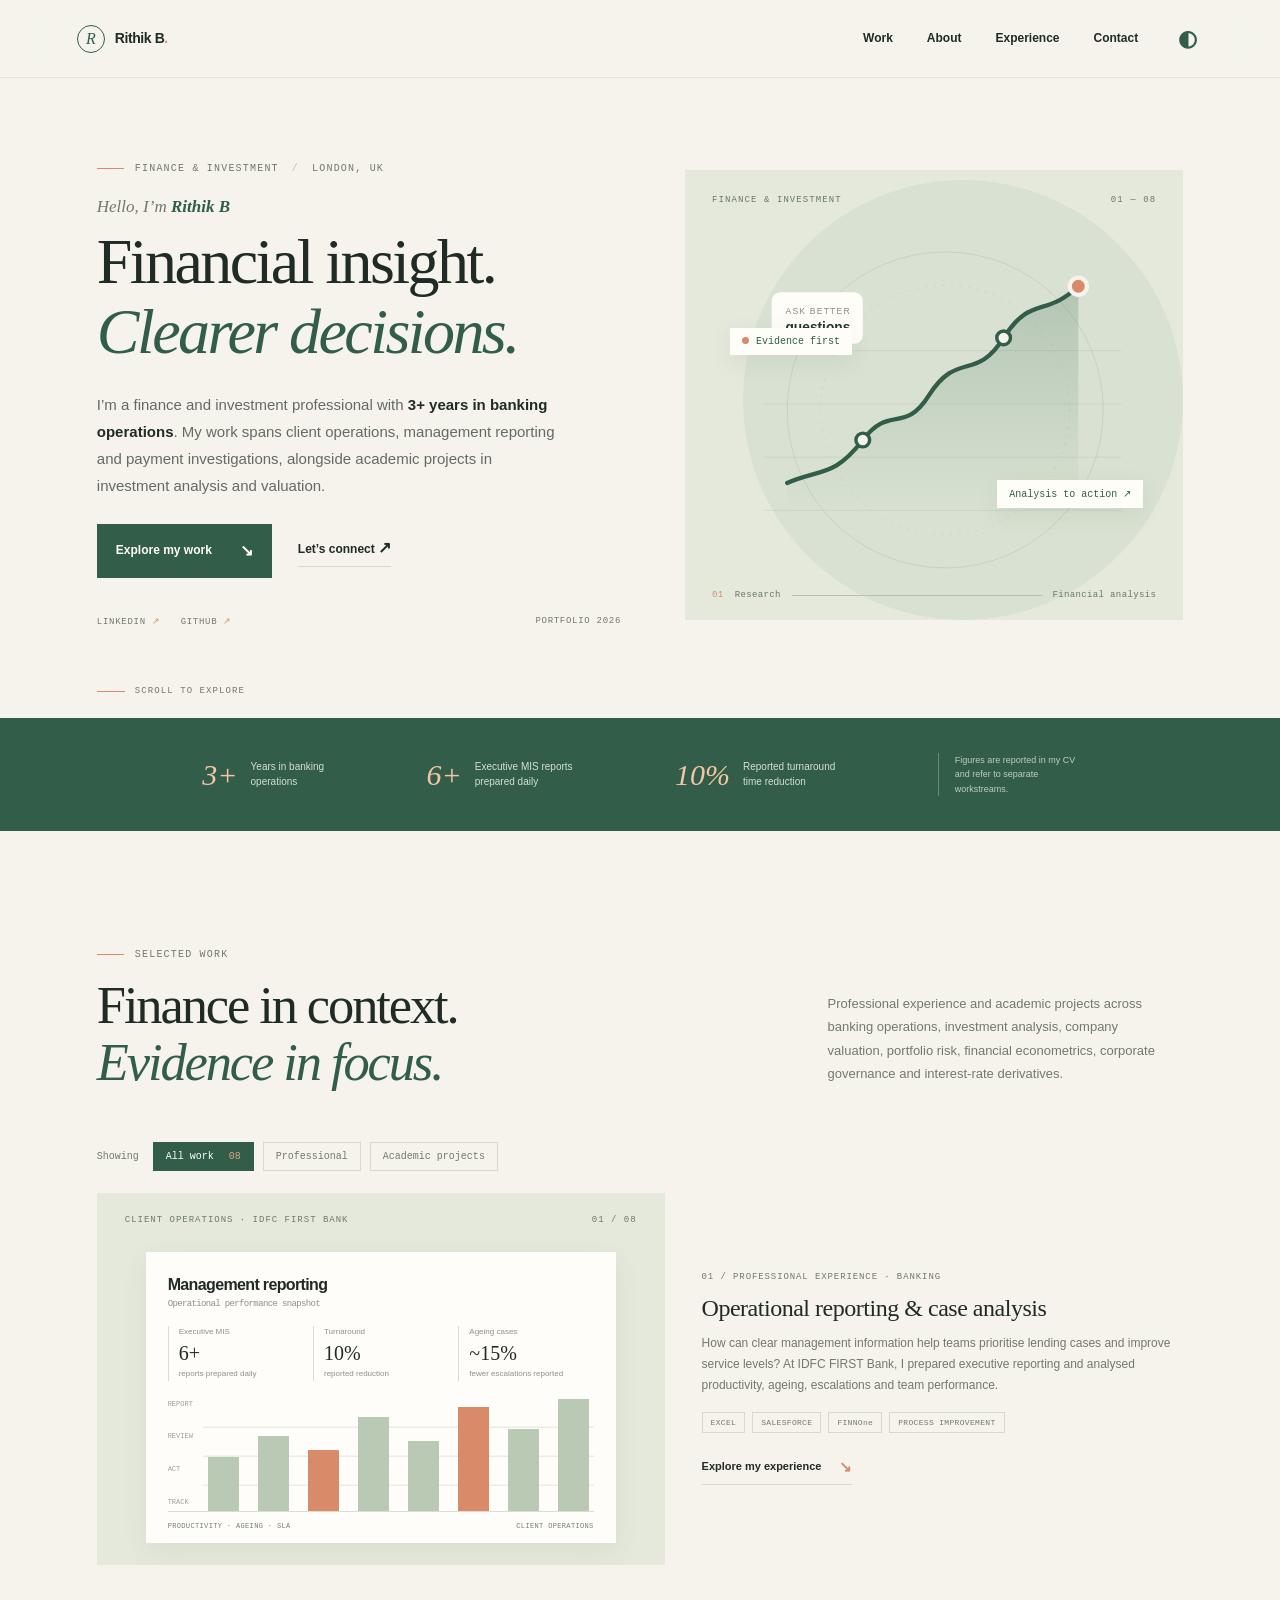
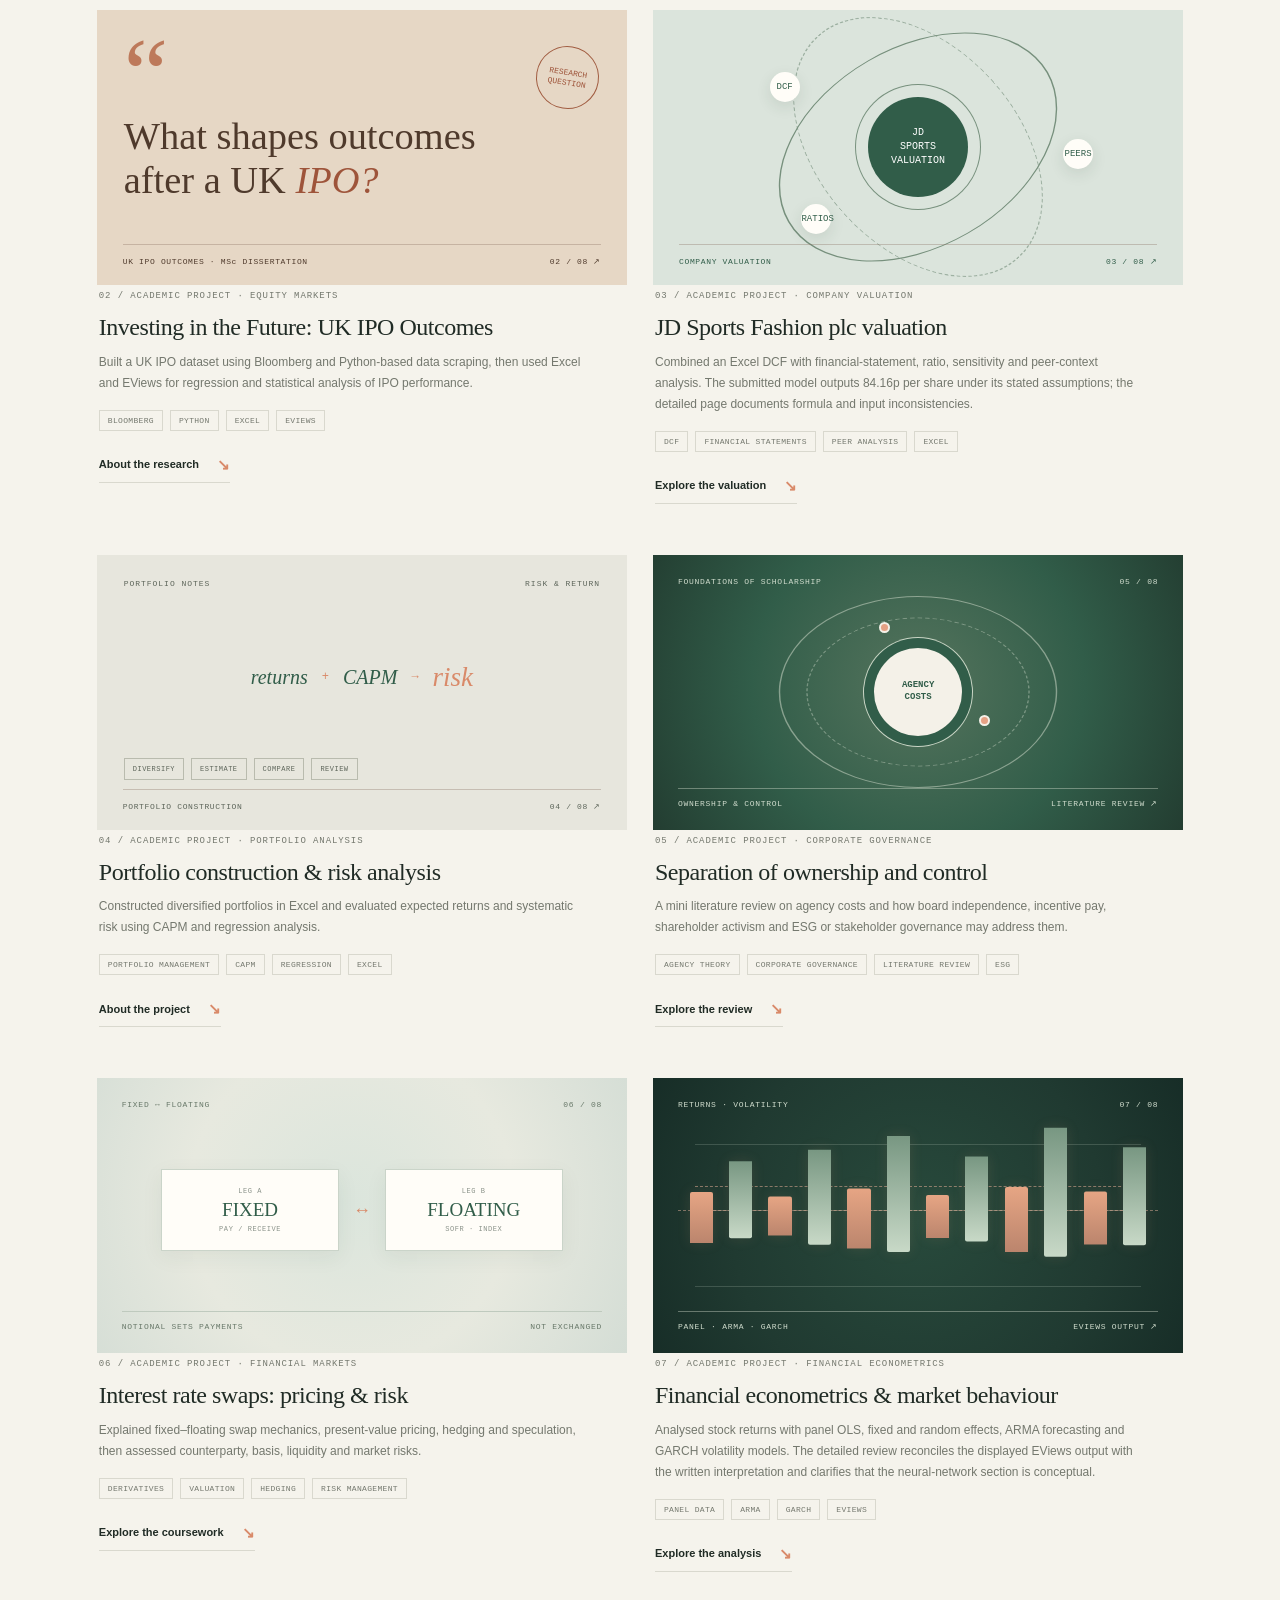
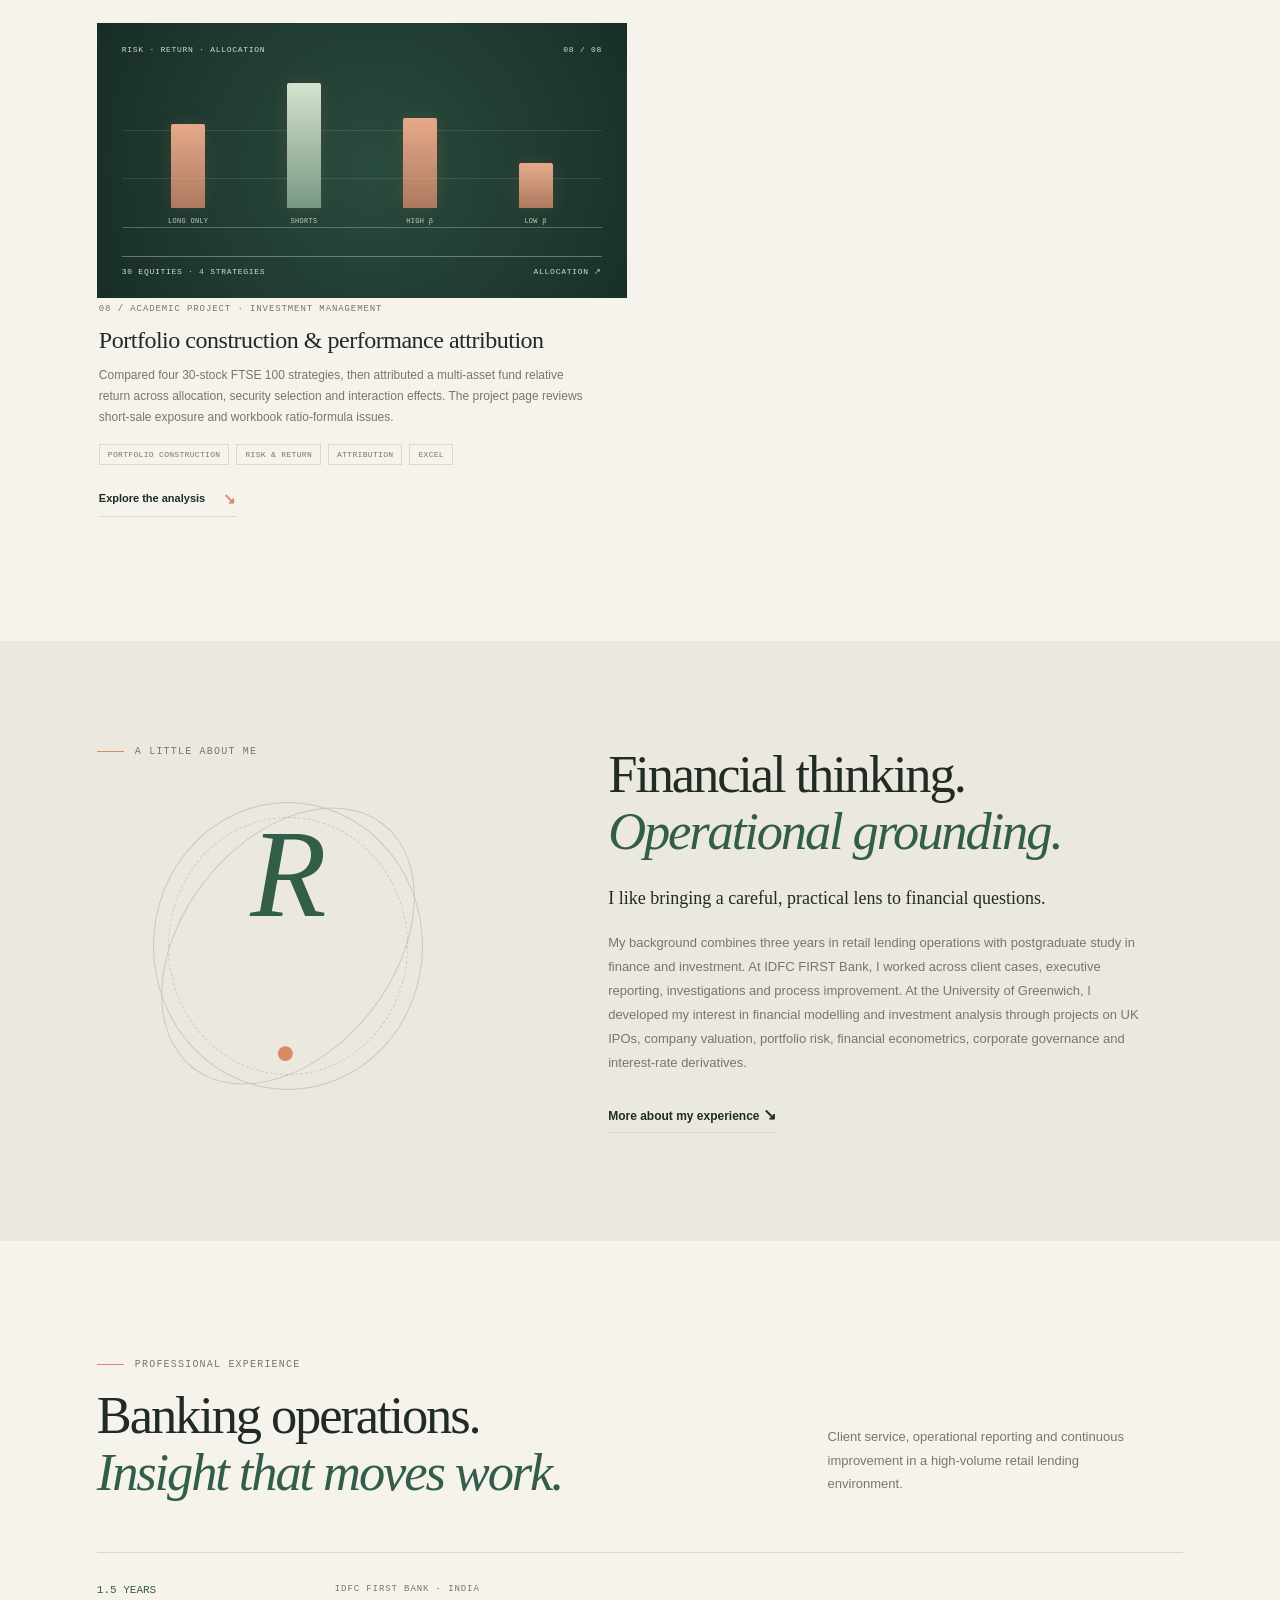
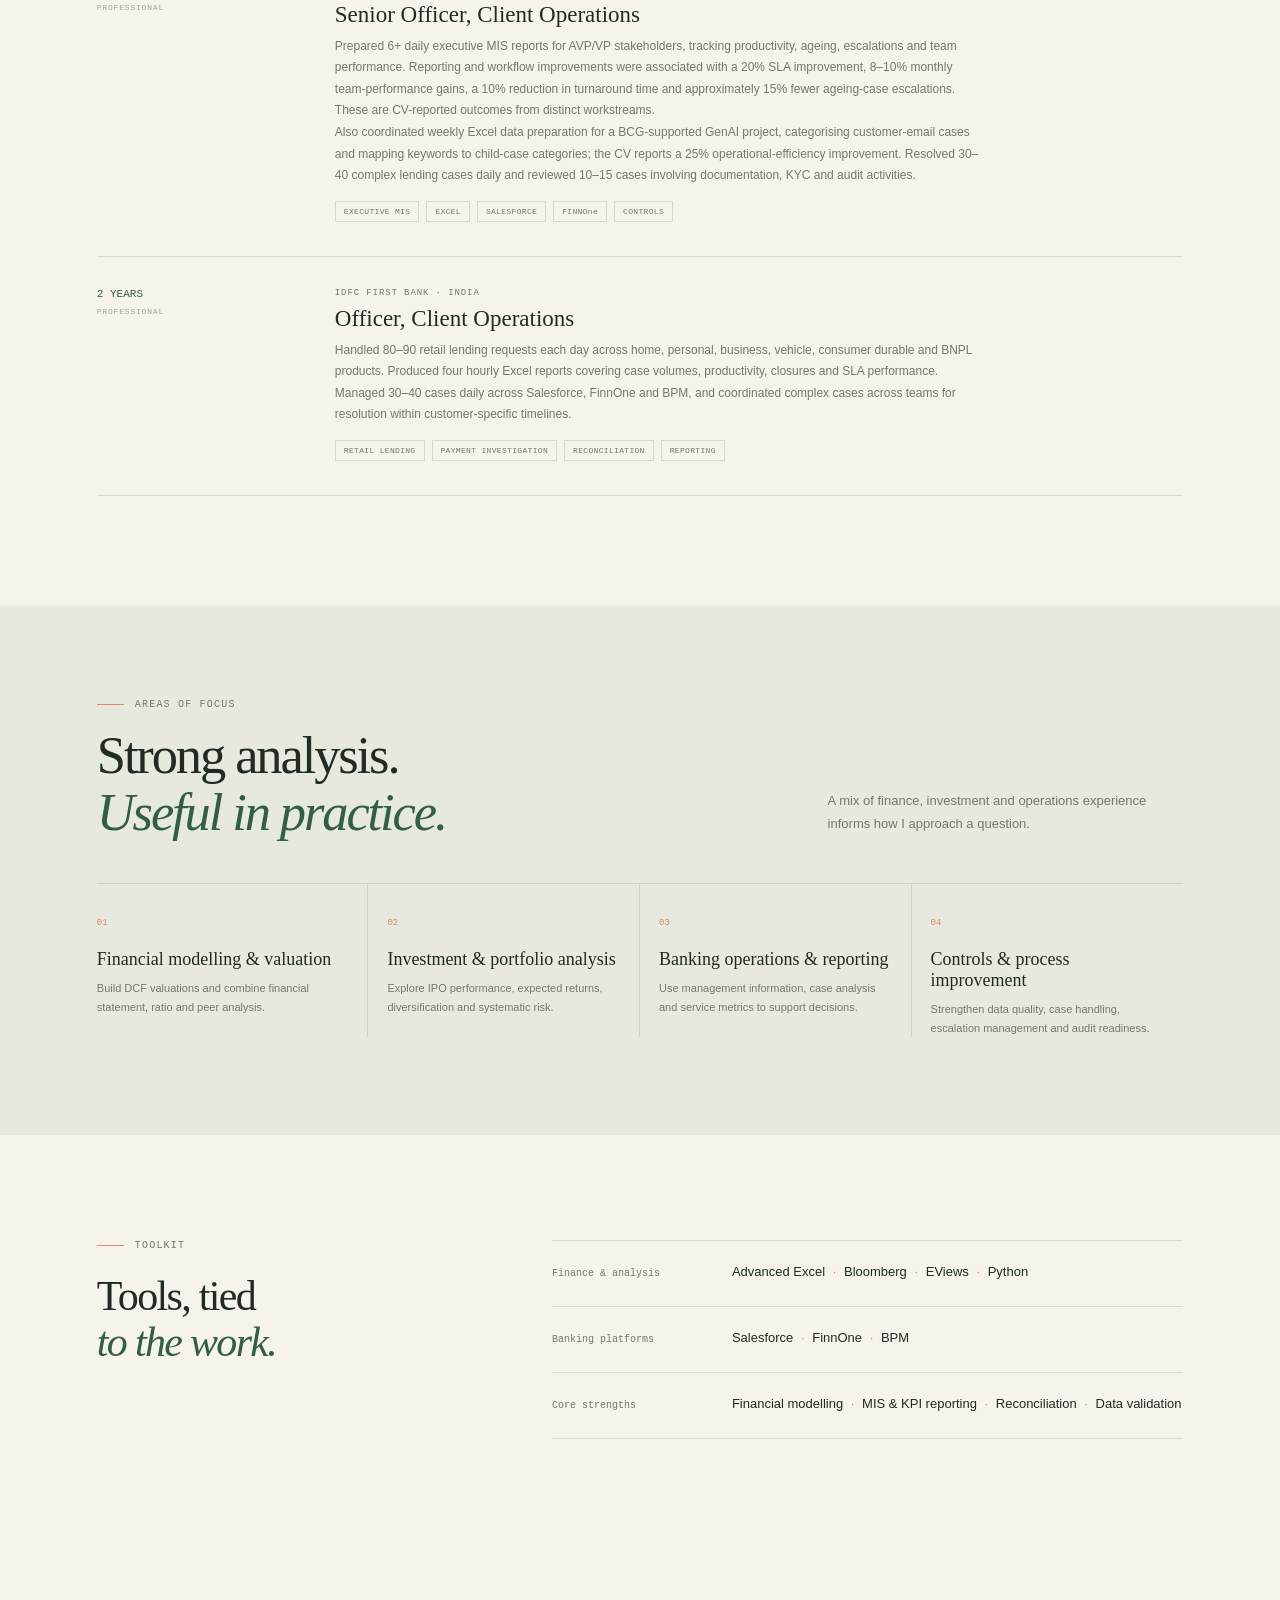
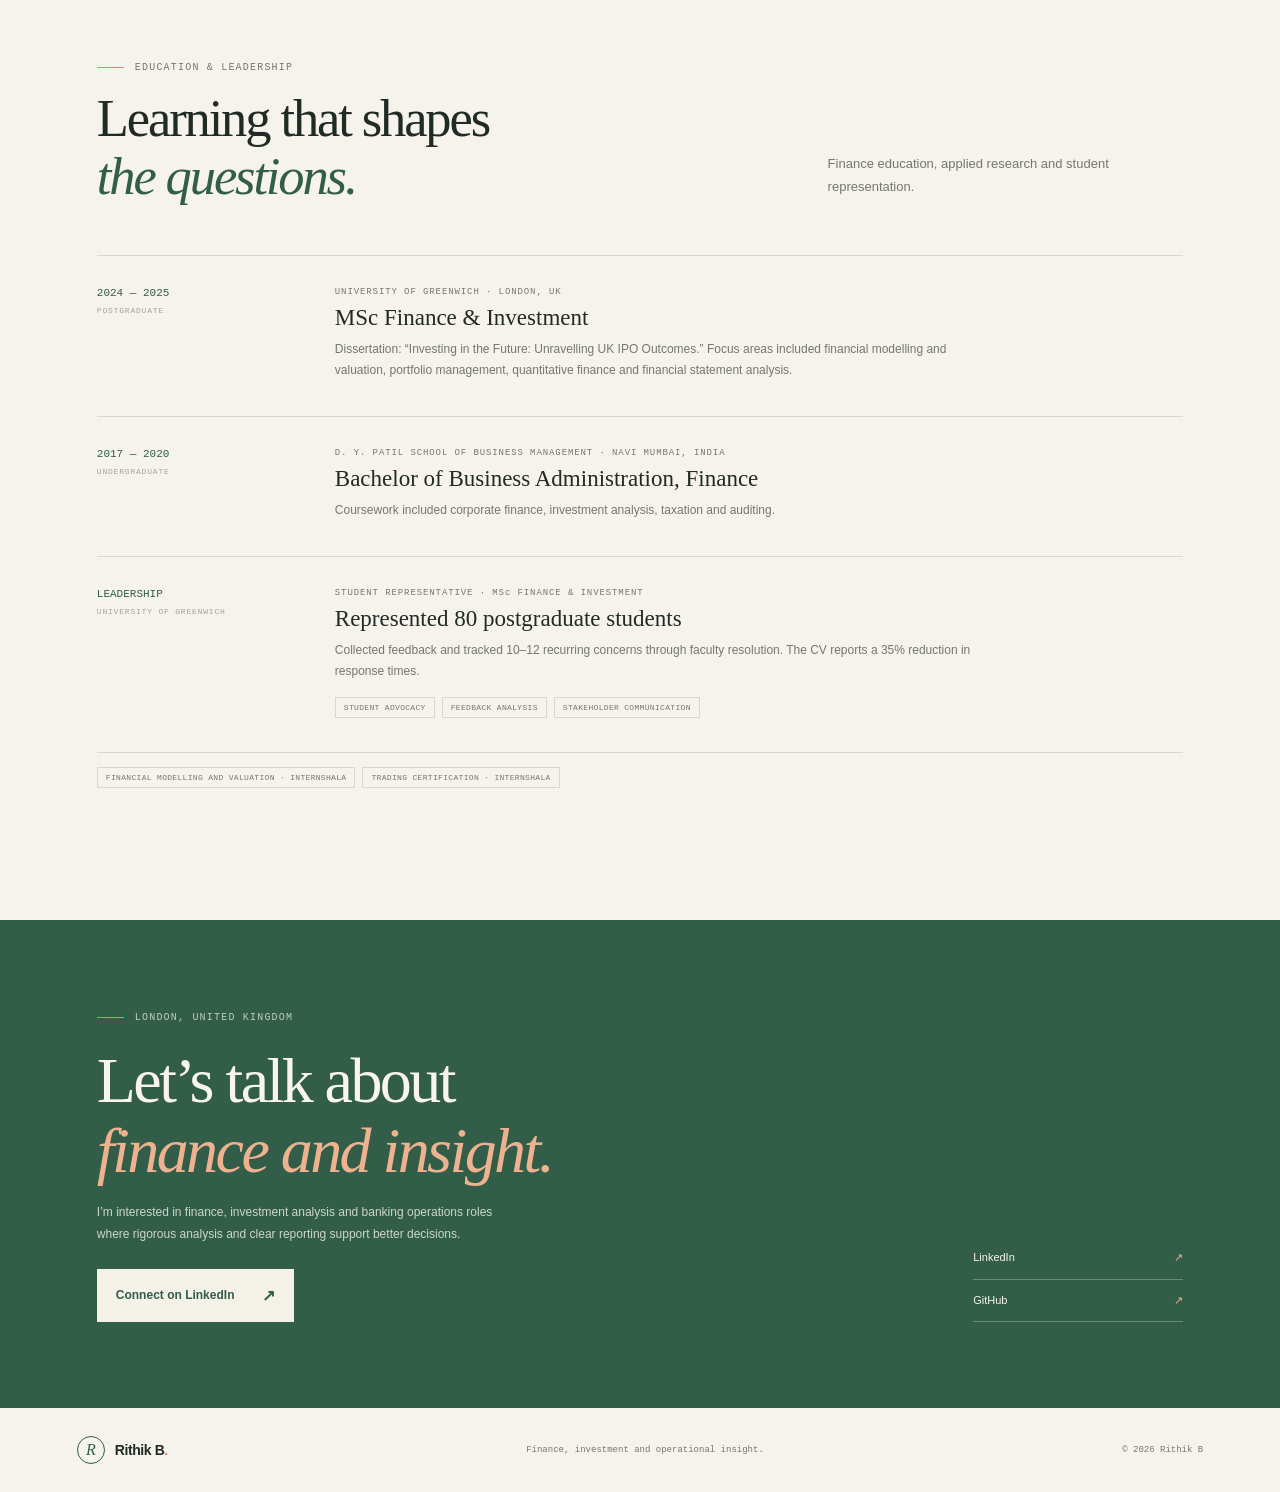
==== commit d2d0f171: "Add portfolio construction and attribution project" ====
--- a/index.html
+++ b/index.html
@@ -31,7 +31,7 @@
           <div class="hero-socials"><a href="https://www.linkedin.com/in/rithik-besare-7a39161ab" target="_blank" rel="noreferrer">LinkedIn <span aria-hidden="true">↗</span></a><a href="https://github.com/rithikbesare-code" target="_blank" rel="noreferrer">GitHub <span aria-hidden="true">↗</span></a><span>Portfolio <span id="current-year">2026</span></span></div>
         </div>
         <div class="hero-art" aria-label="Illustrated chart representing financial analysis" role="img">
-          <div class="art-topline"><span>FINANCE &amp; INVESTMENT</span><span>01 — 07</span></div>
+          <div class="art-topline"><span>FINANCE &amp; INVESTMENT</span><span>01 — 08</span></div>
           <div class="art-label art-label-one"><span class="art-label-dot"></span>Evidence first</div>
           <div class="art-label art-label-two">Analysis to action <span aria-hidden="true">↗</span></div>
           <svg class="chart-art" viewBox="0 0 580 440" fill="none" xmlns="http://www.w3.org/2000/svg" aria-hidden="true">
@@ -62,20 +62,20 @@
 
       <section class="section section-wrap work-section" id="work">
         <div class="section-heading"><div><p class="eyebrow"><span class="eyebrow-line"></span> SELECTED WORK</p><h2>Finance in context.<br /><em>Evidence in focus.</em></h2></div><p class="section-intro">Professional experience and academic projects across banking operations, investment analysis, company valuation, portfolio risk, financial econometrics, corporate governance and interest-rate derivatives.</p></div>
-        <div class="filter-row" role="group" aria-label="Filter projects"><span>Showing</span><button class="filter-chip is-active" type="button" data-filter="all" aria-pressed="true">All work <span>07</span></button><button class="filter-chip" type="button" data-filter="business" aria-pressed="false">Professional</button><button class="filter-chip" type="button" data-filter="technical" aria-pressed="false">Academic projects</button></div>
+        <div class="filter-row" role="group" aria-label="Filter projects"><span>Showing</span><button class="filter-chip is-active" type="button" data-filter="all" aria-pressed="true">All work <span>08</span></button><button class="filter-chip" type="button" data-filter="business" aria-pressed="false">Professional</button><button class="filter-chip" type="button" data-filter="technical" aria-pressed="false">Academic projects</button></div>
         <div class="project-grid">
           <article class="project-card project-feature" data-category="business">
             <a class="project-visual visual-retail" href="#experience" aria-label="Read about banking operations and reporting experience">
-              <div class="visual-head"><span>CLIENT OPERATIONS · IDFC FIRST BANK</span><span>01 / 07</span></div><div class="visual-dashboard"><div class="dash-title">Management reporting<span>Operational performance snapshot</span></div><div class="dash-metrics"><div><small>Executive MIS</small><b>6+</b><i>reports prepared daily</i></div><div><small>Turnaround</small><b>10%</b><i>reported reduction</i></div><div><small>Ageing cases</small><b>~15%</b><i>fewer escalations reported</i></div></div><div class="dash-chart"><div class="chart-axis"><span>REPORT</span><span>REVIEW</span><span>ACT</span><span>TRACK</span></div><div class="bar-set"><i style="--h:48%"></i><i style="--h:67%"></i><i style="--h:54%"></i><i style="--h:84%"></i><i style="--h:62%"></i><i style="--h:93%"></i><i style="--h:73%"></i><i style="--h:100%"></i></div></div><div class="dash-footer"><span>PRODUCTIVITY · AGEING · SLA</span><span>CLIENT OPERATIONS</span></div></div>
+              <div class="visual-head"><span>CLIENT OPERATIONS · IDFC FIRST BANK</span><span>01 / 08</span></div><div class="visual-dashboard"><div class="dash-title">Management reporting<span>Operational performance snapshot</span></div><div class="dash-metrics"><div><small>Executive MIS</small><b>6+</b><i>reports prepared daily</i></div><div><small>Turnaround</small><b>10%</b><i>reported reduction</i></div><div><small>Ageing cases</small><b>~15%</b><i>fewer escalations reported</i></div></div><div class="dash-chart"><div class="chart-axis"><span>REPORT</span><span>REVIEW</span><span>ACT</span><span>TRACK</span></div><div class="bar-set"><i style="--h:48%"></i><i style="--h:67%"></i><i style="--h:54%"></i><i style="--h:84%"></i><i style="--h:62%"></i><i style="--h:93%"></i><i style="--h:73%"></i><i style="--h:100%"></i></div></div><div class="dash-footer"><span>PRODUCTIVITY · AGEING · SLA</span><span>CLIENT OPERATIONS</span></div></div>
             </a>
             <div class="project-copy"><p class="project-meta">01 / PROFESSIONAL EXPERIENCE · BANKING</p><h3>Operational reporting &amp; case analysis</h3><p>How can clear management information help teams prioritise lending cases and improve service levels? At IDFC FIRST Bank, I prepared executive reporting and analysed productivity, ageing, escalations and team performance.</p><div class="tag-row"><span>EXCEL</span><span>SALESFORCE</span><span>FINNOne</span><span>PROCESS IMPROVEMENT</span></div><a class="project-link" href="#experience">Explore my experience <span aria-hidden="true">↘</span></a></div>
           </article>
-          <article class="project-card" data-category="technical"><a class="project-visual visual-customer" href="#education" aria-label="Read about the UK IPO outcomes academic project"><div class="quote-mark">“</div><p class="quote-preview">What shapes outcomes<br />after a UK <em>IPO?</em></p><div class="quote-bottom"><span>UK IPO OUTCOMES · MSc DISSERTATION</span><span>02 / 07 ↗</span></div><div class="quote-stamp">RESEARCH<br />QUESTION</div></a><div class="project-copy"><p class="project-meta">02 / ACADEMIC PROJECT · EQUITY MARKETS</p><h3>Investing in the Future: UK IPO Outcomes</h3><p>Built a UK IPO dataset using Bloomberg and Python-based data scraping, then used Excel and EViews for regression and statistical analysis of IPO performance.</p><div class="tag-row"><span>BLOOMBERG</span><span>PYTHON</span><span>EXCEL</span><span>EVIEWS</span></div><a class="project-link" href="#education">About the research <span aria-hidden="true">↘</span></a></div></article>
-          <article class="project-card" data-category="technical"><a class="project-visual visual-data" href="projects/jd-sports-valuation/" aria-label="Read the detailed JD Sports Fashion plc valuation project"><div class="data-orbit orbit-a"></div><div class="data-orbit orbit-b"></div><div class="data-core">JD<br />SPORTS<br />VALUATION</div><span class="data-node node-a">DCF</span><span class="data-node node-b">PEERS</span><span class="data-node node-c">RATIOS</span><div class="quote-bottom"><span>COMPANY VALUATION</span><span>03 / 07 ↗</span></div></a><div class="project-copy"><p class="project-meta">03 / ACADEMIC PROJECT · COMPANY VALUATION</p><h3>JD Sports Fashion plc valuation</h3><p>Combined an Excel DCF with financial-statement, ratio, sensitivity and peer-context analysis. The submitted model outputs 84.16p per share under its stated assumptions; the detailed page documents formula and input inconsistencies.</p><div class="tag-row"><span>DCF</span><span>FINANCIAL STATEMENTS</span><span>PEER ANALYSIS</span><span>EXCEL</span></div><a class="project-link" href="projects/jd-sports-valuation/">Explore the valuation <span aria-hidden="true">↘</span></a></div></article>
-          <article class="project-card" data-category="technical"><a class="project-visual visual-model" href="#education" aria-label="Read about the portfolio construction and risk analysis project"><div class="model-label">PORTFOLIO NOTES <span>RISK &amp; RETURN</span></div><div class="model-equation"><span>returns</span><b>+</b><span>CAPM</span><b>→</b><em>risk</em></div><div class="model-grid"><span>DIVERSIFY</span><span>ESTIMATE</span><span>COMPARE</span><span>REVIEW</span></div><div class="quote-bottom"><span>PORTFOLIO CONSTRUCTION</span><span>04 / 07 ↗</span></div></a><div class="project-copy"><p class="project-meta">04 / ACADEMIC PROJECT · PORTFOLIO ANALYSIS</p><h3>Portfolio construction &amp; risk analysis</h3><p>Constructed diversified portfolios in Excel and evaluated expected returns and systematic risk using CAPM and regression analysis.</p><div class="tag-row"><span>PORTFOLIO MANAGEMENT</span><span>CAPM</span><span>REGRESSION</span><span>EXCEL</span></div><a class="project-link" href="#education">About the project <span aria-hidden="true">↘</span></a></div></article>
+          <article class="project-card" data-category="technical"><a class="project-visual visual-customer" href="#education" aria-label="Read about the UK IPO outcomes academic project"><div class="quote-mark">“</div><p class="quote-preview">What shapes outcomes<br />after a UK <em>IPO?</em></p><div class="quote-bottom"><span>UK IPO OUTCOMES · MSc DISSERTATION</span><span>02 / 08 ↗</span></div><div class="quote-stamp">RESEARCH<br />QUESTION</div></a><div class="project-copy"><p class="project-meta">02 / ACADEMIC PROJECT · EQUITY MARKETS</p><h3>Investing in the Future: UK IPO Outcomes</h3><p>Built a UK IPO dataset using Bloomberg and Python-based data scraping, then used Excel and EViews for regression and statistical analysis of IPO performance.</p><div class="tag-row"><span>BLOOMBERG</span><span>PYTHON</span><span>EXCEL</span><span>EVIEWS</span></div><a class="project-link" href="#education">About the research <span aria-hidden="true">↘</span></a></div></article>
+          <article class="project-card" data-category="technical"><a class="project-visual visual-data" href="projects/jd-sports-valuation/" aria-label="Read the detailed JD Sports Fashion plc valuation project"><div class="data-orbit orbit-a"></div><div class="data-orbit orbit-b"></div><div class="data-core">JD<br />SPORTS<br />VALUATION</div><span class="data-node node-a">DCF</span><span class="data-node node-b">PEERS</span><span class="data-node node-c">RATIOS</span><div class="quote-bottom"><span>COMPANY VALUATION</span><span>03 / 08 ↗</span></div></a><div class="project-copy"><p class="project-meta">03 / ACADEMIC PROJECT · COMPANY VALUATION</p><h3>JD Sports Fashion plc valuation</h3><p>Combined an Excel DCF with financial-statement, ratio, sensitivity and peer-context analysis. The submitted model outputs 84.16p per share under its stated assumptions; the detailed page documents formula and input inconsistencies.</p><div class="tag-row"><span>DCF</span><span>FINANCIAL STATEMENTS</span><span>PEER ANALYSIS</span><span>EXCEL</span></div><a class="project-link" href="projects/jd-sports-valuation/">Explore the valuation <span aria-hidden="true">↘</span></a></div></article>
+          <article class="project-card" data-category="technical"><a class="project-visual visual-model" href="#education" aria-label="Read about the portfolio construction and risk analysis project"><div class="model-label">PORTFOLIO NOTES <span>RISK &amp; RETURN</span></div><div class="model-equation"><span>returns</span><b>+</b><span>CAPM</span><b>→</b><em>risk</em></div><div class="model-grid"><span>DIVERSIFY</span><span>ESTIMATE</span><span>COMPARE</span><span>REVIEW</span></div><div class="quote-bottom"><span>PORTFOLIO CONSTRUCTION</span><span>04 / 08 ↗</span></div></a><div class="project-copy"><p class="project-meta">04 / ACADEMIC PROJECT · PORTFOLIO ANALYSIS</p><h3>Portfolio construction &amp; risk analysis</h3><p>Constructed diversified portfolios in Excel and evaluated expected returns and systematic risk using CAPM and regression analysis.</p><div class="tag-row"><span>PORTFOLIO MANAGEMENT</span><span>CAPM</span><span>REGRESSION</span><span>EXCEL</span></div><a class="project-link" href="#education">About the project <span aria-hidden="true">↘</span></a></div></article>
           <article class="project-card" data-category="technical">
             <a class="project-visual visual-governance" href="projects/agency-costs/" aria-label="Read the literature review on ownership, control and agency costs">
-              <div class="governance-head"><span>FOUNDATIONS OF SCHOLARSHIP</span><span>05 / 07</span></div>
+              <div class="governance-head"><span>FOUNDATIONS OF SCHOLARSHIP</span><span>05 / 08</span></div>
               <div class="governance-orbit"><i></i><i></i><b>AGENCY<br />COSTS</b></div>
               <div class="governance-footer"><span>OWNERSHIP &amp; CONTROL</span><span>LITERATURE REVIEW ↗</span></div>
             </a>
@@ -83,7 +83,7 @@
           </article>
           <article class="project-card" data-category="technical">
             <a class="project-visual visual-swap" href="projects/interest-rate-swaps/" aria-label="Read about interest rate swap structure, pricing and risk">
-              <div class="swap-head"><span>FIXED ↔ FLOATING</span><span>06 / 07</span></div>
+              <div class="swap-head"><span>FIXED ↔ FLOATING</span><span>06 / 08</span></div>
               <div class="swap-flow"><div class="swap-leg"><small>LEG A</small><b>FIXED</b><span>PAY / RECEIVE</span></div><div class="swap-arrow" aria-hidden="true">↔</div><div class="swap-leg"><small>LEG B</small><b>FLOATING</b><span>SOFR · INDEX</span></div></div>
               <div class="swap-foot"><span>NOTIONAL SETS PAYMENTS</span><span>NOT EXCHANGED</span></div>
             </a>
@@ -91,11 +91,18 @@
           </article>
           <article class="project-card" data-category="technical">
             <a class="project-visual visual-quant" href="projects/financial-time-series-ml/" aria-label="Read the financial econometrics and market behaviour project">
-              <div class="quant-head"><span>RETURNS · VOLATILITY</span><span>07 / 07</span></div>
+              <div class="quant-head"><span>RETURNS · VOLATILITY</span><span>07 / 08</span></div>
               <div class="quant-chart" aria-hidden="true"><i style="--bar:36%"></i><i style="--bar:55%"></i><i style="--bar:28%"></i><i style="--bar:68%"></i><i style="--bar:43%"></i><i style="--bar:83%"></i><i style="--bar:31%"></i><i style="--bar:61%"></i><i style="--bar:46%"></i><i style="--bar:92%"></i><i style="--bar:38%"></i><i style="--bar:70%"></i><b></b></div>
               <div class="quant-foot"><span>PANEL · ARMA · GARCH</span><span>EVIEWS OUTPUT ↗</span></div>
             </a>
             <div class="project-copy"><p class="project-meta">07 / ACADEMIC PROJECT · FINANCIAL ECONOMETRICS</p><h3>Financial econometrics &amp; market behaviour</h3><p>Analysed stock returns with panel OLS, fixed and random effects, ARMA forecasting and GARCH volatility models. The detailed review reconciles the displayed EViews output with the written interpretation and clarifies that the neural-network section is conceptual.</p><div class="tag-row"><span>PANEL DATA</span><span>ARMA</span><span>GARCH</span><span>EVIEWS</span></div><a class="project-link" href="projects/financial-time-series-ml/">Explore the analysis <span aria-hidden="true">↘</span></a></div>
+          </article>          <article class="project-card" data-category="technical">
+            <a class="project-visual visual-investment" href="projects/investment-management/" aria-label="Read the investment management portfolio construction and attribution project">
+              <div class="invest-head"><span>RISK · RETURN · ALLOCATION</span><span>08 / 08</span></div>
+              <div class="invest-bar-chart" aria-hidden="true"><div><i style="--bar-height:67%"></i><span>LONG ONLY</span></div><div><i style="--bar-height:100%"></i><span>SHORTS</span></div><div><i style="--bar-height:72%"></i><span>HIGH β</span></div><div><i style="--bar-height:36%"></i><span>LOW β</span></div></div>
+              <div class="invest-foot"><span>30 EQUITIES · 4 STRATEGIES</span><span>ALLOCATION ↗</span></div>
+            </a>
+            <div class="project-copy"><p class="project-meta">08 / ACADEMIC PROJECT · INVESTMENT MANAGEMENT</p><h3>Portfolio construction &amp; performance attribution</h3><p>Compared four 30-stock FTSE 100 strategies, then attributed a multi-asset fund relative return across allocation, security selection and interaction effects. The project page reviews short-sale exposure and workbook ratio-formula issues.</p><div class="tag-row"><span>PORTFOLIO CONSTRUCTION</span><span>RISK &amp; RETURN</span><span>ATTRIBUTION</span><span>EXCEL</span></div><a class="project-link" href="projects/investment-management/">Explore the analysis <span aria-hidden="true">↘</span></a></div>
           </article>        </div>
       </section>
 
--- a/styles.css
+++ b/styles.css
@@ -36,4 +36,16 @@
 .quant-chart i:nth-child(even){transform:translateY(-14%) scaleY(-1);background:linear-gradient(180deg,#c8d9c7,#789782)}
 .quant-chart b{position:absolute;left:4%;right:4%;top:50%;height:1px;background:#f0c4ab55;z-index:0}
 .quant-foot{border-top:1px solid #d9e2d266;padding-top:10px}
-body[data-theme=dark] .visual-quant{background:radial-gradient(circle at 50% 52%,#395344 0,#293f33 62%,#20352b 100%)}
+body[data-theme=dark] .visual-quant{background:radial-gradient(circle at 50% 52%,#395344 0,#293f33 62%,#20352b 100%)}
+
+.visual-investment{background:radial-gradient(circle at 52% 52%,#294b3d 0,#203a31 58%,#172d27 100%);color:#f3f1e8;padding:22px 25px;display:flex;flex-direction:column;justify-content:space-between}
+.invest-head,.invest-foot{position:relative;z-index:2;display:flex;justify-content:space-between;font:8px var(--mono);letter-spacing:.09em;color:#d1ddce}
+.invest-bar-chart{height:145px;display:grid;grid-template-columns:repeat(4,1fr);align-items:end;gap:15px;padding:0 16px 19px;position:relative;border-bottom:1px solid #c8d7c655}
+.invest-bar-chart:before,.invest-bar-chart:after{content:"";position:absolute;left:0;right:0;border-top:1px solid #c8d7c622;pointer-events:none}
+.invest-bar-chart:before{top:33%}.invest-bar-chart:after{top:66%}
+.invest-bar-chart>div{height:100%;display:flex;flex-direction:column;justify-content:end;align-items:center;gap:8px;position:relative}
+.invest-bar-chart i{display:block;width:min(34px,68%);height:var(--bar-height);background:linear-gradient(180deg,#e7a98a,#ad795f);border-radius:2px 2px 0 0;box-shadow:0 0 18px #d98a6922}
+.invest-bar-chart>div:nth-child(2) i{background:linear-gradient(180deg,#d5e3d0,#789782)}
+.invest-bar-chart span{position:absolute;bottom:-17px;font:7px var(--mono);letter-spacing:.04em;color:#bdcdbd;white-space:nowrap}
+.invest-foot{border-top:1px solid #d9e2d266;padding-top:10px}
+body[data-theme=dark] .visual-investment{background:radial-gradient(circle at 52% 52%,#395344 0,#293f33 58%,#20352b 100%)}
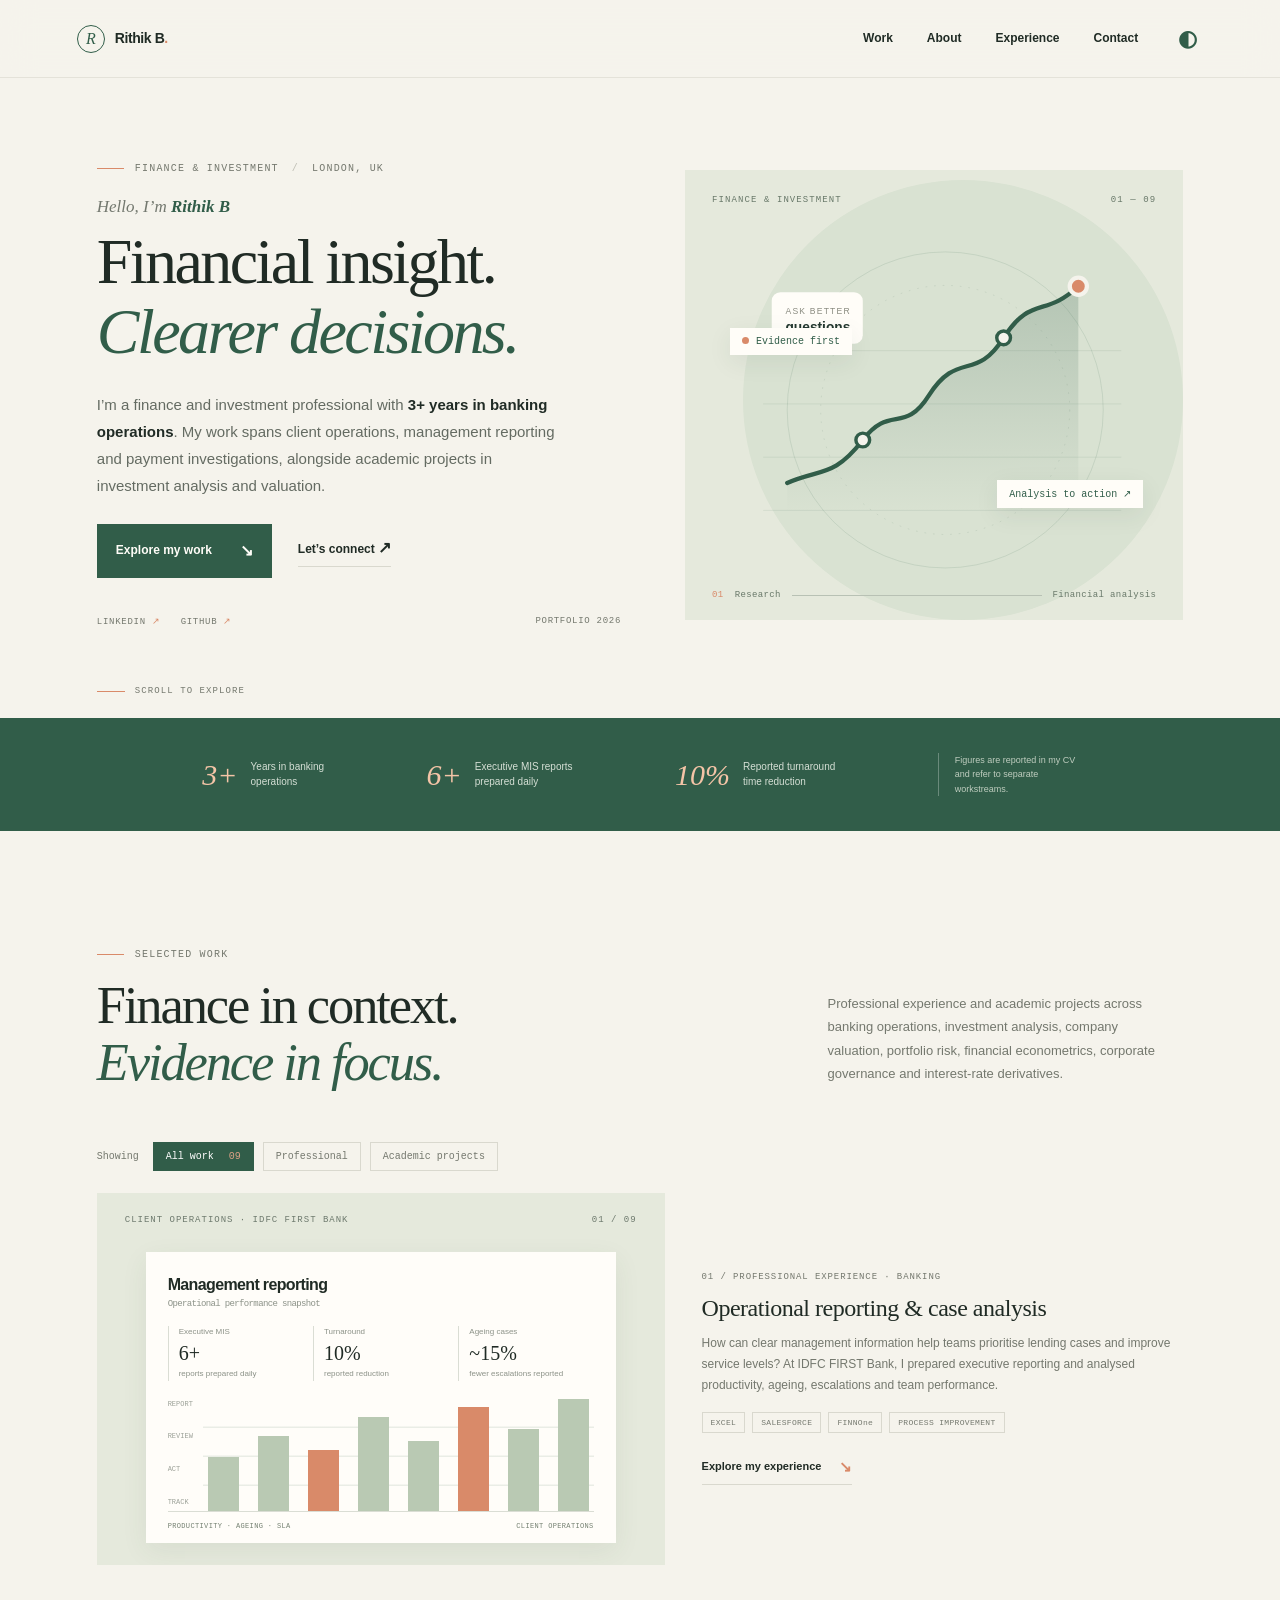
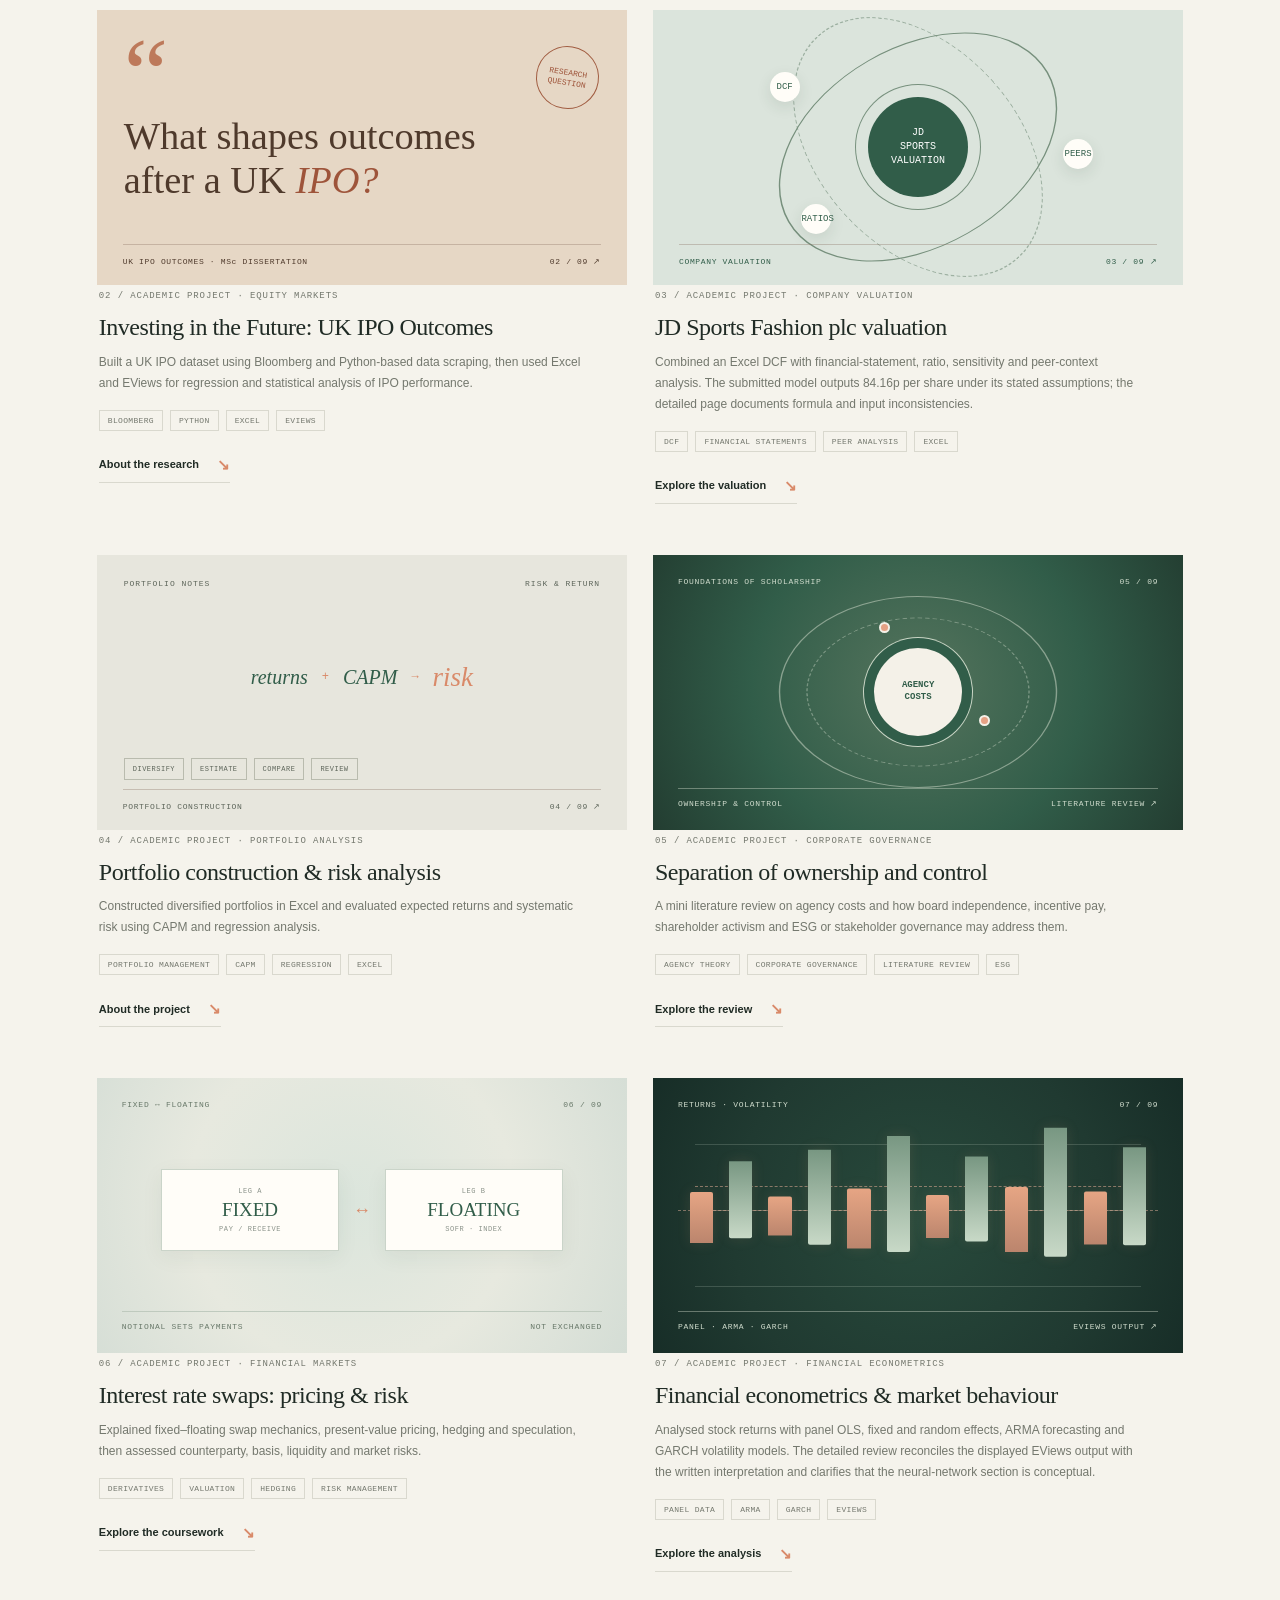
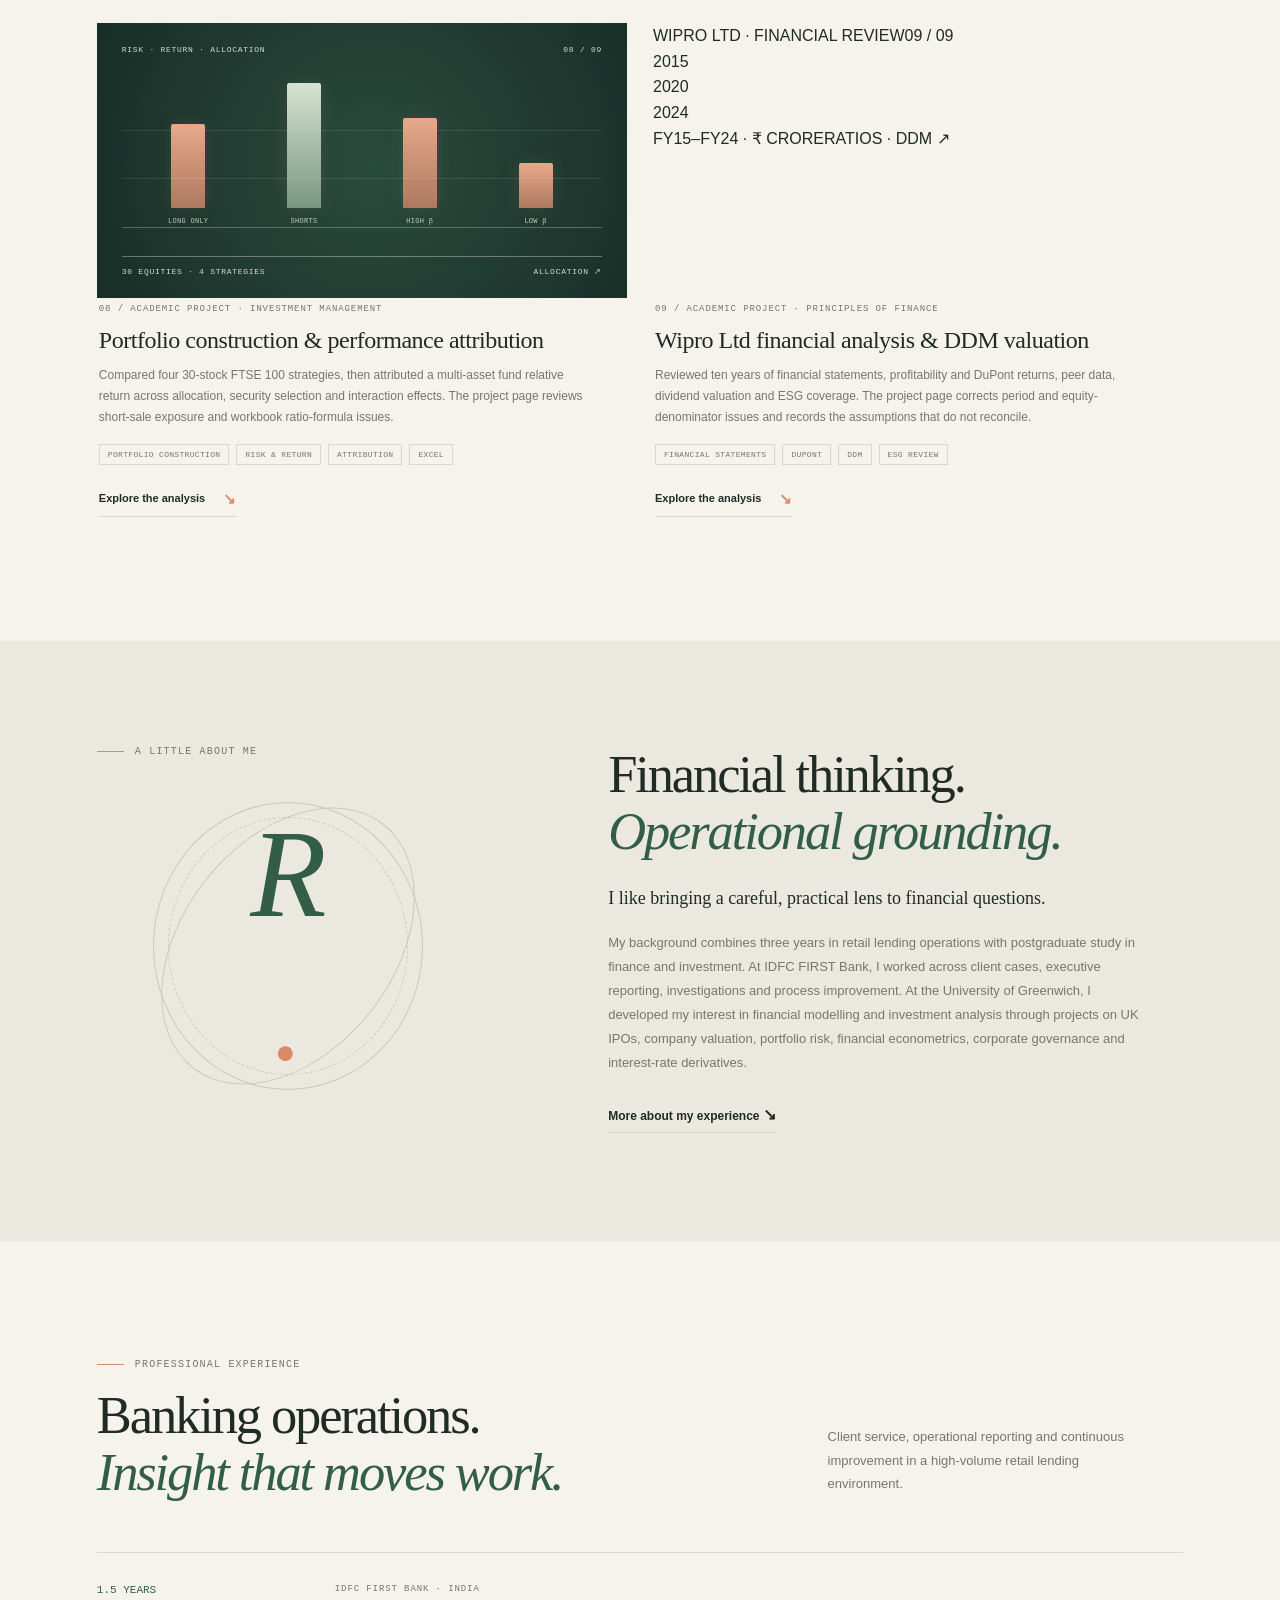
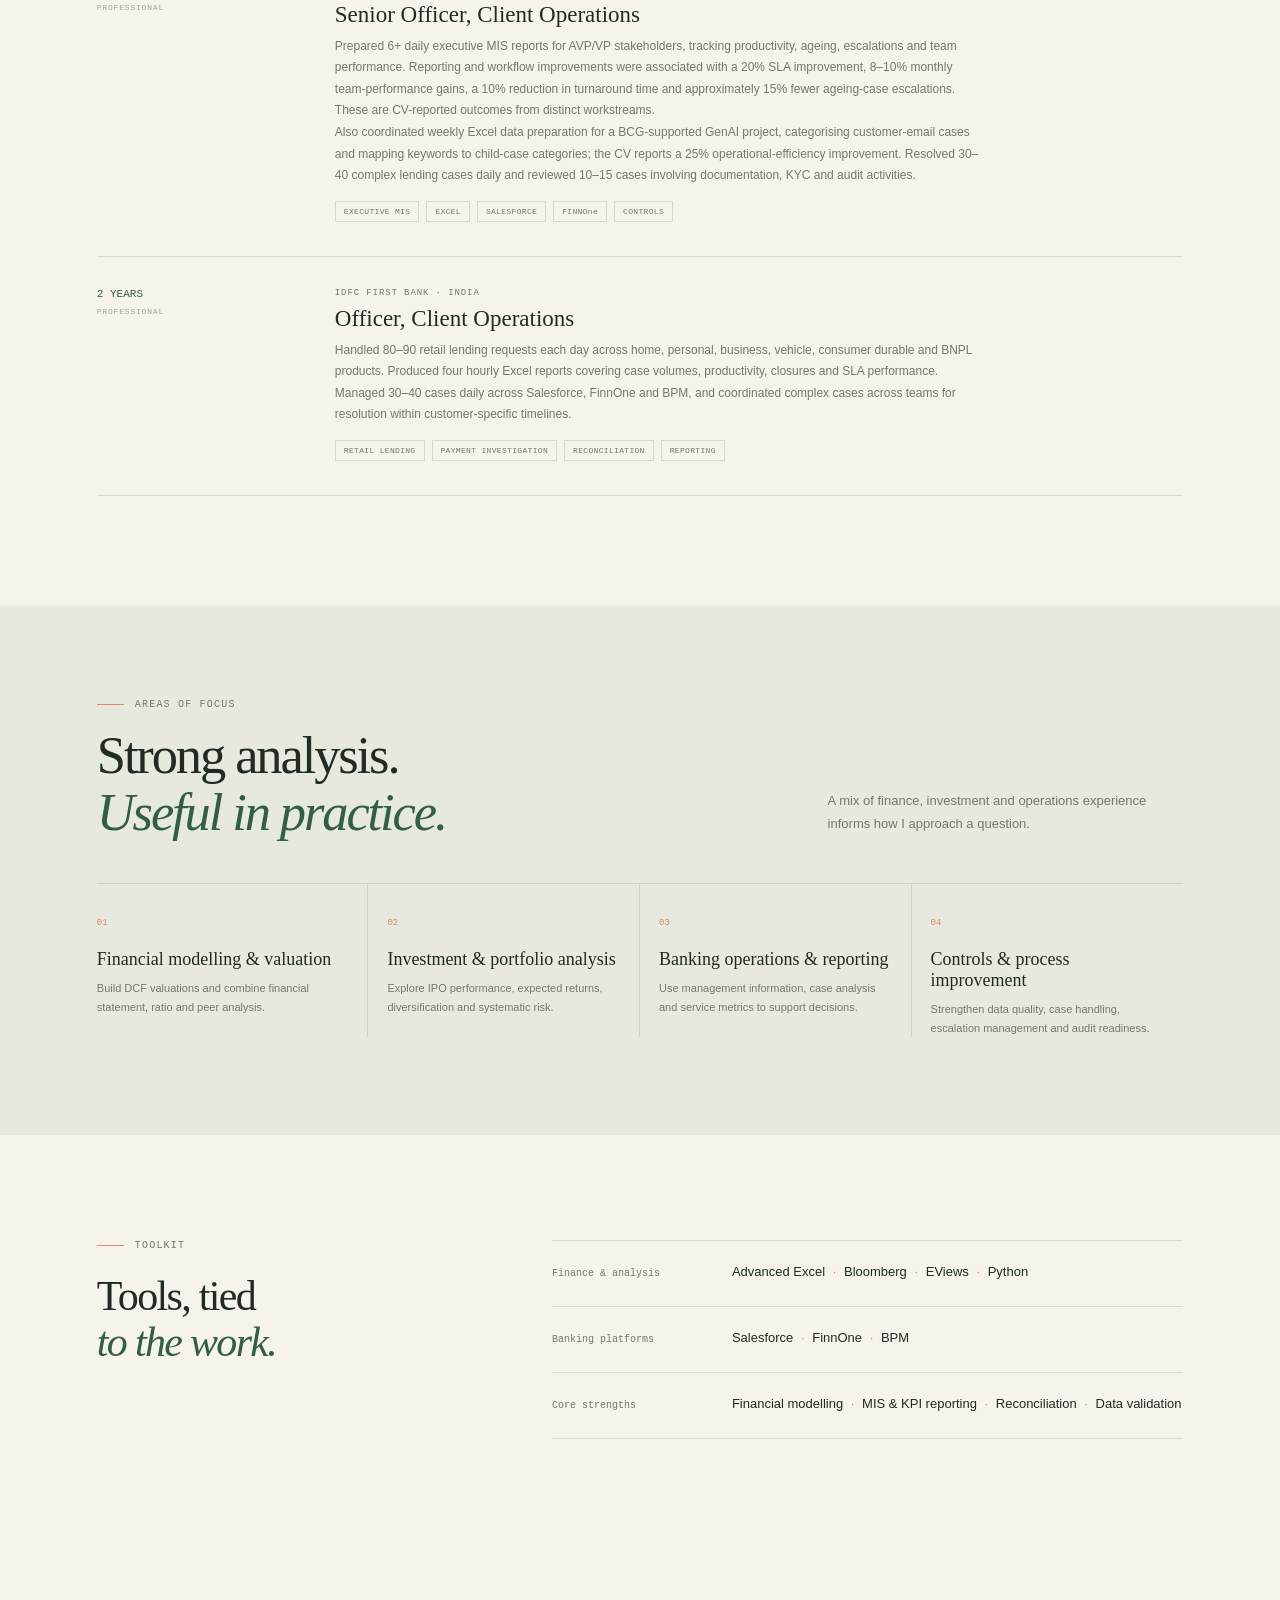
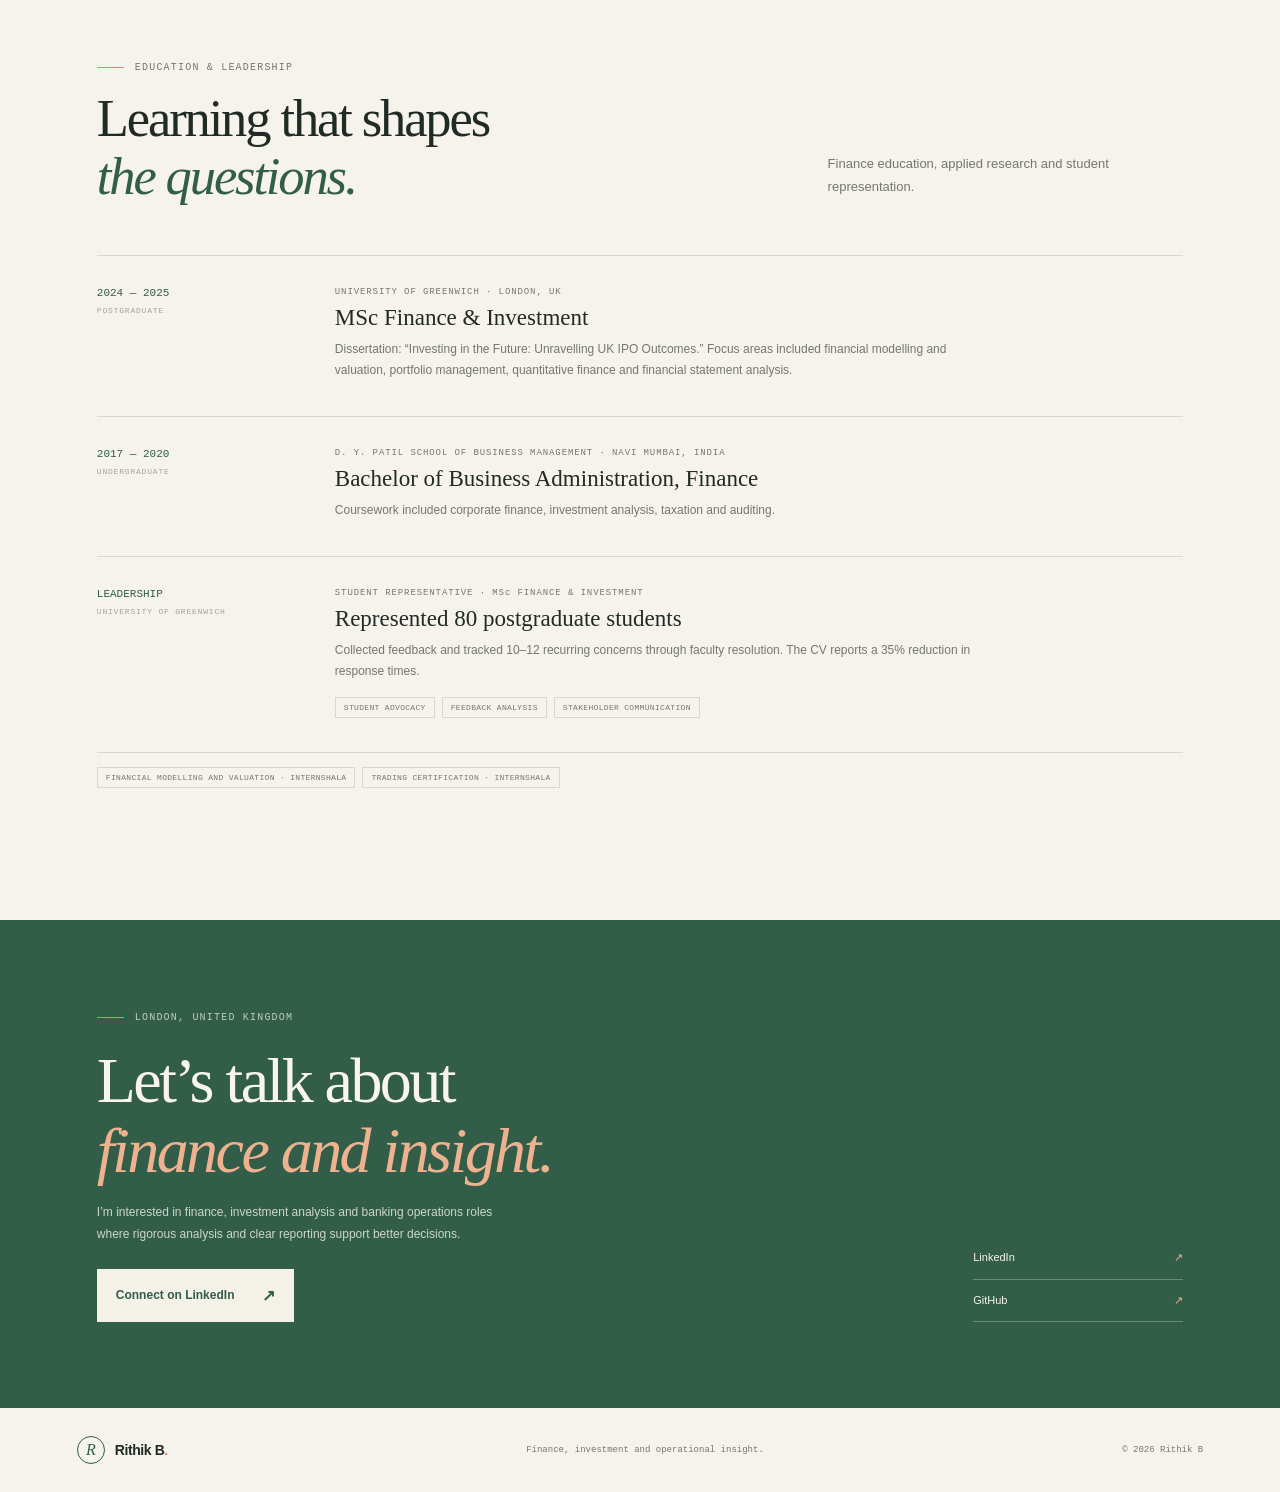
==== commit 49aa738c: "Add Wipro finance project to portfolio" ====
--- a/index.html
+++ b/index.html
@@ -31,7 +31,7 @@
           <div class="hero-socials"><a href="https://www.linkedin.com/in/rithik-besare-7a39161ab" target="_blank" rel="noreferrer">LinkedIn <span aria-hidden="true">↗</span></a><a href="https://github.com/rithikbesare-code" target="_blank" rel="noreferrer">GitHub <span aria-hidden="true">↗</span></a><span>Portfolio <span id="current-year">2026</span></span></div>
         </div>
         <div class="hero-art" aria-label="Illustrated chart representing financial analysis" role="img">
-          <div class="art-topline"><span>FINANCE &amp; INVESTMENT</span><span>01 — 08</span></div>
+          <div class="art-topline"><span>FINANCE &amp; INVESTMENT</span><span>01 — 09</span></div>
           <div class="art-label art-label-one"><span class="art-label-dot"></span>Evidence first</div>
           <div class="art-label art-label-two">Analysis to action <span aria-hidden="true">↗</span></div>
           <svg class="chart-art" viewBox="0 0 580 440" fill="none" xmlns="http://www.w3.org/2000/svg" aria-hidden="true">
@@ -62,20 +62,20 @@
 
       <section class="section section-wrap work-section" id="work">
         <div class="section-heading"><div><p class="eyebrow"><span class="eyebrow-line"></span> SELECTED WORK</p><h2>Finance in context.<br /><em>Evidence in focus.</em></h2></div><p class="section-intro">Professional experience and academic projects across banking operations, investment analysis, company valuation, portfolio risk, financial econometrics, corporate governance and interest-rate derivatives.</p></div>
-        <div class="filter-row" role="group" aria-label="Filter projects"><span>Showing</span><button class="filter-chip is-active" type="button" data-filter="all" aria-pressed="true">All work <span>08</span></button><button class="filter-chip" type="button" data-filter="business" aria-pressed="false">Professional</button><button class="filter-chip" type="button" data-filter="technical" aria-pressed="false">Academic projects</button></div>
+        <div class="filter-row" role="group" aria-label="Filter projects"><span>Showing</span><button class="filter-chip is-active" type="button" data-filter="all" aria-pressed="true">All work <span>09</span></button><button class="filter-chip" type="button" data-filter="business" aria-pressed="false">Professional</button><button class="filter-chip" type="button" data-filter="technical" aria-pressed="false">Academic projects</button></div>
         <div class="project-grid">
           <article class="project-card project-feature" data-category="business">
             <a class="project-visual visual-retail" href="#experience" aria-label="Read about banking operations and reporting experience">
-              <div class="visual-head"><span>CLIENT OPERATIONS · IDFC FIRST BANK</span><span>01 / 08</span></div><div class="visual-dashboard"><div class="dash-title">Management reporting<span>Operational performance snapshot</span></div><div class="dash-metrics"><div><small>Executive MIS</small><b>6+</b><i>reports prepared daily</i></div><div><small>Turnaround</small><b>10%</b><i>reported reduction</i></div><div><small>Ageing cases</small><b>~15%</b><i>fewer escalations reported</i></div></div><div class="dash-chart"><div class="chart-axis"><span>REPORT</span><span>REVIEW</span><span>ACT</span><span>TRACK</span></div><div class="bar-set"><i style="--h:48%"></i><i style="--h:67%"></i><i style="--h:54%"></i><i style="--h:84%"></i><i style="--h:62%"></i><i style="--h:93%"></i><i style="--h:73%"></i><i style="--h:100%"></i></div></div><div class="dash-footer"><span>PRODUCTIVITY · AGEING · SLA</span><span>CLIENT OPERATIONS</span></div></div>
+              <div class="visual-head"><span>CLIENT OPERATIONS · IDFC FIRST BANK</span><span>01 / 09</span></div><div class="visual-dashboard"><div class="dash-title">Management reporting<span>Operational performance snapshot</span></div><div class="dash-metrics"><div><small>Executive MIS</small><b>6+</b><i>reports prepared daily</i></div><div><small>Turnaround</small><b>10%</b><i>reported reduction</i></div><div><small>Ageing cases</small><b>~15%</b><i>fewer escalations reported</i></div></div><div class="dash-chart"><div class="chart-axis"><span>REPORT</span><span>REVIEW</span><span>ACT</span><span>TRACK</span></div><div class="bar-set"><i style="--h:48%"></i><i style="--h:67%"></i><i style="--h:54%"></i><i style="--h:84%"></i><i style="--h:62%"></i><i style="--h:93%"></i><i style="--h:73%"></i><i style="--h:100%"></i></div></div><div class="dash-footer"><span>PRODUCTIVITY · AGEING · SLA</span><span>CLIENT OPERATIONS</span></div></div>
             </a>
             <div class="project-copy"><p class="project-meta">01 / PROFESSIONAL EXPERIENCE · BANKING</p><h3>Operational reporting &amp; case analysis</h3><p>How can clear management information help teams prioritise lending cases and improve service levels? At IDFC FIRST Bank, I prepared executive reporting and analysed productivity, ageing, escalations and team performance.</p><div class="tag-row"><span>EXCEL</span><span>SALESFORCE</span><span>FINNOne</span><span>PROCESS IMPROVEMENT</span></div><a class="project-link" href="#experience">Explore my experience <span aria-hidden="true">↘</span></a></div>
           </article>
-          <article class="project-card" data-category="technical"><a class="project-visual visual-customer" href="#education" aria-label="Read about the UK IPO outcomes academic project"><div class="quote-mark">“</div><p class="quote-preview">What shapes outcomes<br />after a UK <em>IPO?</em></p><div class="quote-bottom"><span>UK IPO OUTCOMES · MSc DISSERTATION</span><span>02 / 08 ↗</span></div><div class="quote-stamp">RESEARCH<br />QUESTION</div></a><div class="project-copy"><p class="project-meta">02 / ACADEMIC PROJECT · EQUITY MARKETS</p><h3>Investing in the Future: UK IPO Outcomes</h3><p>Built a UK IPO dataset using Bloomberg and Python-based data scraping, then used Excel and EViews for regression and statistical analysis of IPO performance.</p><div class="tag-row"><span>BLOOMBERG</span><span>PYTHON</span><span>EXCEL</span><span>EVIEWS</span></div><a class="project-link" href="#education">About the research <span aria-hidden="true">↘</span></a></div></article>
-          <article class="project-card" data-category="technical"><a class="project-visual visual-data" href="projects/jd-sports-valuation/" aria-label="Read the detailed JD Sports Fashion plc valuation project"><div class="data-orbit orbit-a"></div><div class="data-orbit orbit-b"></div><div class="data-core">JD<br />SPORTS<br />VALUATION</div><span class="data-node node-a">DCF</span><span class="data-node node-b">PEERS</span><span class="data-node node-c">RATIOS</span><div class="quote-bottom"><span>COMPANY VALUATION</span><span>03 / 08 ↗</span></div></a><div class="project-copy"><p class="project-meta">03 / ACADEMIC PROJECT · COMPANY VALUATION</p><h3>JD Sports Fashion plc valuation</h3><p>Combined an Excel DCF with financial-statement, ratio, sensitivity and peer-context analysis. The submitted model outputs 84.16p per share under its stated assumptions; the detailed page documents formula and input inconsistencies.</p><div class="tag-row"><span>DCF</span><span>FINANCIAL STATEMENTS</span><span>PEER ANALYSIS</span><span>EXCEL</span></div><a class="project-link" href="projects/jd-sports-valuation/">Explore the valuation <span aria-hidden="true">↘</span></a></div></article>
-          <article class="project-card" data-category="technical"><a class="project-visual visual-model" href="#education" aria-label="Read about the portfolio construction and risk analysis project"><div class="model-label">PORTFOLIO NOTES <span>RISK &amp; RETURN</span></div><div class="model-equation"><span>returns</span><b>+</b><span>CAPM</span><b>→</b><em>risk</em></div><div class="model-grid"><span>DIVERSIFY</span><span>ESTIMATE</span><span>COMPARE</span><span>REVIEW</span></div><div class="quote-bottom"><span>PORTFOLIO CONSTRUCTION</span><span>04 / 08 ↗</span></div></a><div class="project-copy"><p class="project-meta">04 / ACADEMIC PROJECT · PORTFOLIO ANALYSIS</p><h3>Portfolio construction &amp; risk analysis</h3><p>Constructed diversified portfolios in Excel and evaluated expected returns and systematic risk using CAPM and regression analysis.</p><div class="tag-row"><span>PORTFOLIO MANAGEMENT</span><span>CAPM</span><span>REGRESSION</span><span>EXCEL</span></div><a class="project-link" href="#education">About the project <span aria-hidden="true">↘</span></a></div></article>
+          <article class="project-card" data-category="technical"><a class="project-visual visual-customer" href="#education" aria-label="Read about the UK IPO outcomes academic project"><div class="quote-mark">“</div><p class="quote-preview">What shapes outcomes<br />after a UK <em>IPO?</em></p><div class="quote-bottom"><span>UK IPO OUTCOMES · MSc DISSERTATION</span><span>02 / 09 ↗</span></div><div class="quote-stamp">RESEARCH<br />QUESTION</div></a><div class="project-copy"><p class="project-meta">02 / ACADEMIC PROJECT · EQUITY MARKETS</p><h3>Investing in the Future: UK IPO Outcomes</h3><p>Built a UK IPO dataset using Bloomberg and Python-based data scraping, then used Excel and EViews for regression and statistical analysis of IPO performance.</p><div class="tag-row"><span>BLOOMBERG</span><span>PYTHON</span><span>EXCEL</span><span>EVIEWS</span></div><a class="project-link" href="#education">About the research <span aria-hidden="true">↘</span></a></div></article>
+          <article class="project-card" data-category="technical"><a class="project-visual visual-data" href="projects/jd-sports-valuation/" aria-label="Read the detailed JD Sports Fashion plc valuation project"><div class="data-orbit orbit-a"></div><div class="data-orbit orbit-b"></div><div class="data-core">JD<br />SPORTS<br />VALUATION</div><span class="data-node node-a">DCF</span><span class="data-node node-b">PEERS</span><span class="data-node node-c">RATIOS</span><div class="quote-bottom"><span>COMPANY VALUATION</span><span>03 / 09 ↗</span></div></a><div class="project-copy"><p class="project-meta">03 / ACADEMIC PROJECT · COMPANY VALUATION</p><h3>JD Sports Fashion plc valuation</h3><p>Combined an Excel DCF with financial-statement, ratio, sensitivity and peer-context analysis. The submitted model outputs 84.16p per share under its stated assumptions; the detailed page documents formula and input inconsistencies.</p><div class="tag-row"><span>DCF</span><span>FINANCIAL STATEMENTS</span><span>PEER ANALYSIS</span><span>EXCEL</span></div><a class="project-link" href="projects/jd-sports-valuation/">Explore the valuation <span aria-hidden="true">↘</span></a></div></article>
+          <article class="project-card" data-category="technical"><a class="project-visual visual-model" href="#education" aria-label="Read about the portfolio construction and risk analysis project"><div class="model-label">PORTFOLIO NOTES <span>RISK &amp; RETURN</span></div><div class="model-equation"><span>returns</span><b>+</b><span>CAPM</span><b>→</b><em>risk</em></div><div class="model-grid"><span>DIVERSIFY</span><span>ESTIMATE</span><span>COMPARE</span><span>REVIEW</span></div><div class="quote-bottom"><span>PORTFOLIO CONSTRUCTION</span><span>04 / 09 ↗</span></div></a><div class="project-copy"><p class="project-meta">04 / ACADEMIC PROJECT · PORTFOLIO ANALYSIS</p><h3>Portfolio construction &amp; risk analysis</h3><p>Constructed diversified portfolios in Excel and evaluated expected returns and systematic risk using CAPM and regression analysis.</p><div class="tag-row"><span>PORTFOLIO MANAGEMENT</span><span>CAPM</span><span>REGRESSION</span><span>EXCEL</span></div><a class="project-link" href="#education">About the project <span aria-hidden="true">↘</span></a></div></article>
           <article class="project-card" data-category="technical">
             <a class="project-visual visual-governance" href="projects/agency-costs/" aria-label="Read the literature review on ownership, control and agency costs">
-              <div class="governance-head"><span>FOUNDATIONS OF SCHOLARSHIP</span><span>05 / 08</span></div>
+              <div class="governance-head"><span>FOUNDATIONS OF SCHOLARSHIP</span><span>05 / 09</span></div>
               <div class="governance-orbit"><i></i><i></i><b>AGENCY<br />COSTS</b></div>
               <div class="governance-footer"><span>OWNERSHIP &amp; CONTROL</span><span>LITERATURE REVIEW ↗</span></div>
             </a>
@@ -83,7 +83,7 @@
           </article>
           <article class="project-card" data-category="technical">
             <a class="project-visual visual-swap" href="projects/interest-rate-swaps/" aria-label="Read about interest rate swap structure, pricing and risk">
-              <div class="swap-head"><span>FIXED ↔ FLOATING</span><span>06 / 08</span></div>
+              <div class="swap-head"><span>FIXED ↔ FLOATING</span><span>06 / 09</span></div>
               <div class="swap-flow"><div class="swap-leg"><small>LEG A</small><b>FIXED</b><span>PAY / RECEIVE</span></div><div class="swap-arrow" aria-hidden="true">↔</div><div class="swap-leg"><small>LEG B</small><b>FLOATING</b><span>SOFR · INDEX</span></div></div>
               <div class="swap-foot"><span>NOTIONAL SETS PAYMENTS</span><span>NOT EXCHANGED</span></div>
             </a>
@@ -91,19 +91,27 @@
           </article>
           <article class="project-card" data-category="technical">
             <a class="project-visual visual-quant" href="projects/financial-time-series-ml/" aria-label="Read the financial econometrics and market behaviour project">
-              <div class="quant-head"><span>RETURNS · VOLATILITY</span><span>07 / 08</span></div>
+              <div class="quant-head"><span>RETURNS · VOLATILITY</span><span>07 / 09</span></div>
               <div class="quant-chart" aria-hidden="true"><i style="--bar:36%"></i><i style="--bar:55%"></i><i style="--bar:28%"></i><i style="--bar:68%"></i><i style="--bar:43%"></i><i style="--bar:83%"></i><i style="--bar:31%"></i><i style="--bar:61%"></i><i style="--bar:46%"></i><i style="--bar:92%"></i><i style="--bar:38%"></i><i style="--bar:70%"></i><b></b></div>
               <div class="quant-foot"><span>PANEL · ARMA · GARCH</span><span>EVIEWS OUTPUT ↗</span></div>
             </a>
             <div class="project-copy"><p class="project-meta">07 / ACADEMIC PROJECT · FINANCIAL ECONOMETRICS</p><h3>Financial econometrics &amp; market behaviour</h3><p>Analysed stock returns with panel OLS, fixed and random effects, ARMA forecasting and GARCH volatility models. The detailed review reconciles the displayed EViews output with the written interpretation and clarifies that the neural-network section is conceptual.</p><div class="tag-row"><span>PANEL DATA</span><span>ARMA</span><span>GARCH</span><span>EVIEWS</span></div><a class="project-link" href="projects/financial-time-series-ml/">Explore the analysis <span aria-hidden="true">↘</span></a></div>
           </article>          <article class="project-card" data-category="technical">
             <a class="project-visual visual-investment" href="projects/investment-management/" aria-label="Read the investment management portfolio construction and attribution project">
-              <div class="invest-head"><span>RISK · RETURN · ALLOCATION</span><span>08 / 08</span></div>
+              <div class="invest-head"><span>RISK · RETURN · ALLOCATION</span><span>08 / 09</span></div>
               <div class="invest-bar-chart" aria-hidden="true"><div><i style="--bar-height:67%"></i><span>LONG ONLY</span></div><div><i style="--bar-height:100%"></i><span>SHORTS</span></div><div><i style="--bar-height:72%"></i><span>HIGH β</span></div><div><i style="--bar-height:36%"></i><span>LOW β</span></div></div>
               <div class="invest-foot"><span>30 EQUITIES · 4 STRATEGIES</span><span>ALLOCATION ↗</span></div>
             </a>
             <div class="project-copy"><p class="project-meta">08 / ACADEMIC PROJECT · INVESTMENT MANAGEMENT</p><h3>Portfolio construction &amp; performance attribution</h3><p>Compared four 30-stock FTSE 100 strategies, then attributed a multi-asset fund relative return across allocation, security selection and interaction effects. The project page reviews short-sale exposure and workbook ratio-formula issues.</p><div class="tag-row"><span>PORTFOLIO CONSTRUCTION</span><span>RISK &amp; RETURN</span><span>ATTRIBUTION</span><span>EXCEL</span></div><a class="project-link" href="projects/investment-management/">Explore the analysis <span aria-hidden="true">↘</span></a></div>
-          </article>        </div>
+          </article>          <article class="project-card" data-category="technical">
+            <a class="project-visual visual-wipro" href="projects/wipro-financial-analysis/" aria-label="Read the Wipro Ltd financial analysis and dividend valuation review">
+              <div class="wipro-card-head"><span>WIPRO LTD · FINANCIAL REVIEW</span><span>09 / 09</span></div>
+              <div class="wipro-card-bars" aria-hidden="true"><div class="wipro-card-bar" style="--h:52%"><i></i><span>2015</span></div><div class="wipro-card-bar" style="--h:68%"><i></i><span>2020</span></div><div class="wipro-card-bar" style="--h:100%"><i></i><span>2024</span></div></div>
+              <div class="wipro-card-foot"><span>FY15–FY24 · ₹ CRORE</span><span>RATIOS · DDM ↗</span></div>
+            </a>
+            <div class="project-copy"><p class="project-meta">09 / ACADEMIC PROJECT · PRINCIPLES OF FINANCE</p><h3>Wipro Ltd financial analysis &amp; DDM valuation</h3><p>Reviewed ten years of financial statements, profitability and DuPont returns, peer data, dividend valuation and ESG coverage. The project page corrects period and equity-denominator issues and records the assumptions that do not reconcile.</p><div class="tag-row"><span>FINANCIAL STATEMENTS</span><span>DUPONT</span><span>DDM</span><span>ESG REVIEW</span></div><a class="project-link" href="projects/wipro-financial-analysis/">Explore the analysis <span aria-hidden="true">↘</span></a></div>
+          </article>
+        </div>
       </section>
 
       <section class="about-band" id="about"><div class="section-wrap about-inner"><div class="about-aside"><p class="eyebrow"><span class="eyebrow-line"></span> A LITTLE ABOUT ME</p><div class="about-monogram" aria-hidden="true">R<span>.</span></div></div><div class="about-copy"><h2>Financial thinking.<br /><em>Operational grounding.</em></h2><p class="about-lead">I like bringing a careful, practical lens to financial questions.</p><p>My background combines three years in retail lending operations with postgraduate study in finance and investment. At IDFC FIRST Bank, I worked across client cases, executive reporting, investigations and process improvement. At the University of Greenwich, I developed my interest in financial modelling and investment analysis through projects on UK IPOs, company valuation, portfolio risk, financial econometrics, corporate governance and interest-rate derivatives.</p><a class="text-link" href="#experience">More about my experience <span aria-hidden="true">↘</span></a></div></div></section>
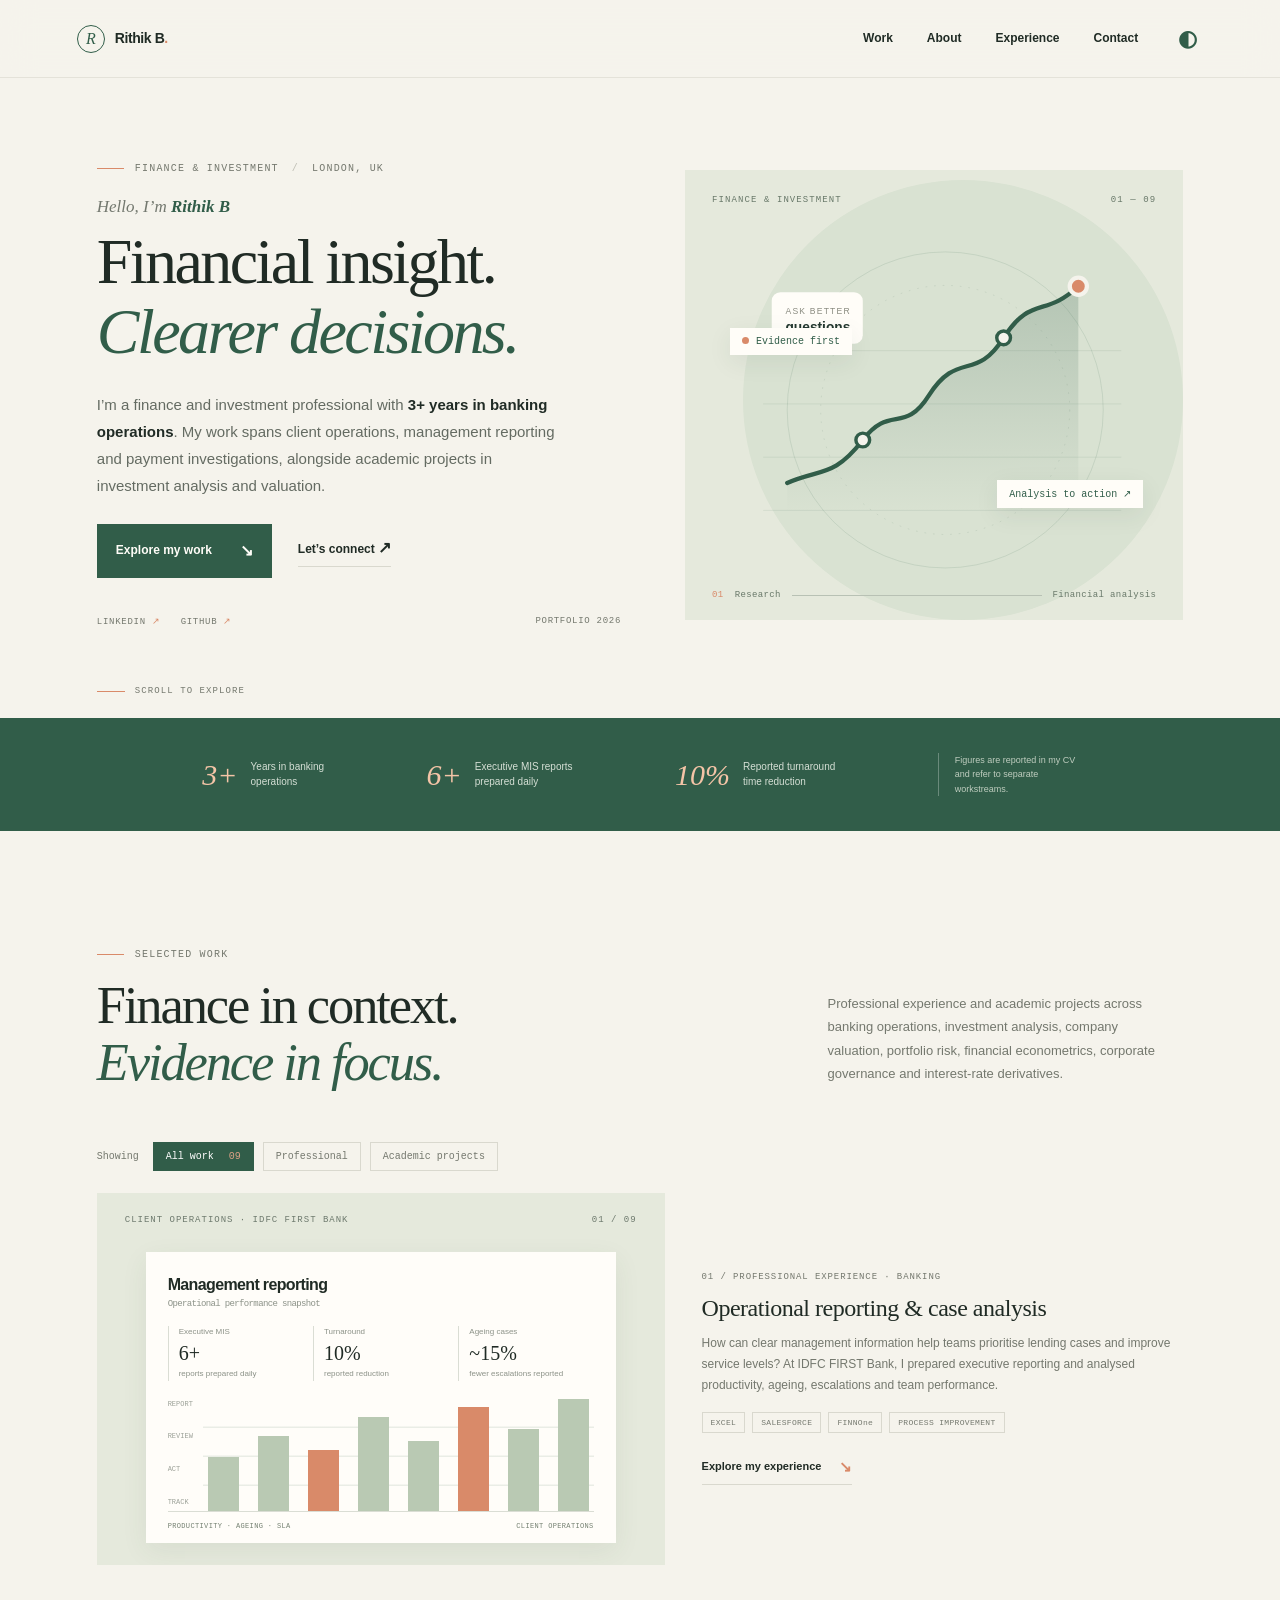
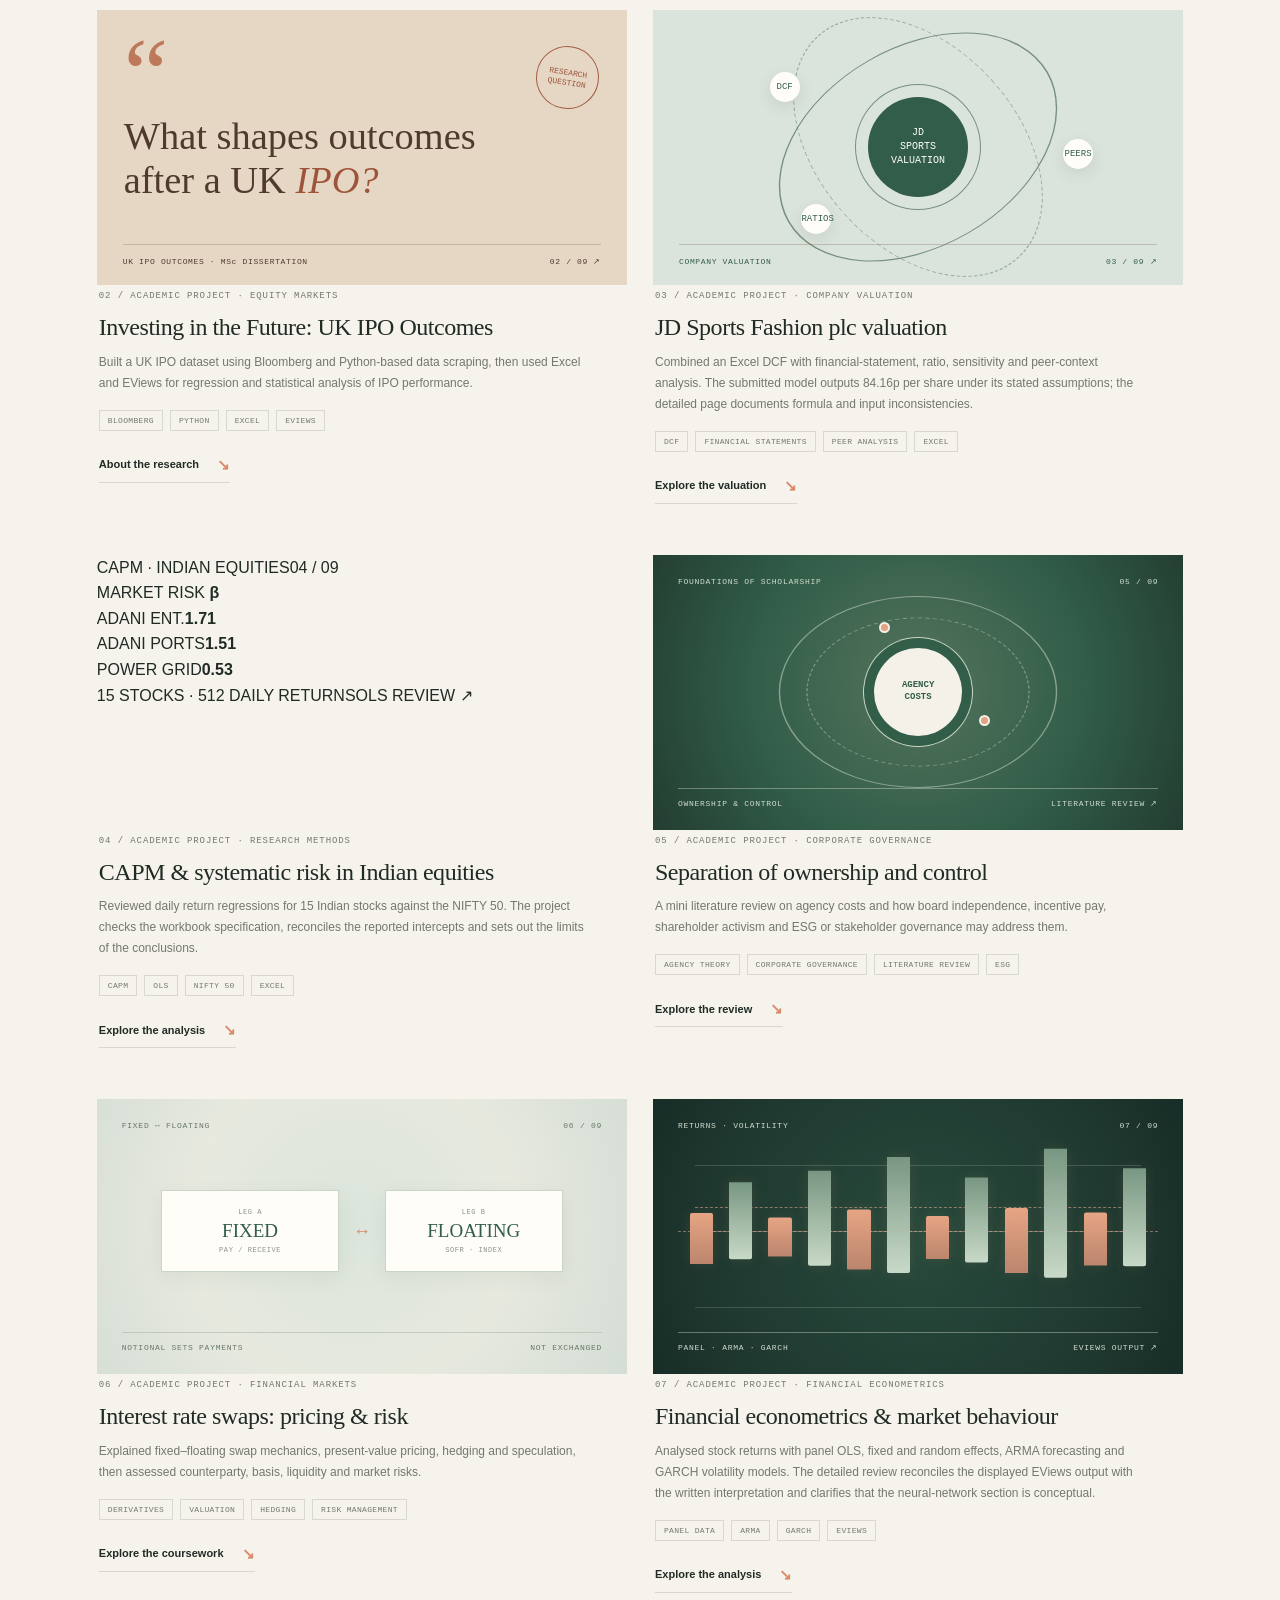
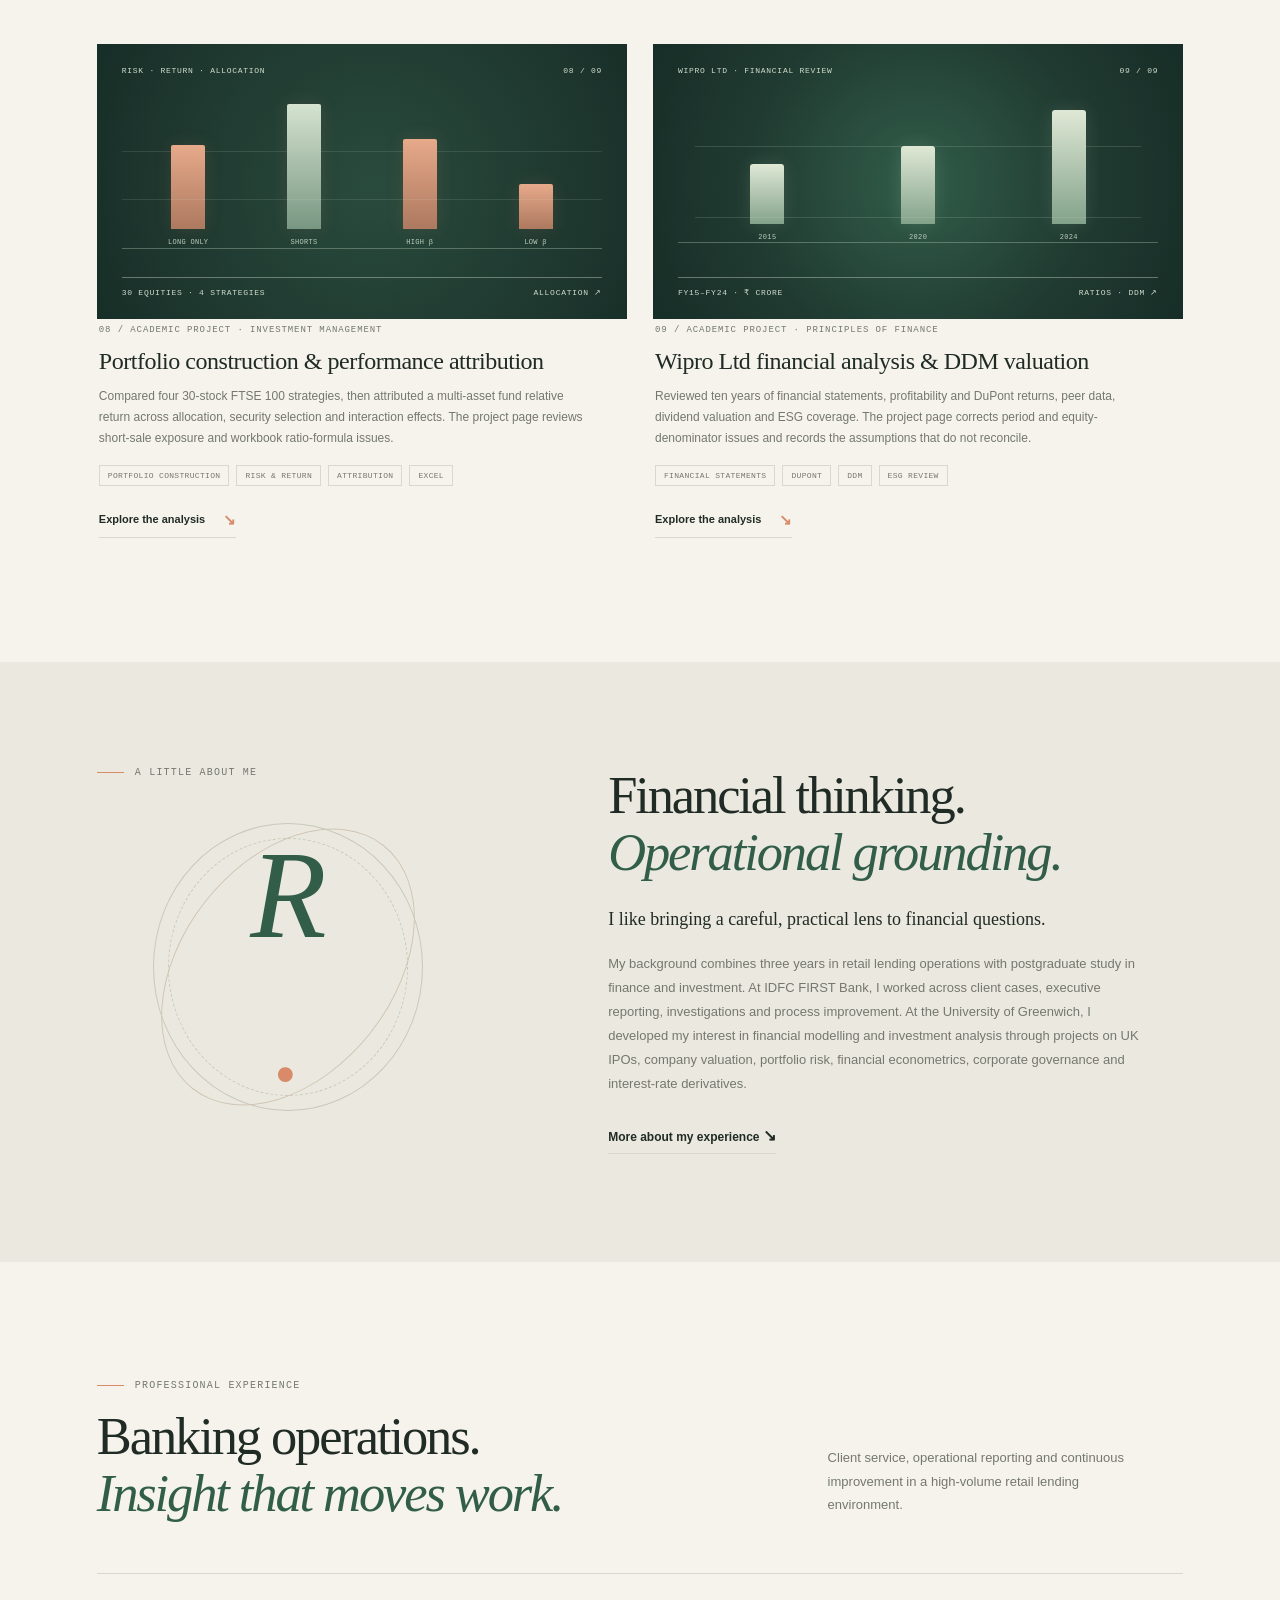
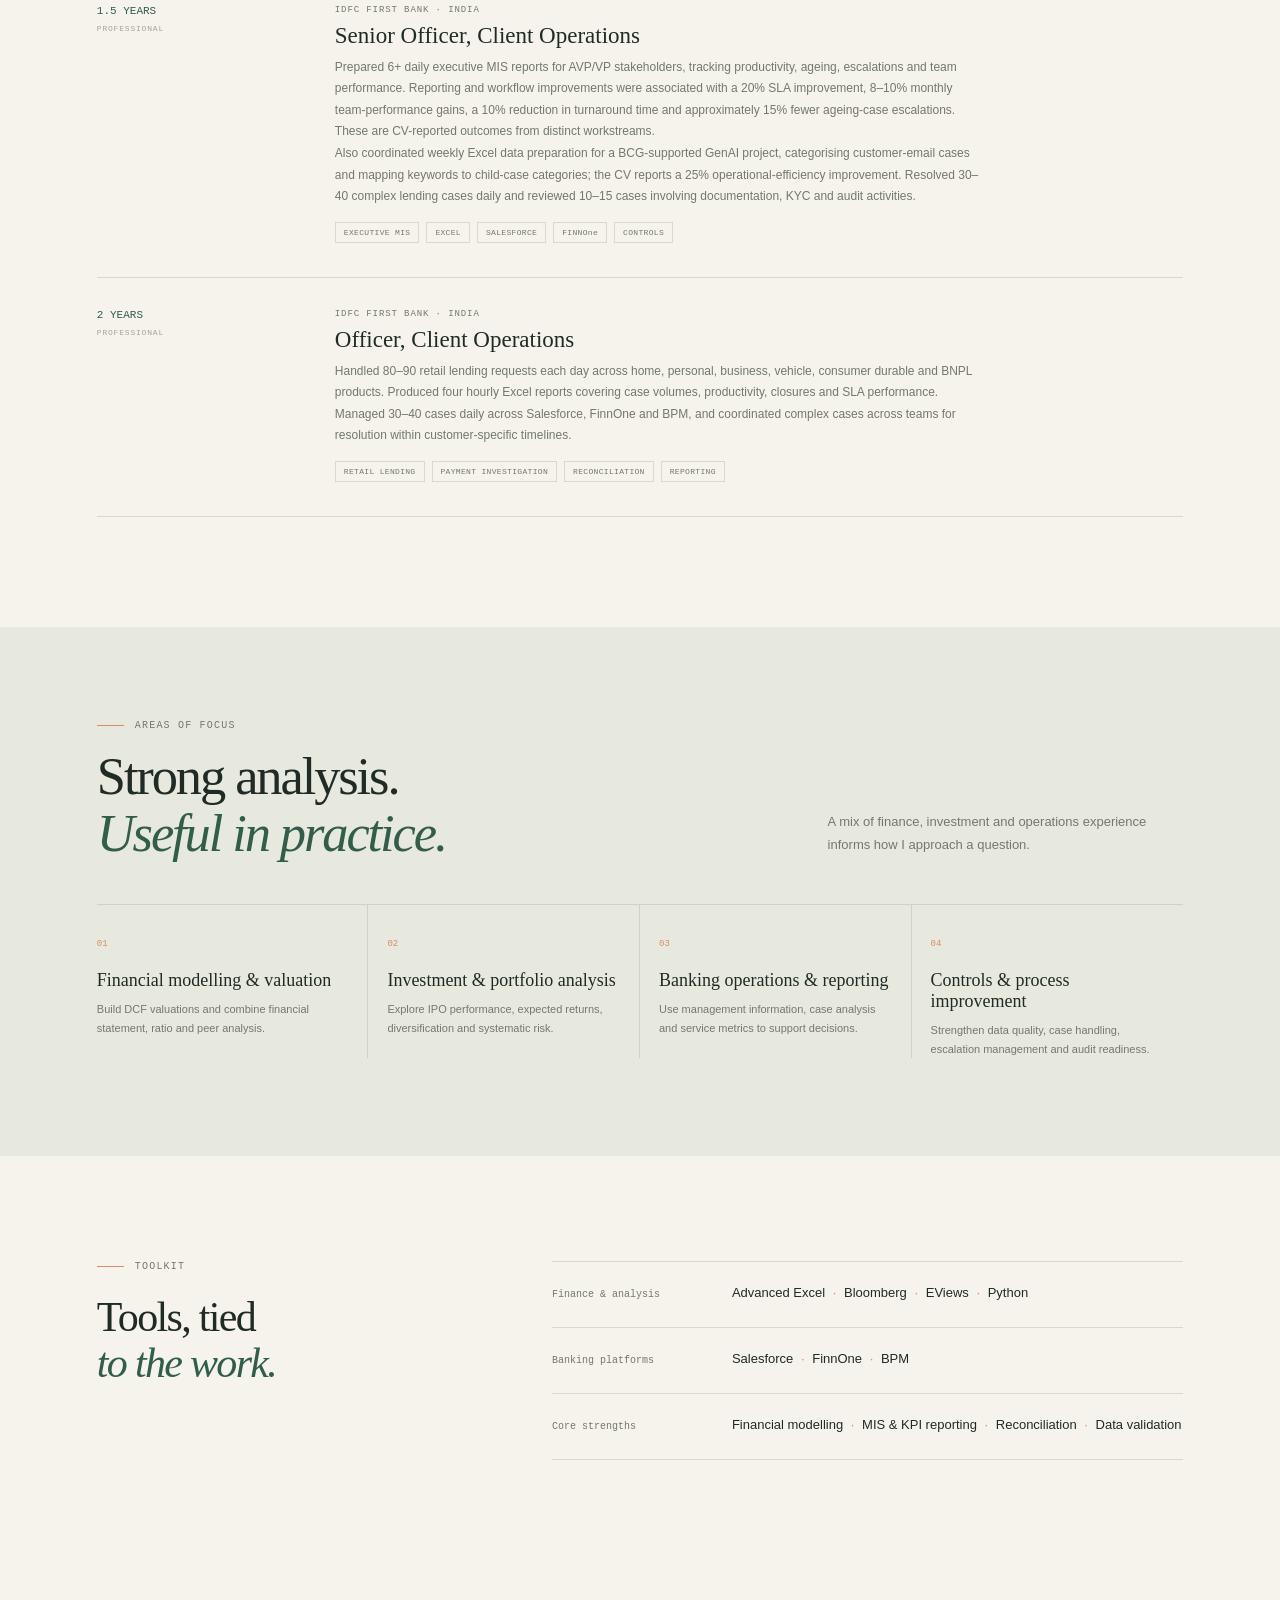
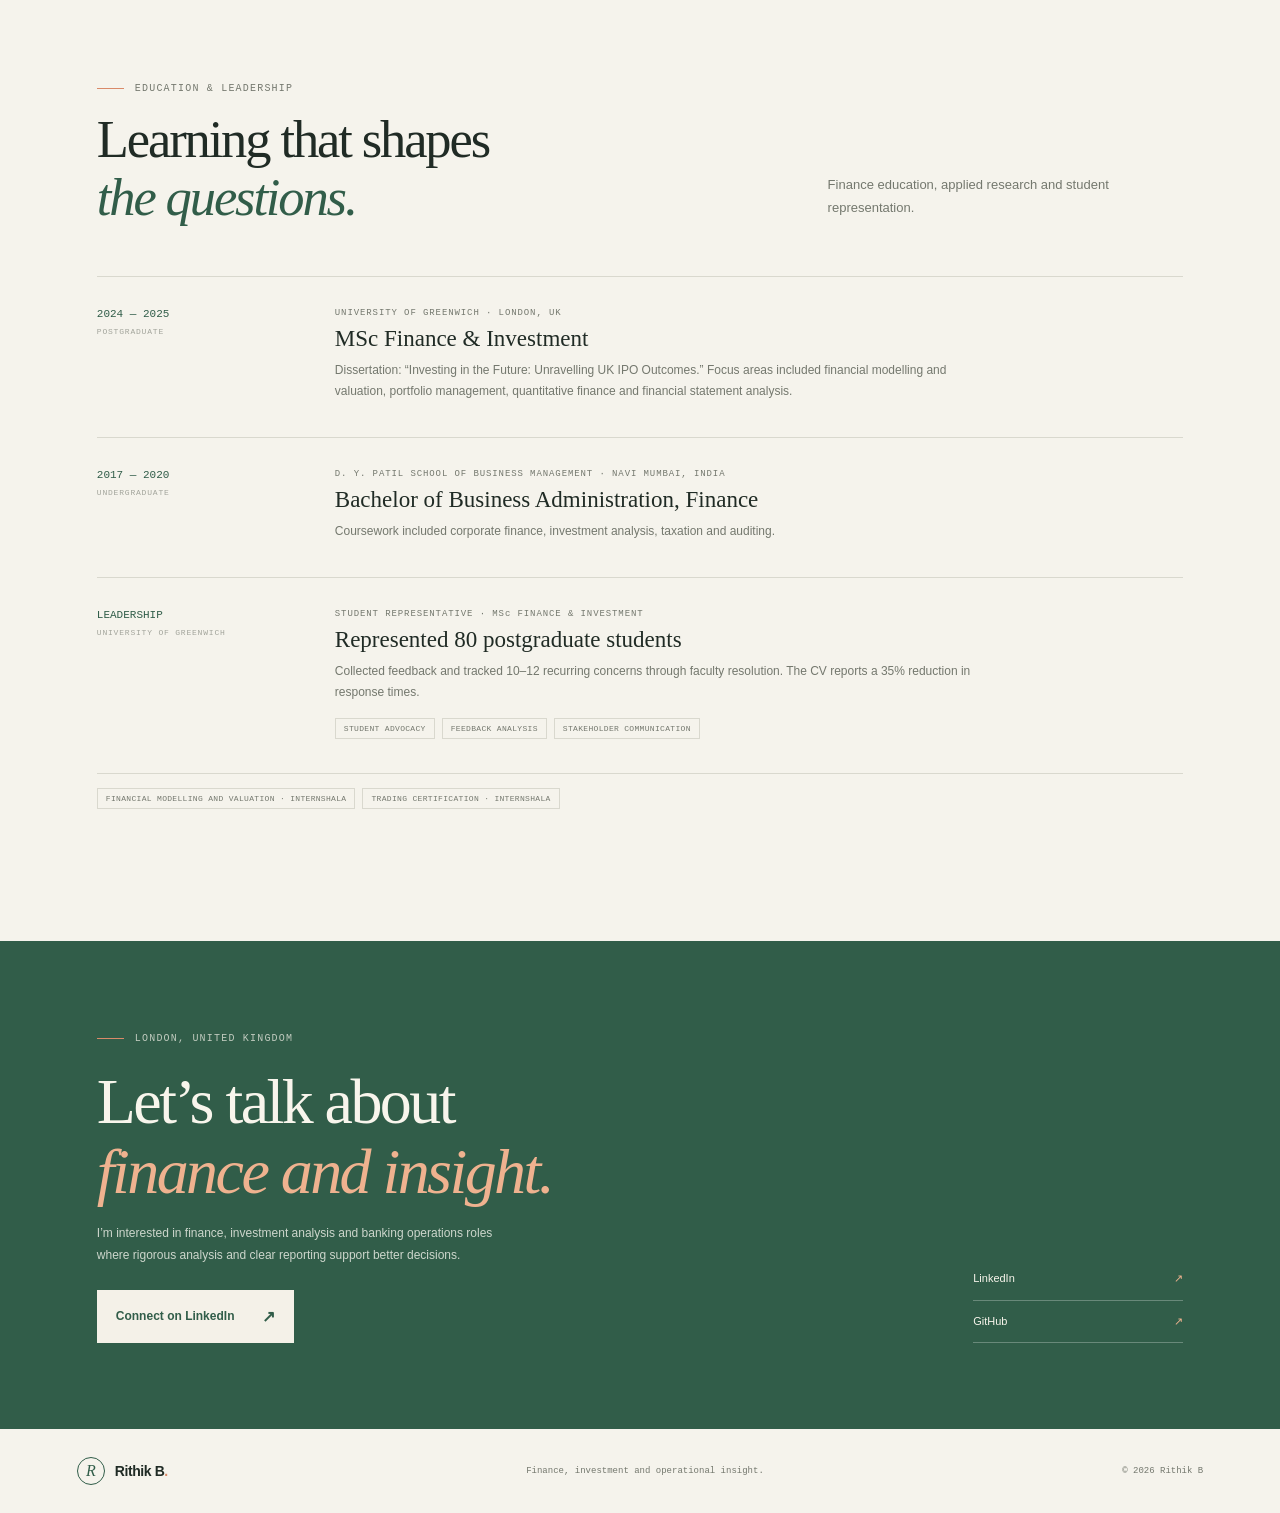
==== commit f643069b: "Feature CAPM Indian equities project on portfolio" ====
--- a/index.html
+++ b/index.html
@@ -72,7 +72,7 @@
           </article>
           <article class="project-card" data-category="technical"><a class="project-visual visual-customer" href="#education" aria-label="Read about the UK IPO outcomes academic project"><div class="quote-mark">“</div><p class="quote-preview">What shapes outcomes<br />after a UK <em>IPO?</em></p><div class="quote-bottom"><span>UK IPO OUTCOMES · MSc DISSERTATION</span><span>02 / 09 ↗</span></div><div class="quote-stamp">RESEARCH<br />QUESTION</div></a><div class="project-copy"><p class="project-meta">02 / ACADEMIC PROJECT · EQUITY MARKETS</p><h3>Investing in the Future: UK IPO Outcomes</h3><p>Built a UK IPO dataset using Bloomberg and Python-based data scraping, then used Excel and EViews for regression and statistical analysis of IPO performance.</p><div class="tag-row"><span>BLOOMBERG</span><span>PYTHON</span><span>EXCEL</span><span>EVIEWS</span></div><a class="project-link" href="#education">About the research <span aria-hidden="true">↘</span></a></div></article>
           <article class="project-card" data-category="technical"><a class="project-visual visual-data" href="projects/jd-sports-valuation/" aria-label="Read the detailed JD Sports Fashion plc valuation project"><div class="data-orbit orbit-a"></div><div class="data-orbit orbit-b"></div><div class="data-core">JD<br />SPORTS<br />VALUATION</div><span class="data-node node-a">DCF</span><span class="data-node node-b">PEERS</span><span class="data-node node-c">RATIOS</span><div class="quote-bottom"><span>COMPANY VALUATION</span><span>03 / 09 ↗</span></div></a><div class="project-copy"><p class="project-meta">03 / ACADEMIC PROJECT · COMPANY VALUATION</p><h3>JD Sports Fashion plc valuation</h3><p>Combined an Excel DCF with financial-statement, ratio, sensitivity and peer-context analysis. The submitted model outputs 84.16p per share under its stated assumptions; the detailed page documents formula and input inconsistencies.</p><div class="tag-row"><span>DCF</span><span>FINANCIAL STATEMENTS</span><span>PEER ANALYSIS</span><span>EXCEL</span></div><a class="project-link" href="projects/jd-sports-valuation/">Explore the valuation <span aria-hidden="true">↘</span></a></div></article>
-          <article class="project-card" data-category="technical"><a class="project-visual visual-model" href="#education" aria-label="Read about the portfolio construction and risk analysis project"><div class="model-label">PORTFOLIO NOTES <span>RISK &amp; RETURN</span></div><div class="model-equation"><span>returns</span><b>+</b><span>CAPM</span><b>→</b><em>risk</em></div><div class="model-grid"><span>DIVERSIFY</span><span>ESTIMATE</span><span>COMPARE</span><span>REVIEW</span></div><div class="quote-bottom"><span>PORTFOLIO CONSTRUCTION</span><span>04 / 09 ↗</span></div></a><div class="project-copy"><p class="project-meta">04 / ACADEMIC PROJECT · PORTFOLIO ANALYSIS</p><h3>Portfolio construction &amp; risk analysis</h3><p>Constructed diversified portfolios in Excel and evaluated expected returns and systematic risk using CAPM and regression analysis.</p><div class="tag-row"><span>PORTFOLIO MANAGEMENT</span><span>CAPM</span><span>REGRESSION</span><span>EXCEL</span></div><a class="project-link" href="#education">About the project <span aria-hidden="true">↘</span></a></div></article>
+          <article class="project-card" data-category="technical"><a class="project-visual visual-capm" href="projects/capm-indian-equities/" aria-label="Read the CAPM and systematic risk analysis of 15 Indian equities"><div class="capm-card-head"><span>CAPM · INDIAN EQUITIES</span><span>04 / 09</span></div><div class="capm-card-title">MARKET RISK <b>β</b></div><div class="capm-card-chart" aria-hidden="true"><div><span>ADANI ENT.</span><i style="--bar-size:100%"></i><b>1.71</b></div><div><span>ADANI PORTS</span><i style="--bar-size:88%"></i><b>1.51</b></div><div><span>POWER GRID</span><i style="--bar-size:31%"></i><b>0.53</b></div></div><div class="capm-card-foot"><span>15 STOCKS · 512 DAILY RETURNS</span><span>OLS REVIEW ↗</span></div></a><div class="project-copy"><p class="project-meta">04 / ACADEMIC PROJECT · RESEARCH METHODS</p><h3>CAPM &amp; systematic risk in Indian equities</h3><p>Reviewed daily return regressions for 15 Indian stocks against the NIFTY 50. The project checks the workbook specification, reconciles the reported intercepts and sets out the limits of the conclusions.</p><div class="tag-row"><span>CAPM</span><span>OLS</span><span>NIFTY 50</span><span>EXCEL</span></div><a class="project-link" href="projects/capm-indian-equities/">Explore the analysis <span aria-hidden="true">↘</span></a></div></article>
           <article class="project-card" data-category="technical">
             <a class="project-visual visual-governance" href="projects/agency-costs/" aria-label="Read the literature review on ownership, control and agency costs">
               <div class="governance-head"><span>FOUNDATIONS OF SCHOLARSHIP</span><span>05 / 09</span></div>
@@ -136,4 +136,4 @@
     <footer class="site-footer"><a class="wordmark" href="#home"><span class="wordmark-mark">R</span><span>Rithik B<span class="wordmark-dot">.</span></span></a><p>Finance, investment and operational insight.</p><span>© <span id="footer-year">2026</span> Rithik B</span></footer>
   </body>
 </html>
-
+
--- a/styles.css
+++ b/styles.css
@@ -48,4 +48,16 @@
 .invest-bar-chart>div:nth-child(2) i{background:linear-gradient(180deg,#d5e3d0,#789782)}
 .invest-bar-chart span{position:absolute;bottom:-17px;font:7px var(--mono);letter-spacing:.04em;color:#bdcdbd;white-space:nowrap}
 .invest-foot{border-top:1px solid #d9e2d266;padding-top:10px}
-body[data-theme=dark] .visual-investment{background:radial-gradient(circle at 52% 52%,#395344 0,#293f33 58%,#20352b 100%)}
+body[data-theme=dark] .visual-investment{background:radial-gradient(circle at 52% 52%,#395344 0,#293f33 58%,#20352b 100%)}
+
+.visual-wipro{background:radial-gradient(circle at 50% 50%,#315d49 0,#203a31 58%,#172d27 100%);color:#f3f1e8;padding:22px 25px;display:flex;flex-direction:column;justify-content:space-between;overflow:hidden}
+.visual-wipro:before,.visual-wipro:after{content:"";position:absolute;left:8%;right:8%;border-top:1px solid #c8d7c62a;pointer-events:none}
+.visual-wipro:before{top:37%}.visual-wipro:after{top:63%}
+.wipro-card-head,.wipro-card-foot{position:relative;z-index:2;display:flex;justify-content:space-between;font:8px var(--mono);letter-spacing:.09em;color:#d1ddce}
+.wipro-card-bars{height:133px;position:relative;display:flex;align-items:end;justify-content:space-around;padding:0 14px 18px;border-bottom:1px solid #c8d7c655}
+.wipro-card-bar{height:100%;width:24%;display:flex;align-items:end;justify-content:center;position:relative}
+.wipro-card-bar i{display:block;width:min(34px,50%);height:var(--h);background:linear-gradient(180deg,#dfe8d5,#83a28a);border-radius:3px 3px 0 0;box-shadow:0 0 18px #dbe5d522}
+.wipro-card-bar span{position:absolute;bottom:-17px;font:7px var(--mono);letter-spacing:.05em;color:#bdcdbd}
+.wipro-card-foot{border-top:1px solid #d9e2d266;padding-top:10px}
+body[data-theme=dark] .visual-wipro{background:radial-gradient(circle at 50% 50%,#395344 0,#293f33 58%,#20352b 100%)}
+
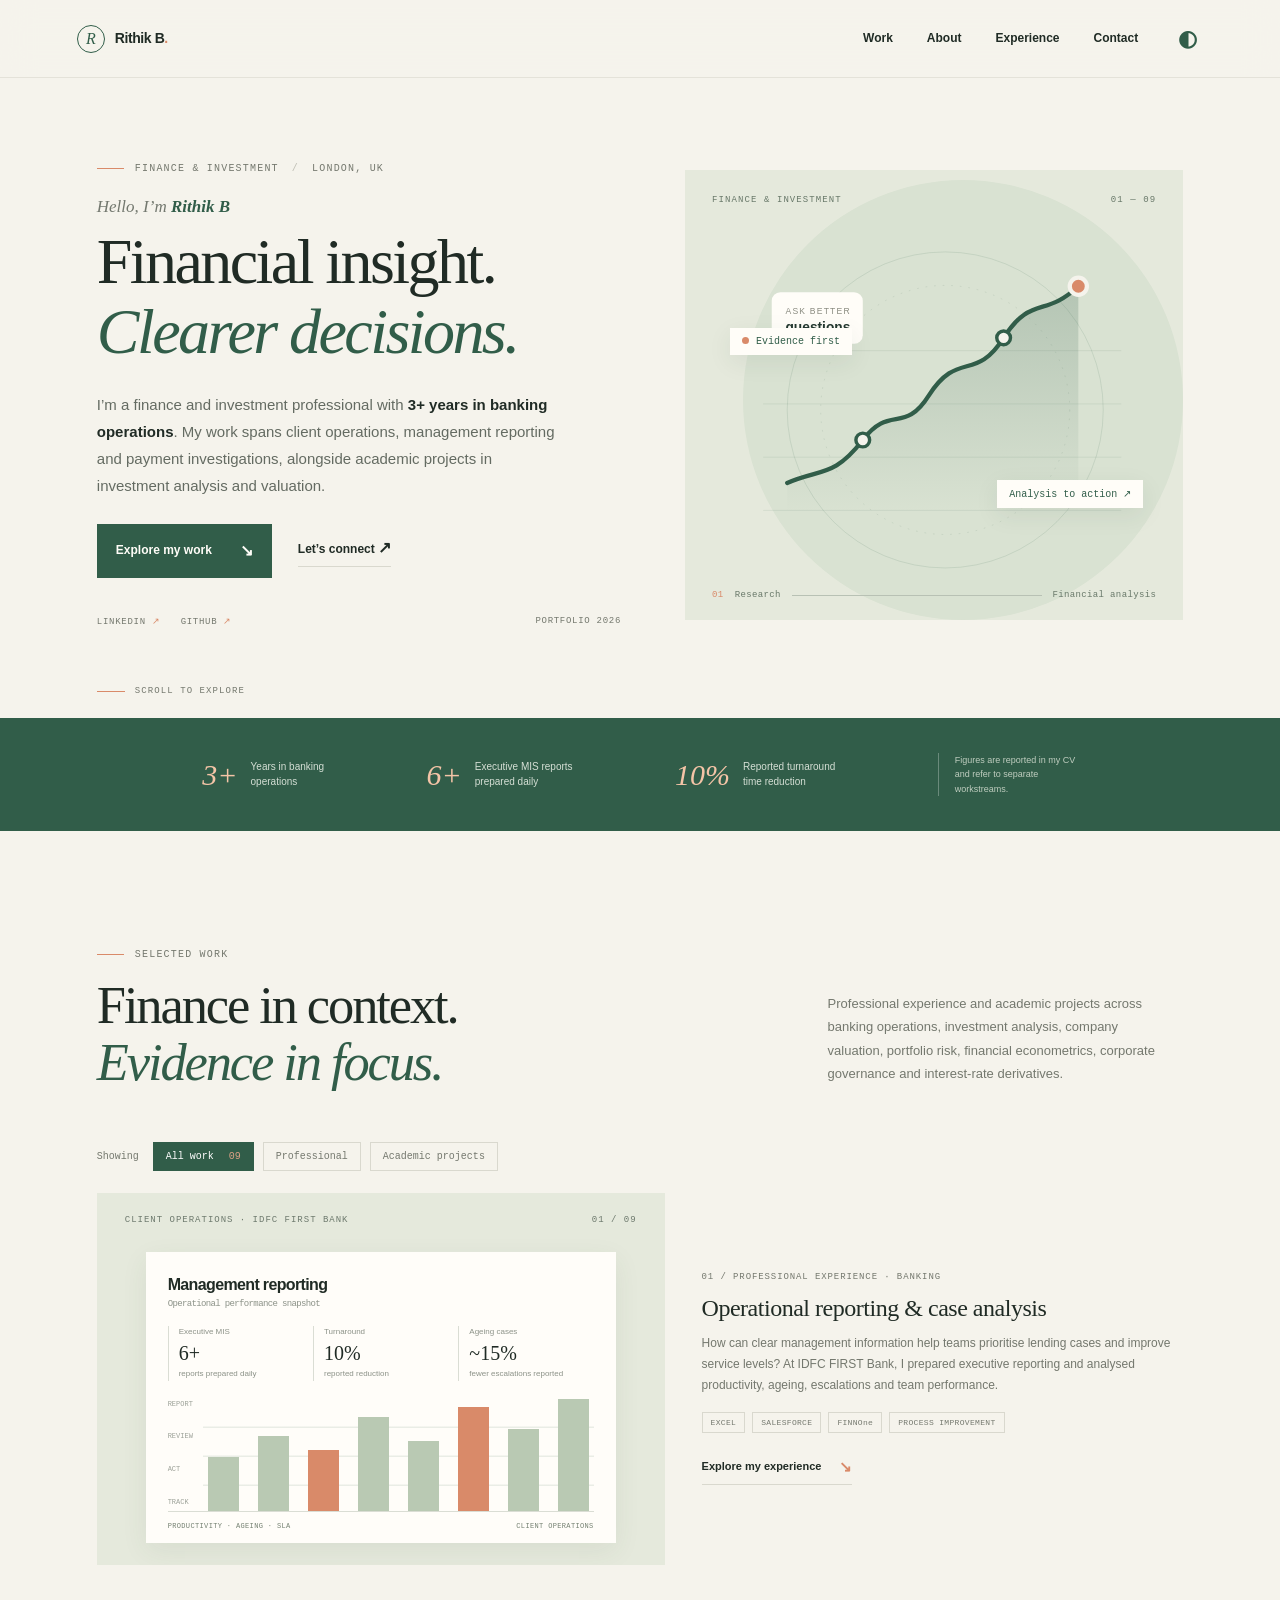
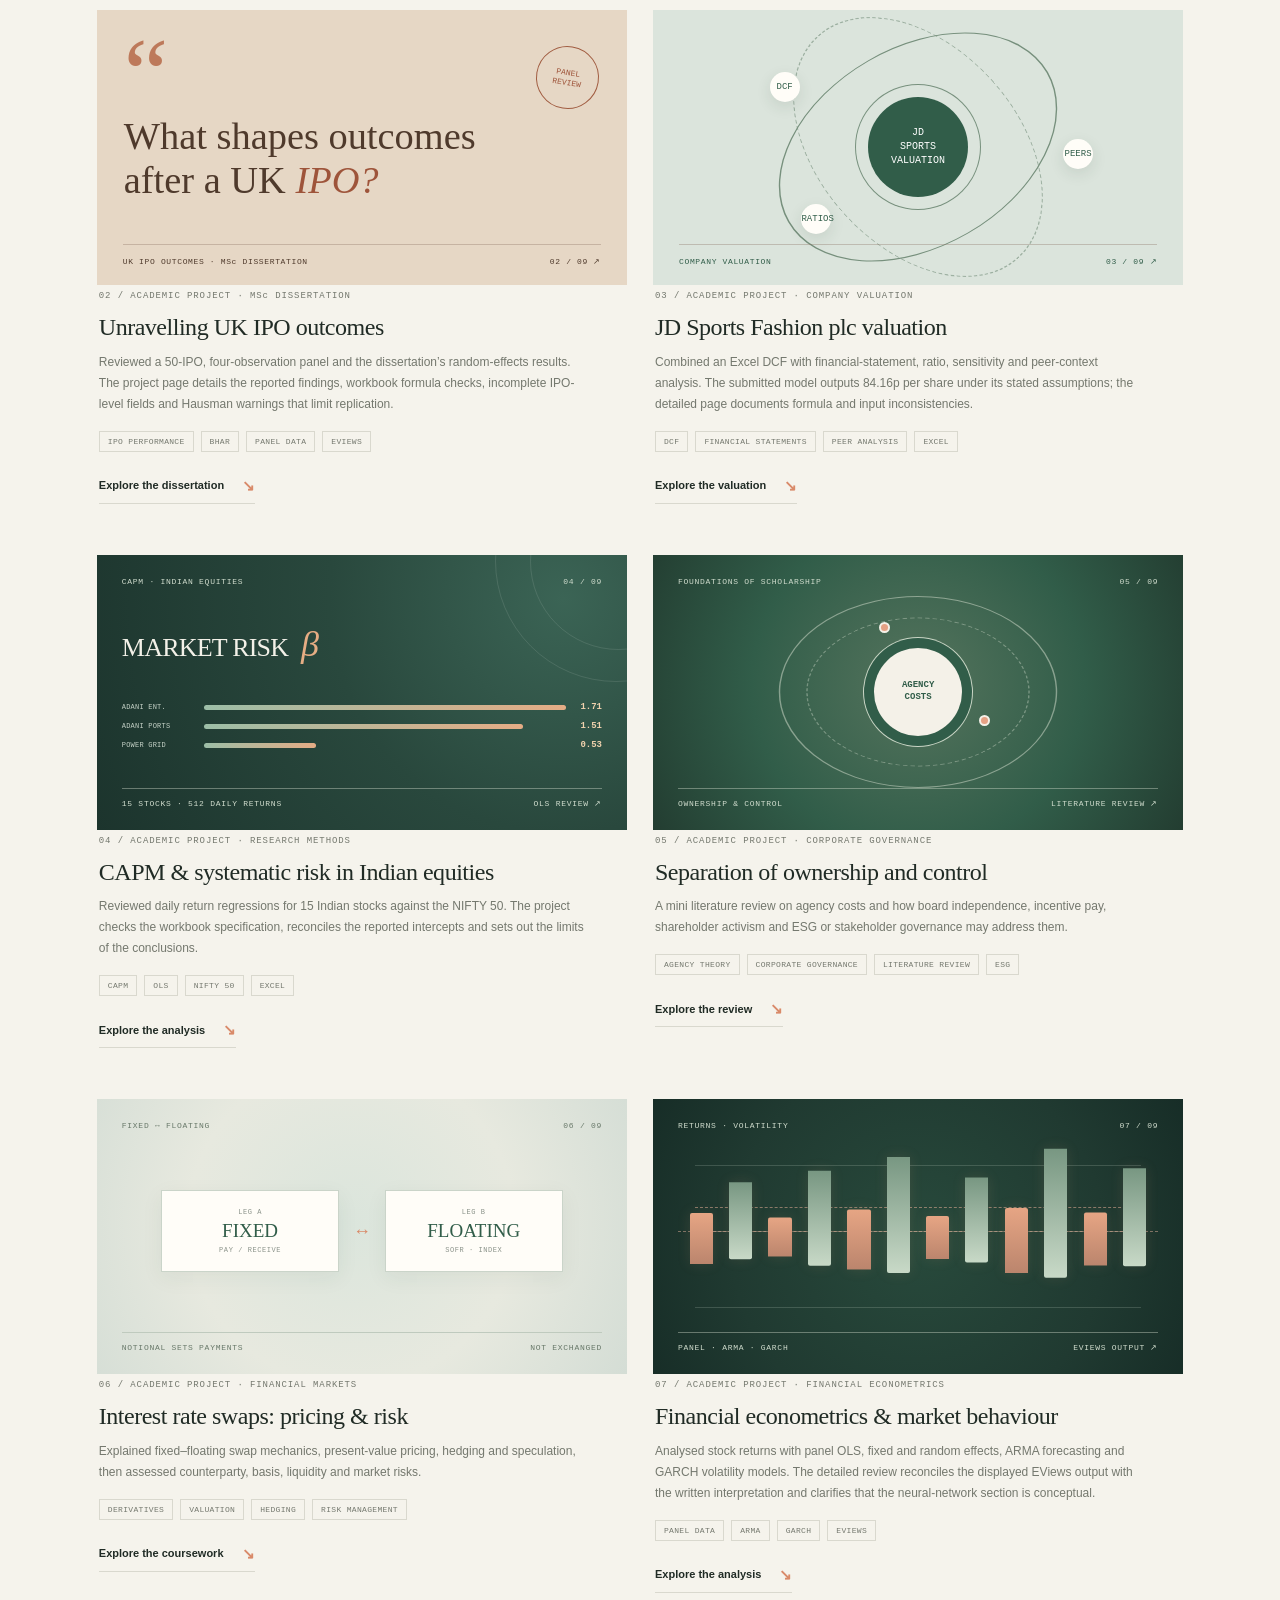
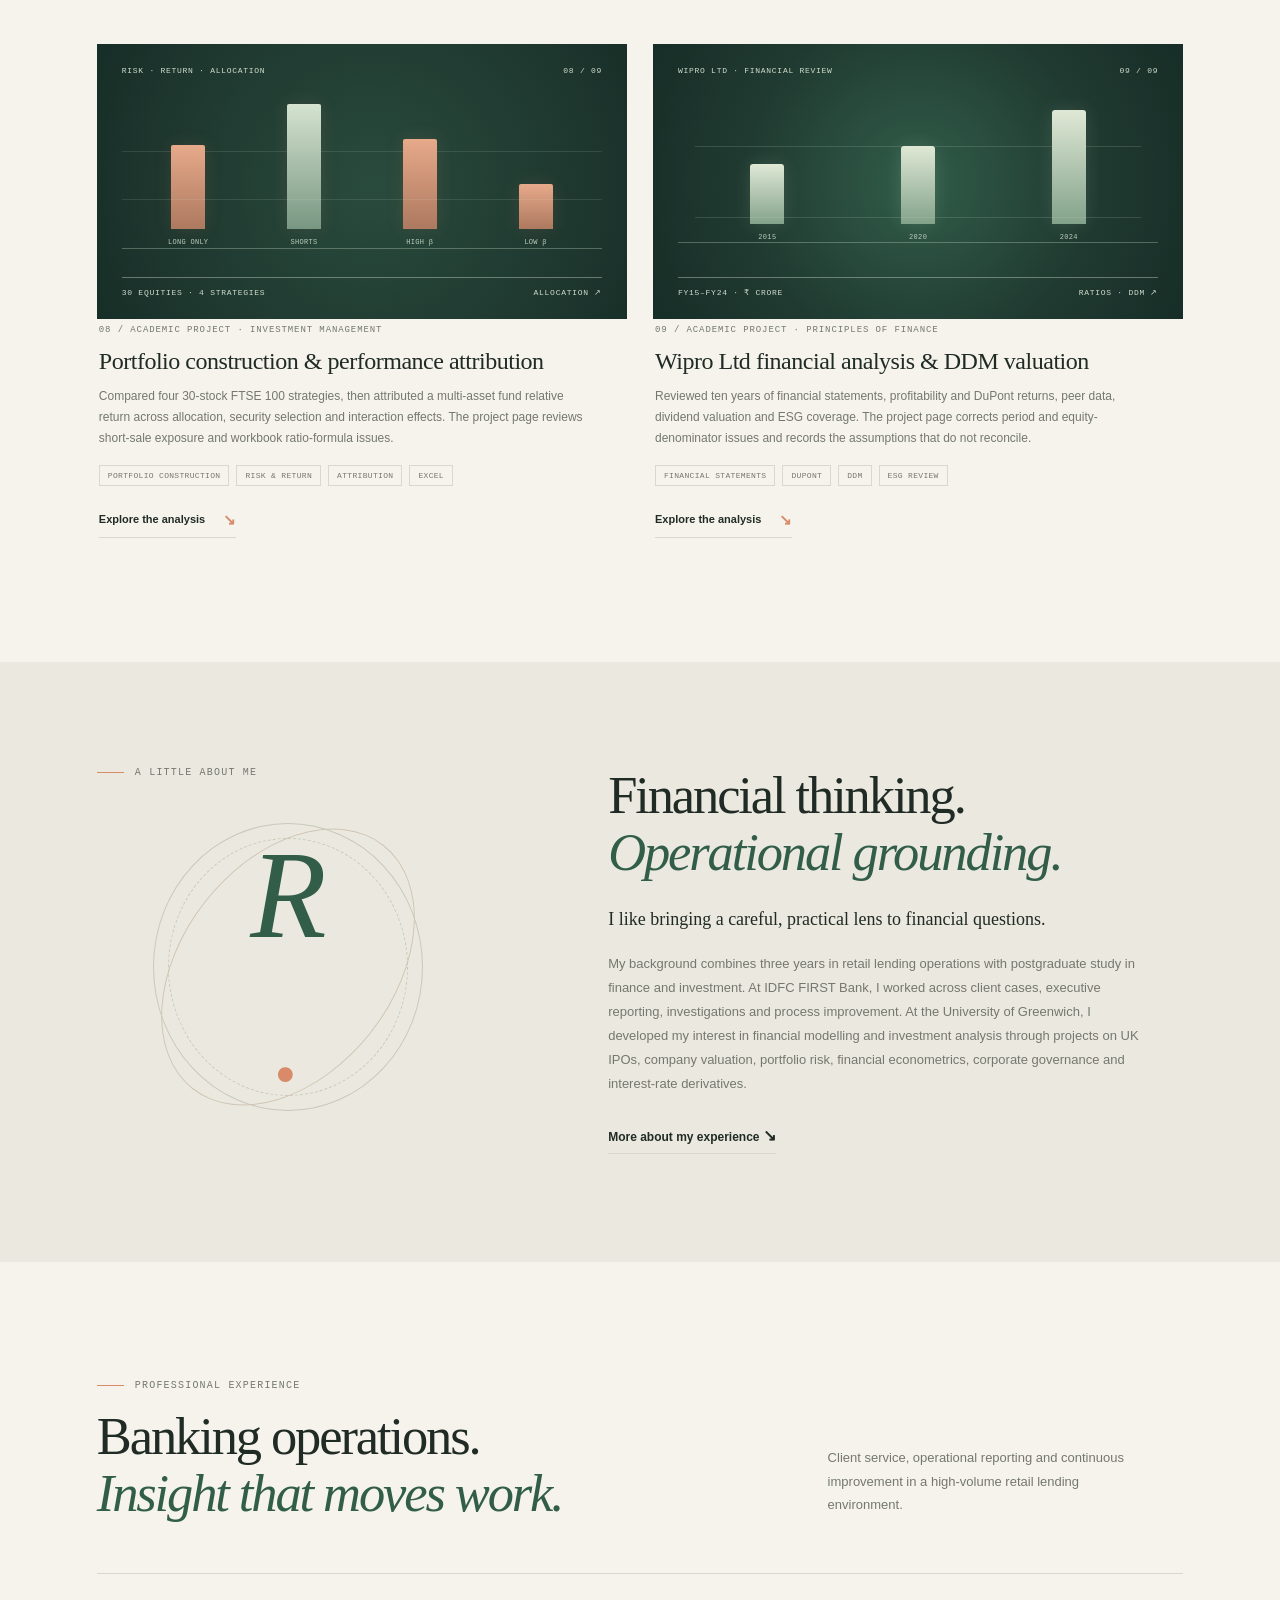
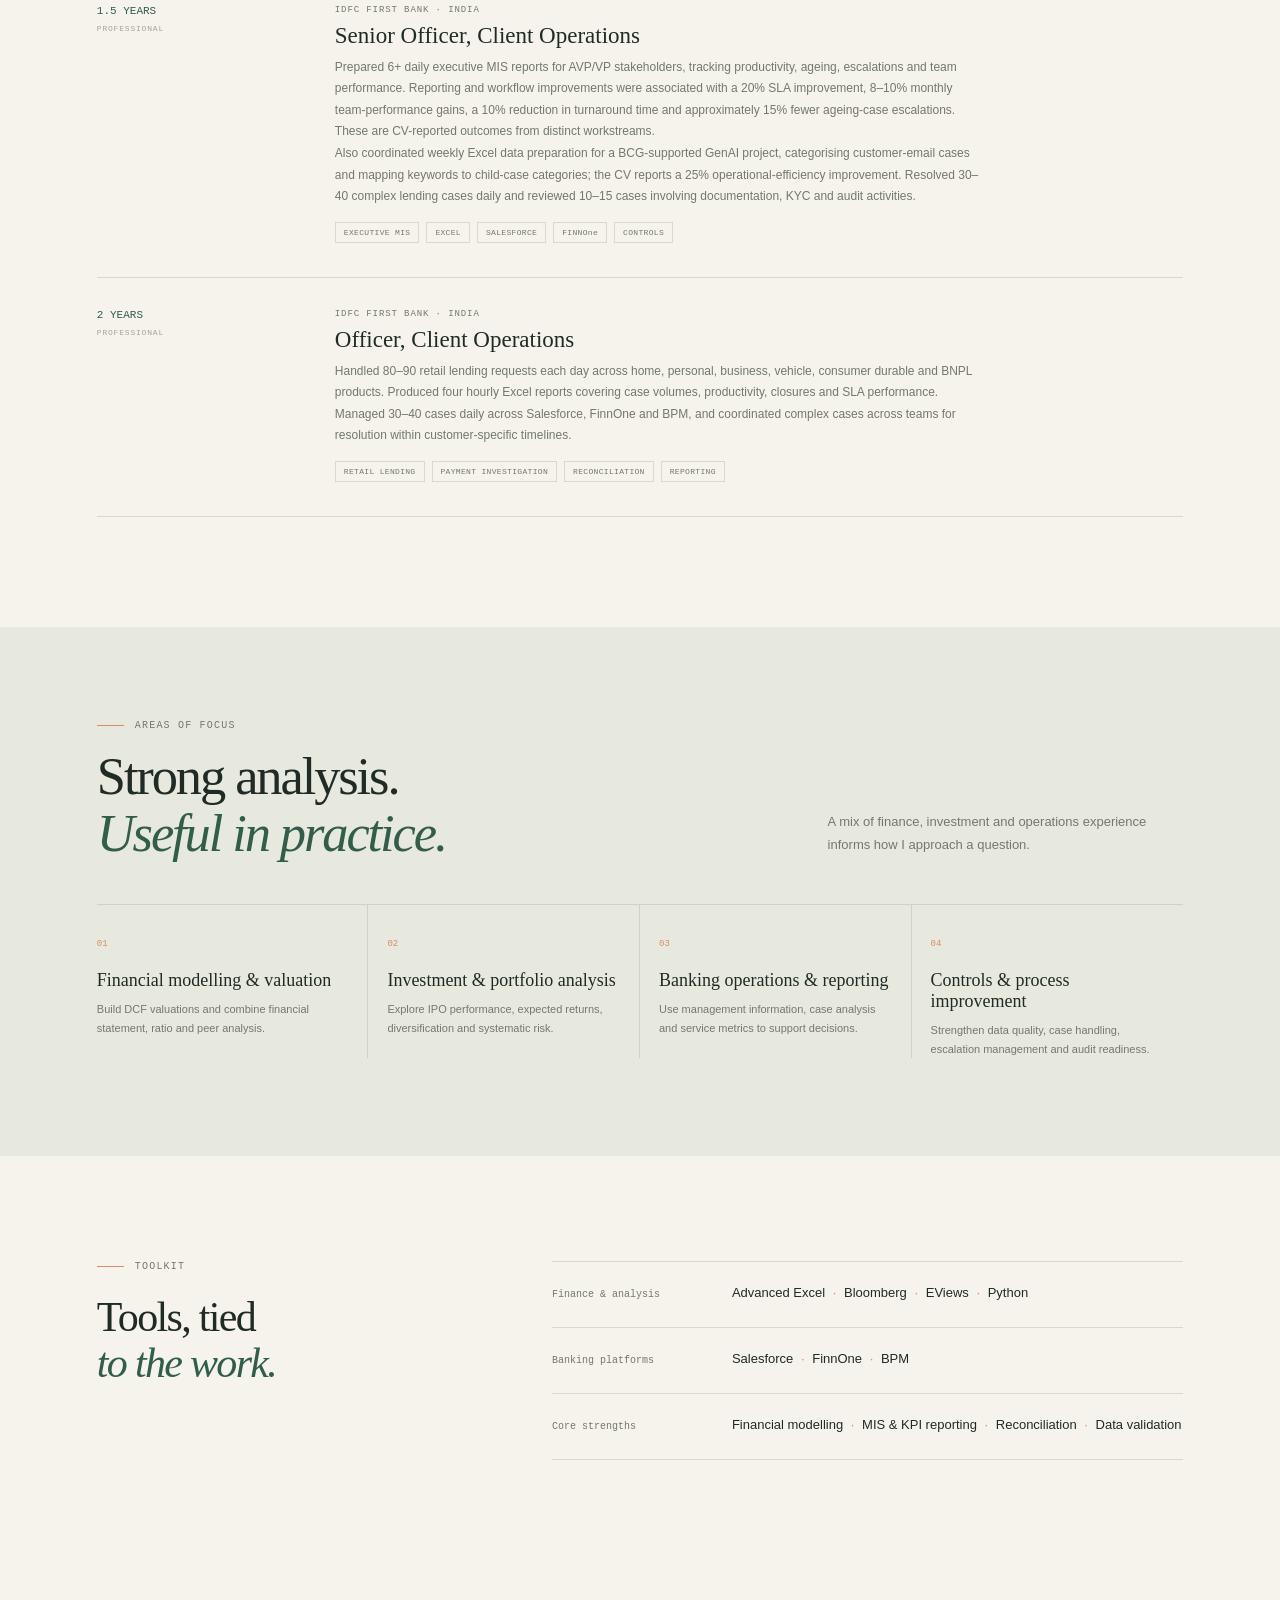
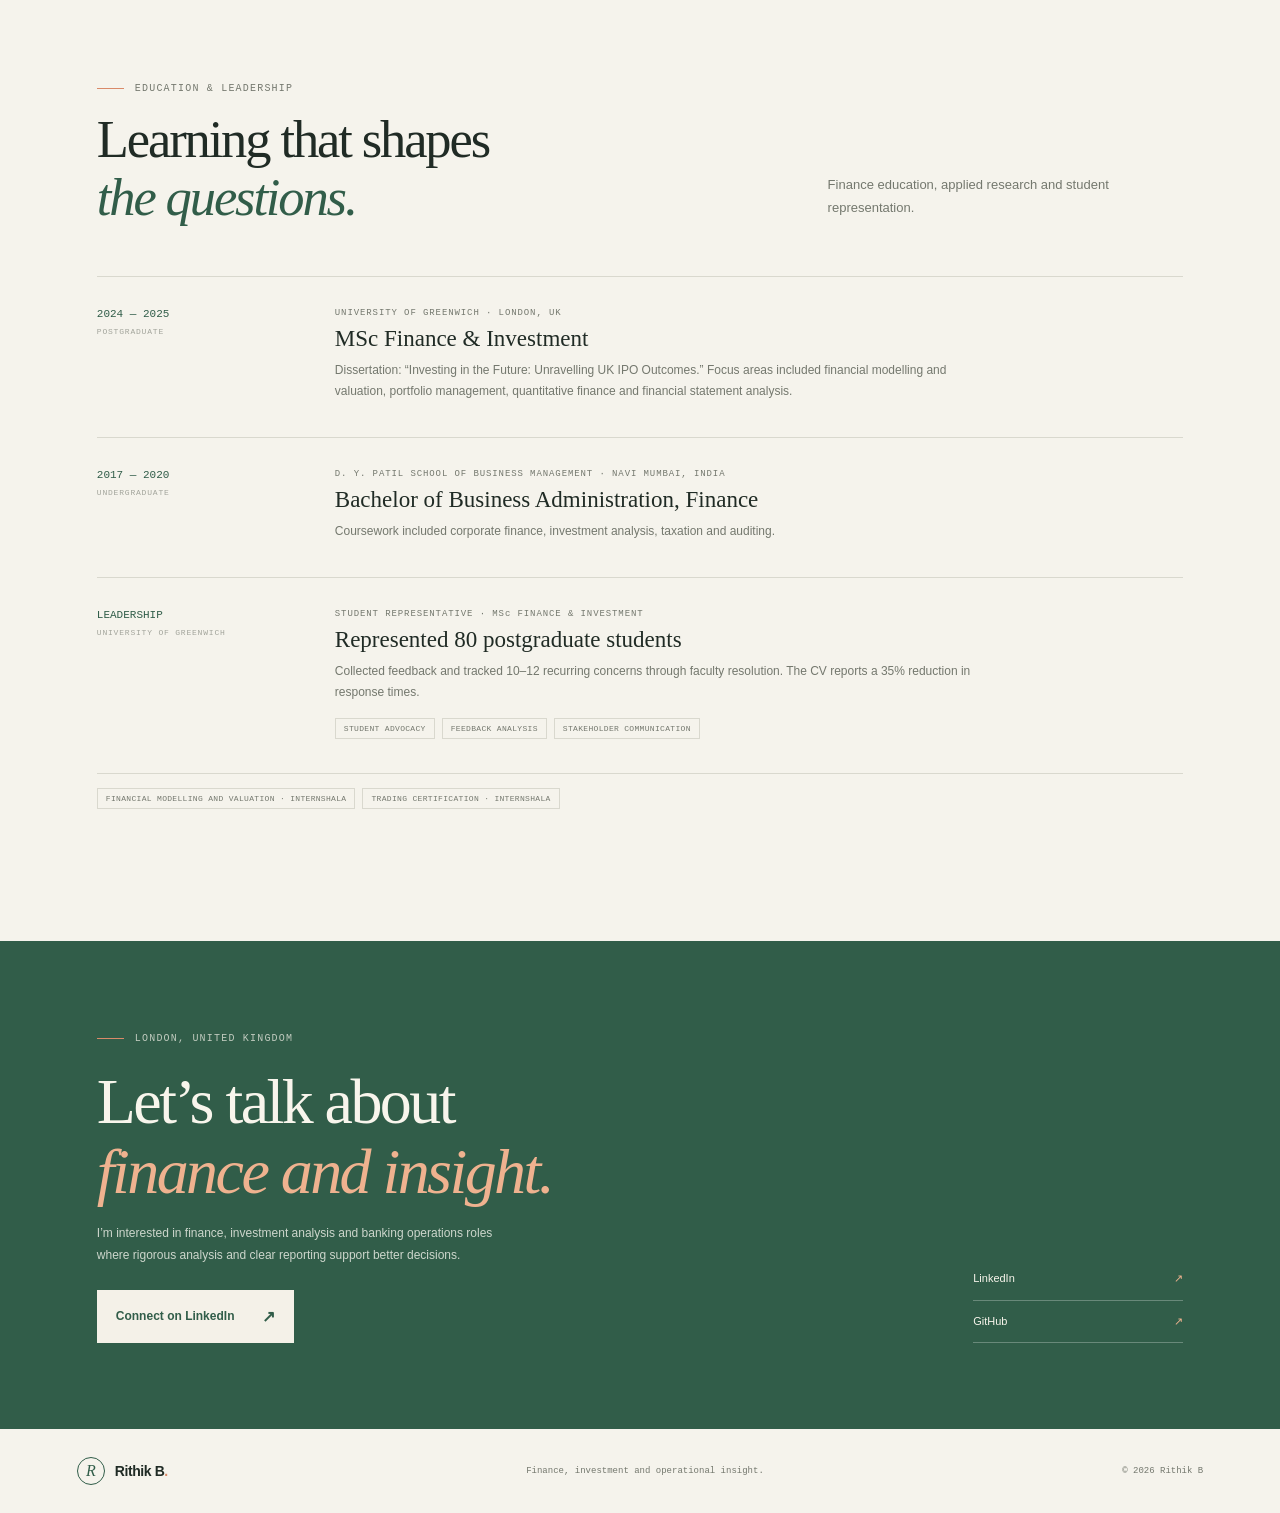
==== commit d7f72c5d: "Link dissertation from portfolio homepage" ====
--- a/index.html
+++ b/index.html
@@ -70,7 +70,7 @@
             </a>
             <div class="project-copy"><p class="project-meta">01 / PROFESSIONAL EXPERIENCE · BANKING</p><h3>Operational reporting &amp; case analysis</h3><p>How can clear management information help teams prioritise lending cases and improve service levels? At IDFC FIRST Bank, I prepared executive reporting and analysed productivity, ageing, escalations and team performance.</p><div class="tag-row"><span>EXCEL</span><span>SALESFORCE</span><span>FINNOne</span><span>PROCESS IMPROVEMENT</span></div><a class="project-link" href="#experience">Explore my experience <span aria-hidden="true">↘</span></a></div>
           </article>
-          <article class="project-card" data-category="technical"><a class="project-visual visual-customer" href="#education" aria-label="Read about the UK IPO outcomes academic project"><div class="quote-mark">“</div><p class="quote-preview">What shapes outcomes<br />after a UK <em>IPO?</em></p><div class="quote-bottom"><span>UK IPO OUTCOMES · MSc DISSERTATION</span><span>02 / 09 ↗</span></div><div class="quote-stamp">RESEARCH<br />QUESTION</div></a><div class="project-copy"><p class="project-meta">02 / ACADEMIC PROJECT · EQUITY MARKETS</p><h3>Investing in the Future: UK IPO Outcomes</h3><p>Built a UK IPO dataset using Bloomberg and Python-based data scraping, then used Excel and EViews for regression and statistical analysis of IPO performance.</p><div class="tag-row"><span>BLOOMBERG</span><span>PYTHON</span><span>EXCEL</span><span>EVIEWS</span></div><a class="project-link" href="#education">About the research <span aria-hidden="true">↘</span></a></div></article>
+          <article class="project-card" data-category="technical"><a class="project-visual visual-customer" href="projects/uk-ipo-outcomes/" aria-label="Read the detailed Unravelling UK IPO Outcomes MSc dissertation project"><div class="quote-mark">“</div><p class="quote-preview">What shapes outcomes<br />after a UK <em>IPO?</em></p><div class="quote-bottom"><span>UK IPO OUTCOMES · MSc DISSERTATION</span><span>02 / 09 ↗</span></div><div class="quote-stamp">PANEL<br />REVIEW</div></a><div class="project-copy"><p class="project-meta">02 / ACADEMIC PROJECT · MSc DISSERTATION</p><h3>Unravelling UK IPO outcomes</h3><p>Reviewed a 50-IPO, four-observation panel and the dissertation’s random-effects results. The project page details the reported findings, workbook formula checks, incomplete IPO-level fields and Hausman warnings that limit replication.</p><div class="tag-row"><span>IPO PERFORMANCE</span><span>BHAR</span><span>PANEL DATA</span><span>EVIEWS</span></div><a class="project-link" href="projects/uk-ipo-outcomes/">Explore the dissertation <span aria-hidden="true">↘</span></a></div></article>
           <article class="project-card" data-category="technical"><a class="project-visual visual-data" href="projects/jd-sports-valuation/" aria-label="Read the detailed JD Sports Fashion plc valuation project"><div class="data-orbit orbit-a"></div><div class="data-orbit orbit-b"></div><div class="data-core">JD<br />SPORTS<br />VALUATION</div><span class="data-node node-a">DCF</span><span class="data-node node-b">PEERS</span><span class="data-node node-c">RATIOS</span><div class="quote-bottom"><span>COMPANY VALUATION</span><span>03 / 09 ↗</span></div></a><div class="project-copy"><p class="project-meta">03 / ACADEMIC PROJECT · COMPANY VALUATION</p><h3>JD Sports Fashion plc valuation</h3><p>Combined an Excel DCF with financial-statement, ratio, sensitivity and peer-context analysis. The submitted model outputs 84.16p per share under its stated assumptions; the detailed page documents formula and input inconsistencies.</p><div class="tag-row"><span>DCF</span><span>FINANCIAL STATEMENTS</span><span>PEER ANALYSIS</span><span>EXCEL</span></div><a class="project-link" href="projects/jd-sports-valuation/">Explore the valuation <span aria-hidden="true">↘</span></a></div></article>
           <article class="project-card" data-category="technical"><a class="project-visual visual-capm" href="projects/capm-indian-equities/" aria-label="Read the CAPM and systematic risk analysis of 15 Indian equities"><div class="capm-card-head"><span>CAPM · INDIAN EQUITIES</span><span>04 / 09</span></div><div class="capm-card-title">MARKET RISK <b>β</b></div><div class="capm-card-chart" aria-hidden="true"><div><span>ADANI ENT.</span><i style="--bar-size:100%"></i><b>1.71</b></div><div><span>ADANI PORTS</span><i style="--bar-size:88%"></i><b>1.51</b></div><div><span>POWER GRID</span><i style="--bar-size:31%"></i><b>0.53</b></div></div><div class="capm-card-foot"><span>15 STOCKS · 512 DAILY RETURNS</span><span>OLS REVIEW ↗</span></div></a><div class="project-copy"><p class="project-meta">04 / ACADEMIC PROJECT · RESEARCH METHODS</p><h3>CAPM &amp; systematic risk in Indian equities</h3><p>Reviewed daily return regressions for 15 Indian stocks against the NIFTY 50. The project checks the workbook specification, reconciles the reported intercepts and sets out the limits of the conclusions.</p><div class="tag-row"><span>CAPM</span><span>OLS</span><span>NIFTY 50</span><span>EXCEL</span></div><a class="project-link" href="projects/capm-indian-equities/">Explore the analysis <span aria-hidden="true">↘</span></a></div></article>
           <article class="project-card" data-category="technical">
@@ -136,4 +136,4 @@
     <footer class="site-footer"><a class="wordmark" href="#home"><span class="wordmark-mark">R</span><span>Rithik B<span class="wordmark-dot">.</span></span></a><p>Finance, investment and operational insight.</p><span>© <span id="footer-year">2026</span> Rithik B</span></footer>
   </body>
 </html>
-
+
--- a/styles.css
+++ b/styles.css
@@ -60,4 +60,18 @@
 .wipro-card-bar span{position:absolute;bottom:-17px;font:7px var(--mono);letter-spacing:.05em;color:#bdcdbd}
 .wipro-card-foot{border-top:1px solid #d9e2d266;padding-top:10px}
 body[data-theme=dark] .visual-wipro{background:radial-gradient(circle at 50% 50%,#395344 0,#293f33 58%,#20352b 100%)}
-
+
+.visual-capm{background:radial-gradient(circle at 88% 16%,#3b6455 0,#29483d 45%,#1c342d 100%);color:#f3f1e8;padding:22px 25px;display:flex;flex-direction:column;justify-content:space-between;overflow:hidden}
+.visual-capm:before,.visual-capm:after{content:"";position:absolute;border:1px solid #d7e1d522;border-radius:50%;pointer-events:none}
+.visual-capm:before{width:240px;height:240px;right:-110px;top:-115px}.visual-capm:after{width:175px;height:175px;right:-80px;top:-82px}
+.capm-card-head,.capm-card-foot{position:relative;z-index:1;display:flex;justify-content:space-between;font:8px var(--mono);letter-spacing:.09em;color:#d1ddce}
+.capm-card-title{position:relative;z-index:1;color:#f3f1e8;font:500 26px var(--serif);letter-spacing:-.03em}
+.capm-card-title b{padding-left:7px;color:#e6ad84;font:italic 36px var(--serif)}
+.capm-card-chart{position:relative;z-index:1;display:grid;gap:9px}
+.capm-card-chart>div{display:grid;grid-template-columns:74px 1fr 28px;align-items:center;gap:8px}
+.capm-card-chart span{color:#c5d2c7;font:7px var(--mono);letter-spacing:.03em;white-space:nowrap}
+.capm-card-chart i{display:block;width:var(--bar-size);height:5px;border-radius:8px;background:linear-gradient(90deg,#9cbea7,#e5ac85)}
+.capm-card-chart b{color:#f0d2ae;font:600 9px var(--mono);text-align:right}
+.capm-card-foot{border-top:1px solid #d9e2d266;padding-top:10px}
+body[data-theme=dark] .visual-capm{background:radial-gradient(circle at 88% 16%,#426553 0,#2f4d3d 48%,#243a2e 100%)}
+
